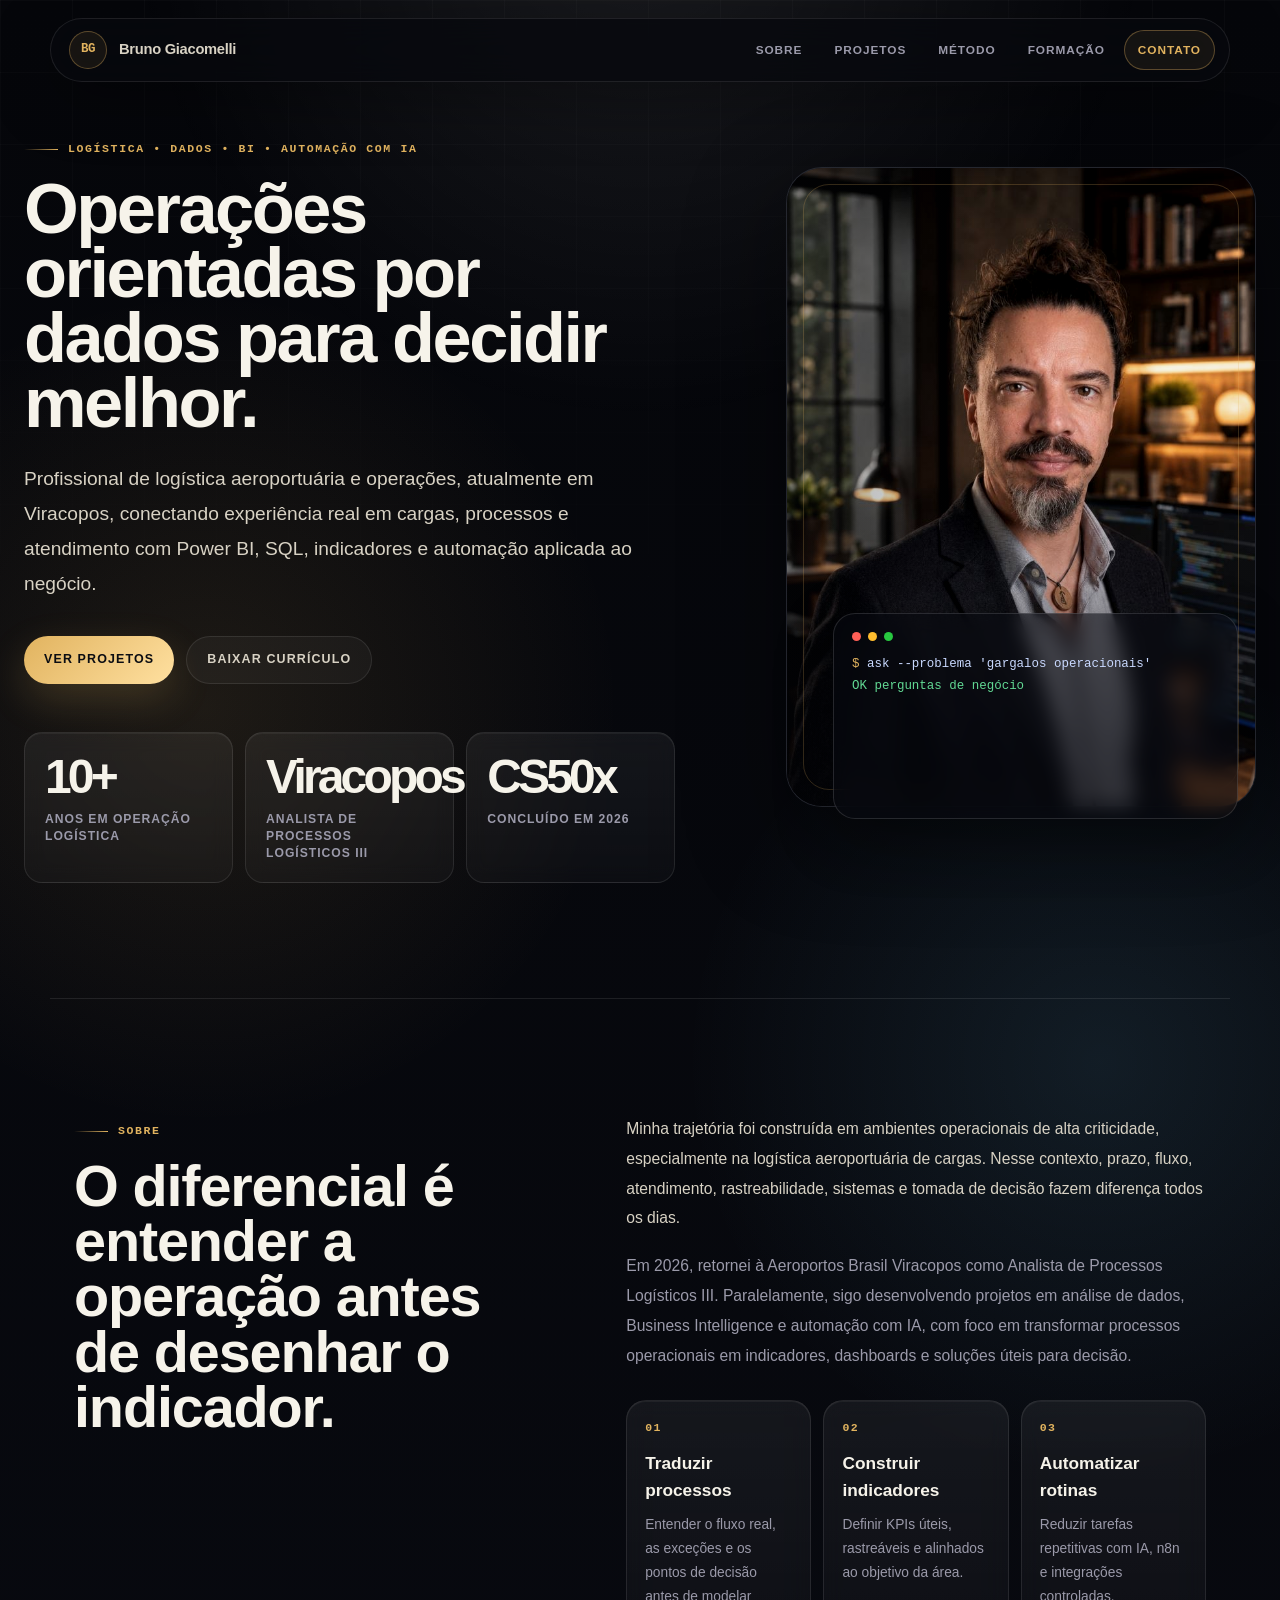
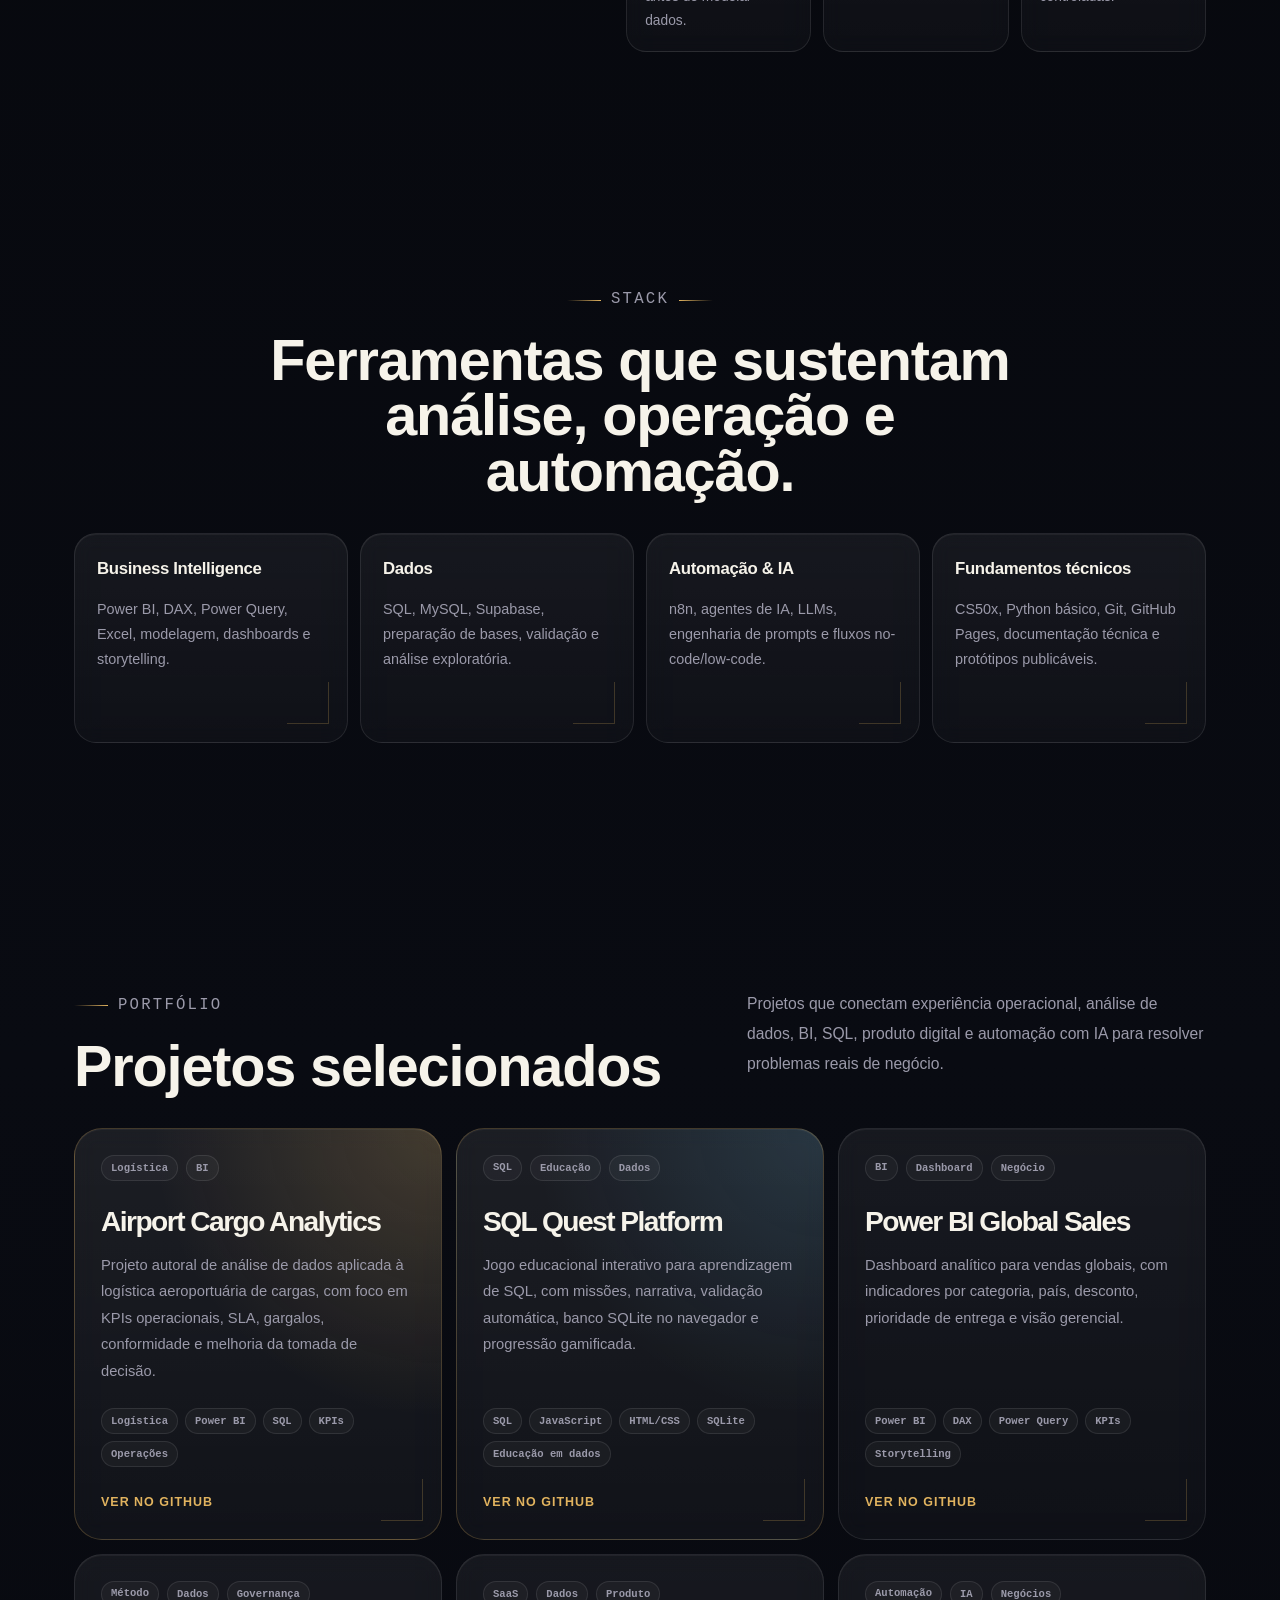
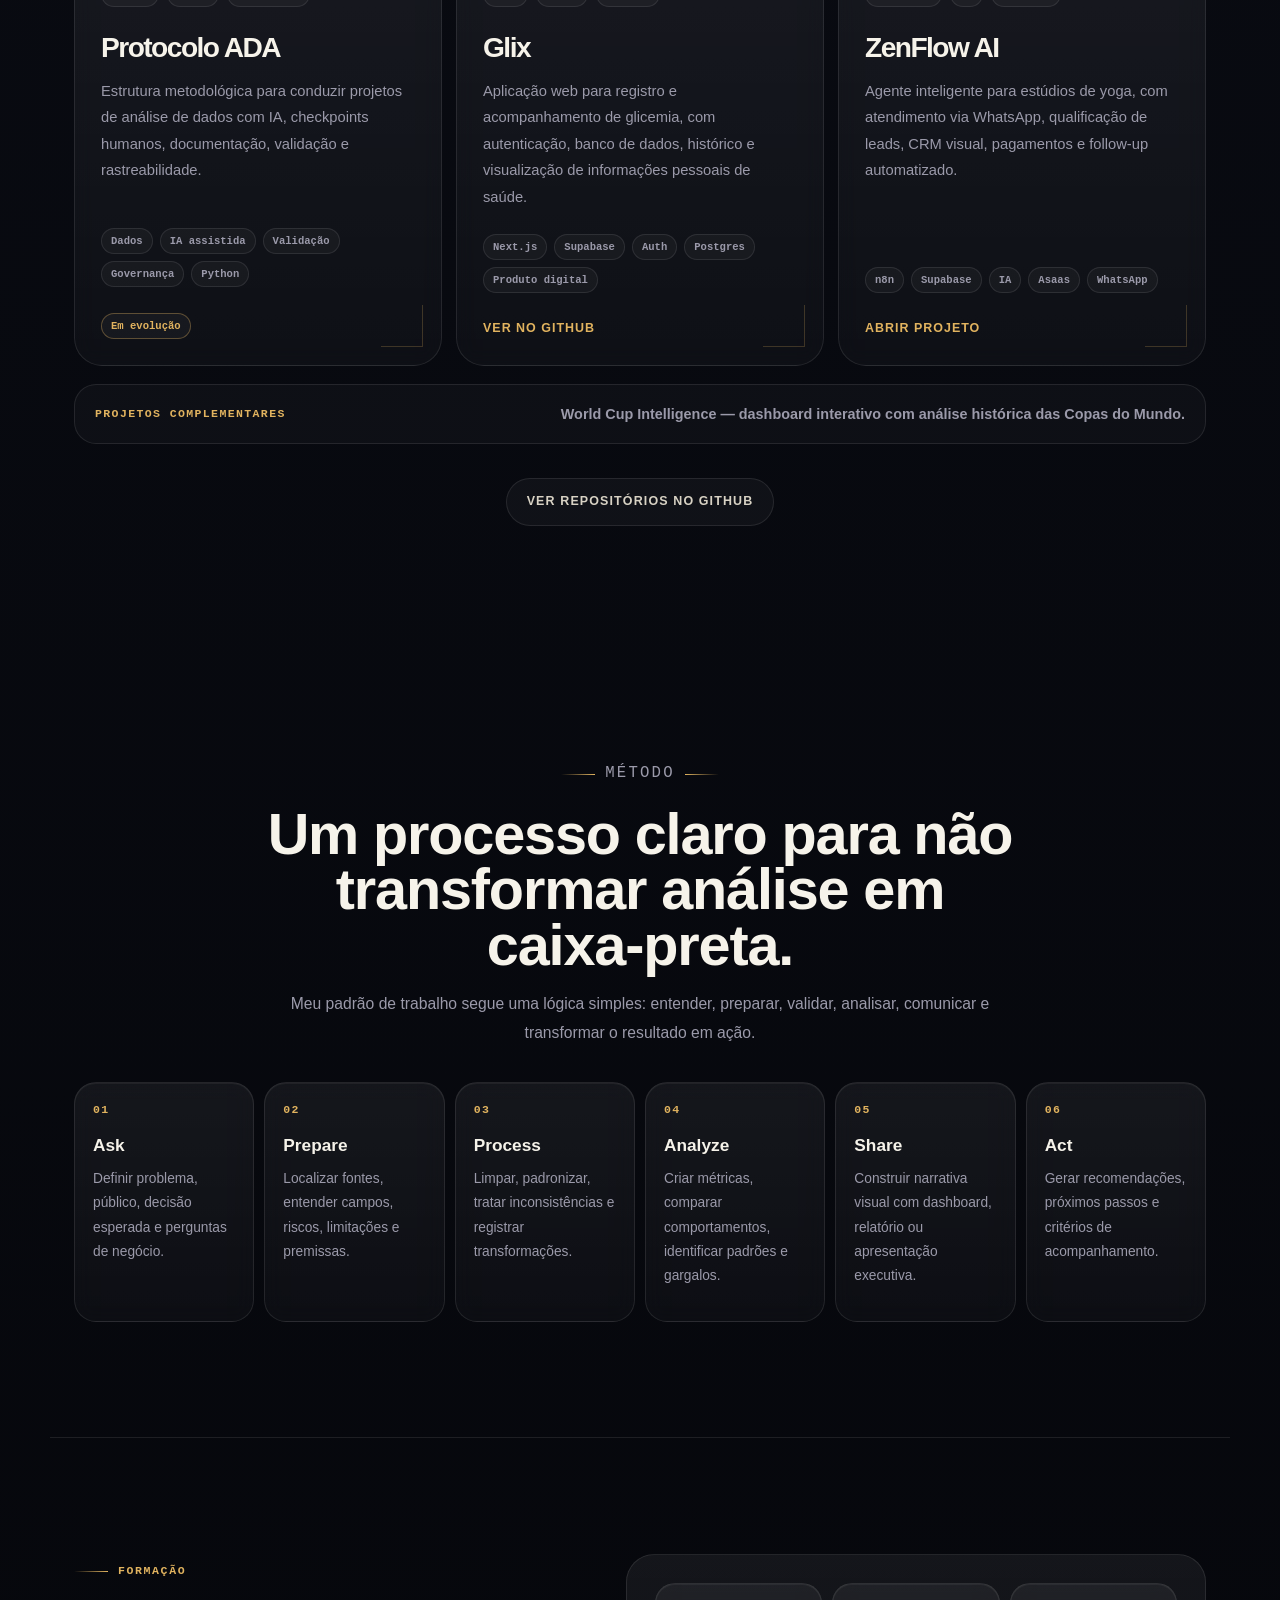
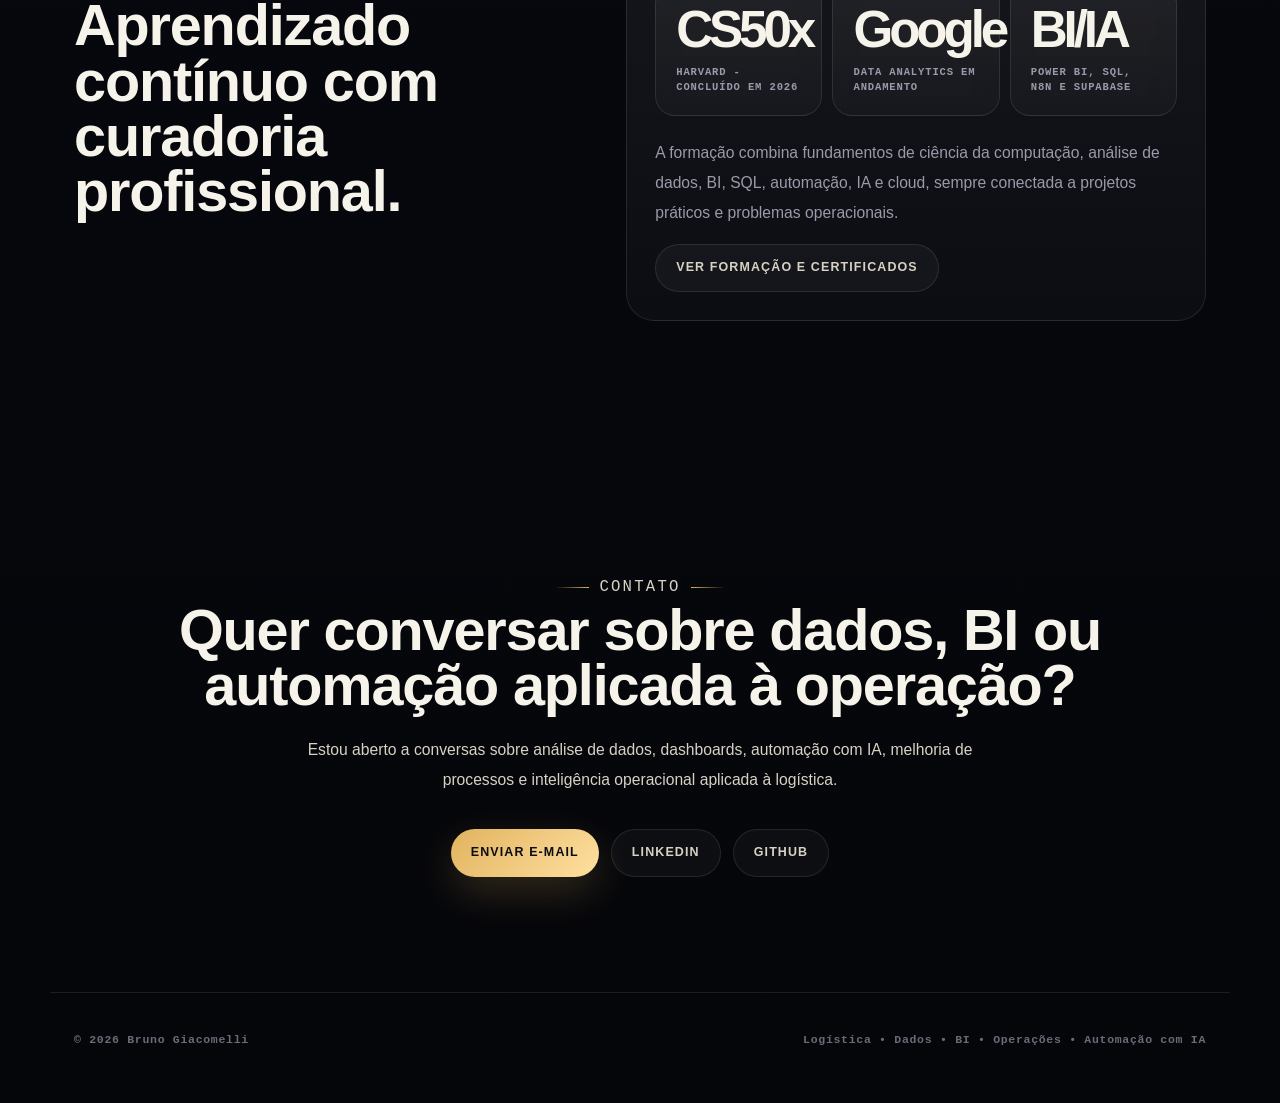
==== index.html @ 24a9bc37 "atualização" ====
<!DOCTYPE html>
<html lang="pt-BR">
<head>
  <meta charset="UTF-8" />
  <meta name="viewport" content="width=device-width, initial-scale=1.0" />
  <title>Bruno Giacomelli | Logística, Dados, BI & Automação com IA</title>
  <meta name="description" content="Portfólio profissional de Bruno Giacomelli: logística e operações orientadas por dados, BI, Power BI, SQL, indicadores e automação com IA." />
  <meta name="author" content="Bruno Giacomelli" />
  <meta property="og:title" content="Bruno Giacomelli | Logística, Dados, BI & Automação com IA" />
  <meta property="og:description" content="Projetos de dados, dashboards e automações aplicados à logística aeroportuária, operações e tomada de decisão." />
  <meta property="og:type" content="website" />
  <link rel="icon" href="data:image/svg+xml,%3Csvg xmlns='http://www.w3.org/2000/svg' viewBox='0 0 64 64'%3E%3Crect width='64' height='64' rx='16' fill='%2305060a'/%3E%3Ctext x='50%25' y='56%25' text-anchor='middle' font-family='Arial' font-size='24' font-weight='700' fill='%23e1b35f'%3EBG%3C/text%3E%3C/svg%3E" />
  <link rel="stylesheet" href="style.css" />
</head>
<body>
  <a class="skip-link" href="#conteudo">Ir para o conteúdo</a>

  <header class="site-header" aria-label="Cabeçalho principal">
    <a class="brand" href="#home" aria-label="Voltar ao início">
      <span class="brand-symbol">BG</span>
      <span class="brand-copy">Bruno Giacomelli</span>
    </a>
    <button class="menu-toggle" type="button" aria-label="Abrir menu" aria-expanded="false">Menu</button>
    <nav class="main-nav" aria-label="Navegação principal">
      <a href="#sobre">Sobre</a>
      <a href="#projetos">Projetos</a>
      <a href="#metodo">Método</a>
      <a href="#formacao">Formação</a>
      <a class="nav-pill" href="#contato">Contato</a>
    </nav>
  </header>

  <main id="conteudo">
    <section id="home" class="hero section-shell">
      <div class="hero-grid">
        <div class="hero-copy reveal">
          <p class="eyebrow">Logística • Dados • BI • Automação com IA</p>
          <h1>Operações orientadas por dados para decidir melhor.</h1>
          <p class="hero-subtitle">
            Profissional de logística aeroportuária e operações, atualmente em Viracopos, conectando experiência real em cargas, processos e atendimento com Power BI, SQL, indicadores e automação aplicada ao negócio.
          </p>
          <div class="hero-actions" aria-label="Ações principais">
            <a class="button button-primary" href="#projetos">Ver projetos</a>
            <a class="button button-secondary" href="assets/Bruno_Giacomelli_CV_Logistica_Operacoes_Dados_BI.pdf" download>Baixar currículo</a>
          </div>

          <div class="proof-strip" aria-label="Resumo de posicionamento profissional">
            <article>
              <strong>10+</strong>
              <span>anos em operação logística</span>
            </article>
            <article>
              <strong>Viracopos</strong>
              <span>Analista de Processos Logísticos III</span>
            </article>
            <article>
              <strong>CS50x</strong>
              <span>concluído em 2026</span>
            </article>
          </div>
        </div>

        <div class="hero-visual reveal" aria-label="Apresentação visual do portfólio">
          <div class="portrait-card">
            <img src="assets/bruno-profile-2026.jpg" alt="Bruno Giacomelli em retrato profissional" />
            <div class="portrait-shade"></div>
          </div>
          <aside class="terminal-card" aria-label="Resumo animado de competências">
            <div class="terminal-top" aria-hidden="true"><span></span><span></span><span></span></div>
            <div id="terminal-content" class="terminal-content"></div>
          </aside>
        </div>
      </div>
    </section>

    <section id="sobre" class="section-shell split-section reveal">
      <div class="section-kicker">
        <p class="eyebrow">Sobre</p>
        <h2>O diferencial é entender a operação antes de desenhar o indicador.</h2>
      </div>
      <div class="rich-copy">
        <p>
          Minha trajetória foi construída em ambientes operacionais de alta criticidade, especialmente na logística aeroportuária de cargas. Nesse contexto, prazo, fluxo, atendimento, rastreabilidade, sistemas e tomada de decisão fazem diferença todos os dias.
        </p>
        <p>
          Em 2026, retornei à Aeroportos Brasil Viracopos como Analista de Processos Logísticos III. Paralelamente, sigo desenvolvendo projetos em análise de dados, Business Intelligence e automação com IA, com foco em transformar processos operacionais em indicadores, dashboards e soluções úteis para decisão.
        </p>
        <div class="value-grid" aria-label="Proposta de valor">
          <article>
            <span>01</span>
            <strong>Traduzir processos</strong>
            <p>Entender o fluxo real, as exceções e os pontos de decisão antes de modelar dados.</p>
          </article>
          <article>
            <span>02</span>
            <strong>Construir indicadores</strong>
            <p>Definir KPIs úteis, rastreáveis e alinhados ao objetivo da área.</p>
          </article>
          <article>
            <span>03</span>
            <strong>Automatizar rotinas</strong>
            <p>Reduzir tarefas repetitivas com IA, n8n e integrações controladas.</p>
          </article>
        </div>
      </div>
    </section>

    <section class="section-shell reveal" aria-labelledby="stack-title">
      <div class="section-heading center-heading">
        <p class="eyebrow centered">Stack</p>
        <h2 id="stack-title">Ferramentas que sustentam análise, operação e automação.</h2>
      </div>
      <div class="stack-grid">
        <article>
          <span>Business Intelligence</span>
          <p>Power BI, DAX, Power Query, Excel, modelagem, dashboards e storytelling.</p>
        </article>
        <article>
          <span>Dados</span>
          <p>SQL, MySQL, Supabase, preparação de bases, validação e análise exploratória.</p>
        </article>
        <article>
          <span>Automação & IA</span>
          <p>n8n, agentes de IA, LLMs, engenharia de prompts e fluxos no-code/low-code.</p>
        </article>
        <article>
          <span>Fundamentos técnicos</span>
          <p>CS50x, Python básico, Git, GitHub Pages, documentação técnica e protótipos publicáveis.</p>
        </article>
      </div>
    </section>

    <section id="projetos" class="section-shell reveal">
      <div class="section-heading project-heading">
        <div>
          <p class="eyebrow">Portfólio</p>
          <h2>Projetos selecionados</h2>
        </div>
        <p>
          Projetos que conectam experiência operacional, análise de dados, BI, SQL, produto digital e automação com IA para resolver problemas reais de negócio.
        </p>
      </div>

      <div class="projects-grid">
        <article class="project-card featured">
          <div class="card-topline"><span>Logística</span><span>BI</span></div>
          <h3>Airport Cargo Analytics</h3>
          <p>Projeto autoral de análise de dados aplicada à logística aeroportuária de cargas, com foco em KPIs operacionais, SLA, gargalos, conformidade e melhoria da tomada de decisão.</p>
          <div class="project-meta">
            <span>Logística</span><span>Power BI</span><span>SQL</span><span>KPIs</span><span>Operações</span>
          </div>
          <a href="https://github.com/brunogiacomelli1979-cyber/airport-cargo-analytics" target="_blank" rel="noreferrer">Ver no GitHub</a>
        </article>

        <article class="project-card featured-alt">
          <div class="card-topline"><span>SQL</span><span>Educação</span><span>Dados</span></div>
          <h3>SQL Quest Platform</h3>
          <p>Jogo educacional interativo para aprendizagem de SQL, com missões, narrativa, validação automática, banco SQLite no navegador e progressão gamificada.</p>
          <div class="project-meta">
            <span>SQL</span><span>JavaScript</span><span>HTML/CSS</span><span>SQLite</span><span>Educação em dados</span>
          </div>
          <a href="https://github.com/brunogiacomelli1979-cyber/sql-quest-platform" target="_blank" rel="noreferrer">Ver no GitHub</a>
        </article>

        <article class="project-card">
          <div class="card-topline"><span>BI</span><span>Dashboard</span><span>Negócio</span></div>
          <h3>Power BI Global Sales</h3>
          <p>Dashboard analítico para vendas globais, com indicadores por categoria, país, desconto, prioridade de entrega e visão gerencial.</p>
          <div class="project-meta">
            <span>Power BI</span><span>DAX</span><span>Power Query</span><span>KPIs</span><span>Storytelling</span>
          </div>
          <a href="https://github.com/brunogiacomelli1979-cyber/powerbi-global-sales-dashboard" target="_blank" rel="noreferrer">Ver no GitHub</a>
        </article>

        <article class="project-card">
          <div class="card-topline"><span>Método</span><span>Dados</span><span>Governança</span></div>
          <h3>Protocolo ADA</h3>
          <p>Estrutura metodológica para conduzir projetos de análise de dados com IA, checkpoints humanos, documentação, validação e rastreabilidade.</p>
          <div class="project-meta">
            <span>Dados</span><span>IA assistida</span><span>Validação</span><span>Governança</span><span>Python</span>
          </div>
          <span class="project-note">Em evolução</span>
        </article>

        <article class="project-card">
          <div class="card-topline"><span>SaaS</span><span>Dados</span><span>Produto</span></div>
          <h3>Glix</h3>
          <p>Aplicação web para registro e acompanhamento de glicemia, com autenticação, banco de dados, histórico e visualização de informações pessoais de saúde.</p>
          <div class="project-meta">
            <span>Next.js</span><span>Supabase</span><span>Auth</span><span>Postgres</span><span>Produto digital</span>
          </div>
          <a href="https://github.com/brunogiacomelli1979-cyber/Glix" target="_blank" rel="noreferrer">Ver no GitHub</a>
        </article>

        <article class="project-card">
          <div class="card-topline"><span>Automação</span><span>IA</span><span>Negócios</span></div>
          <h3>ZenFlow AI</h3>
          <p>Agente inteligente para estúdios de yoga, com atendimento via WhatsApp, qualificação de leads, CRM visual, pagamentos e follow-up automatizado.</p>
          <div class="project-meta">
            <span>n8n</span><span>Supabase</span><span>IA</span><span>Asaas</span><span>WhatsApp</span>
          </div>
          <a href="https://brunogiacomelli1979-cyber.github.io/zenflow-ai-agente-yoga/" target="_blank" rel="noreferrer">Abrir projeto</a>
        </article>
      </div>

      <div class="complementary-projects" aria-label="Projetos complementares">
        <span>Projetos complementares</span>
        <a href="https://github.com/brunogiacomelli1979-cyber/world-cup-intelligence-dashboard" target="_blank" rel="noreferrer">World Cup Intelligence — dashboard interativo com análise histórica das Copas do Mundo.</a>
      </div>

      <div class="section-action">
        <a class="button button-secondary" href="https://github.com/brunogiacomelli1979-cyber?tab=repositories" target="_blank" rel="noreferrer">Ver repositórios no GitHub</a>
      </div>
    </section>

    <section id="metodo" class="section-shell reveal">
      <div class="section-heading center-heading">
        <p class="eyebrow centered">Método</p>
        <h2>Um processo claro para não transformar análise em caixa-preta.</h2>
        <p>Meu padrão de trabalho segue uma lógica simples: entender, preparar, validar, analisar, comunicar e transformar o resultado em ação.</p>
      </div>

      <div class="method-timeline" aria-label="Método de trabalho em dados">
        <article><span>01</span><strong>Ask</strong><p>Definir problema, público, decisão esperada e perguntas de negócio.</p></article>
        <article><span>02</span><strong>Prepare</strong><p>Localizar fontes, entender campos, riscos, limitações e premissas.</p></article>
        <article><span>03</span><strong>Process</strong><p>Limpar, padronizar, tratar inconsistências e registrar transformações.</p></article>
        <article><span>04</span><strong>Analyze</strong><p>Criar métricas, comparar comportamentos, identificar padrões e gargalos.</p></article>
        <article><span>05</span><strong>Share</strong><p>Construir narrativa visual com dashboard, relatório ou apresentação executiva.</p></article>
        <article><span>06</span><strong>Act</strong><p>Gerar recomendações, próximos passos e critérios de acompanhamento.</p></article>
      </div>
    </section>

    <section id="formacao" class="section-shell split-section reveal">
      <div class="section-kicker">
        <p class="eyebrow">Formação</p>
        <h2>Aprendizado contínuo com curadoria profissional.</h2>
      </div>
      <div class="credential-panel">
        <div class="credential-numbers" aria-label="Resumo de certificações">
          <article><strong>CS50x</strong><span>Harvard - concluído em 2026</span></article>
          <article><strong>Google</strong><span>Data Analytics em andamento</span></article>
          <article><strong>BI/IA</strong><span>Power BI, SQL, n8n e Supabase</span></article>
        </div>
        <p>
          A formação combina fundamentos de ciência da computação, análise de dados, BI, SQL, automação, IA e cloud, sempre conectada a projetos práticos e problemas operacionais.
        </p>
        <a class="button button-secondary" href="certificados.html">Ver formação e certificados</a>
      </div>
    </section>

    <section id="contato" class="section-shell contact-cta reveal">
      <p class="eyebrow centered">Contato</p>
      <h2>Quer conversar sobre dados, BI ou automação aplicada à operação?</h2>
      <p>
        Estou aberto a conversas sobre análise de dados, dashboards, automação com IA, melhoria de processos e inteligência operacional aplicada à logística.
      </p>
      <div class="contact-actions">
        <a class="button button-primary" href="mailto:bruno.giacomelli1979@gmail.com">Enviar e-mail</a>
        <a class="button button-secondary" href="https://www.linkedin.com/in/bruno-giacomelli-9b049934a/" target="_blank" rel="noreferrer">LinkedIn</a>
        <a class="button button-secondary" href="https://github.com/brunogiacomelli1979-cyber" target="_blank" rel="noreferrer">GitHub</a>
      </div>
    </section>
  </main>

  <footer class="site-footer">
    <p>© <span id="year">2026</span> Bruno Giacomelli</p>
    <p>Logística • Dados • BI • Operações • Automação com IA</p>
  </footer>

  <script src="script.js"></script>
</body>
</html>
---- style.css ----
*, *::before, *::after {
  box-sizing: border-box;
}

:root {
  --bg: #05060a;
  --bg-2: #090b12;
  --surface: rgba(17, 20, 31, 0.72);
  --surface-strong: rgba(25, 29, 43, 0.92);
  --surface-soft: rgba(255, 255, 255, 0.035);
  --border: rgba(255, 255, 255, 0.095);
  --border-strong: rgba(225, 179, 95, 0.35);
  --text: #f6f3ea;
  --text-soft: #d8d2c4;
  --muted: #9b9aaa;
  --quiet: #696b79;
  --gold: #e1b35f;
  --gold-2: #ad7f36;
  --cyan: #78d3ff;
  --green: #62d994;
  --shadow: 0 30px 100px rgba(0, 0, 0, 0.42);
  --radius: 28px;
  --radius-sm: 18px;
  --max: 1180px;
}

html {
  scroll-behavior: smooth;
}

body {
  min-height: 100vh;
  margin: 0;
  color: var(--text);
  background:
    radial-gradient(circle at 16% 12%, rgba(225, 179, 95, 0.11), transparent 26rem),
    radial-gradient(circle at 86% 18%, rgba(120, 211, 255, 0.10), transparent 26rem),
    linear-gradient(180deg, #05060a 0%, #090b12 45%, #05060a 100%);
  font-family: "Segoe UI", Inter, Arial, Helvetica, sans-serif;
  font-size: 16px;
  line-height: 1.6;
  -webkit-font-smoothing: antialiased;
  text-rendering: optimizeLegibility;
}

body::before {
  content: "";
  position: fixed;
  inset: 0;
  pointer-events: none;
  z-index: -2;
  background:
    linear-gradient(rgba(255,255,255,0.025) 1px, transparent 1px),
    linear-gradient(90deg, rgba(255,255,255,0.025) 1px, transparent 1px);
  background-size: 72px 72px;
  mask-image: linear-gradient(to bottom, black, transparent 82%);
}

body::after {
  content: "";
  position: fixed;
  inset: 0;
  pointer-events: none;
  z-index: -1;
  background: radial-gradient(circle at 50% -10%, rgba(255,255,255,0.09), transparent 32rem);
}

::selection {
  color: #0b0d12;
  background: var(--gold);
}

a {
  color: inherit;
}

.skip-link {
  position: absolute;
  left: 1rem;
  top: -4rem;
  z-index: 100;
  padding: 0.7rem 1rem;
  color: #0b0d12;
  background: var(--gold);
  border-radius: 999px;
  font-weight: 700;
  text-decoration: none;
}

.skip-link:focus {
  top: 1rem;
}

.site-header {
  position: fixed;
  top: 18px;
  left: 50%;
  z-index: 50;
  width: min(calc(100% - 32px), var(--max));
  height: 64px;
  display: flex;
  align-items: center;
  justify-content: space-between;
  gap: 24px;
  padding: 0 14px 0 18px;
  border: 1px solid var(--border);
  border-radius: 999px;
  background: rgba(7, 8, 13, 0.78);
  box-shadow: 0 18px 60px rgba(0,0,0,0.34);
  backdrop-filter: blur(20px);
  transform: translateX(-50%);
}

.brand {
  display: inline-flex;
  align-items: center;
  gap: 12px;
  min-width: 0;
  color: var(--text);
  text-decoration: none;
}

.brand-symbol {
  display: inline-grid;
  place-items: center;
  width: 38px;
  height: 38px;
  flex: 0 0 auto;
  border: 1px solid var(--border-strong);
  border-radius: 50%;
  color: var(--gold);
  background: rgba(225, 179, 95, 0.08);
  font-family: Consolas, "SFMono-Regular", "Liberation Mono", monospace;
  font-size: 0.78rem;
  font-weight: 700;
  letter-spacing: -0.04em;
}

.brand-copy {
  color: var(--text-soft);
  font-size: 0.92rem;
  font-weight: 700;
  letter-spacing: -0.02em;
  white-space: nowrap;
}

.main-nav {
  display: flex;
  align-items: center;
  gap: 6px;
}

.main-nav a,
.menu-toggle {
  display: inline-flex;
  align-items: center;
  justify-content: center;
  min-height: 40px;
  padding: 0 13px;
  border-radius: 999px;
  color: var(--muted);
  font-size: 0.74rem;
  font-weight: 800;
  letter-spacing: 0.08em;
  text-decoration: none;
  text-transform: uppercase;
  transition: color 0.2s ease, background 0.2s ease, border-color 0.2s ease;
}

.main-nav a:hover,
.main-nav a.active {
  color: var(--text);
  background: rgba(255, 255, 255, 0.055);
}

.main-nav .nav-pill {
  color: var(--gold);
  border: 1px solid var(--border-strong);
  background: rgba(225, 179, 95, 0.07);
}

.menu-toggle {
  display: none;
  border: 1px solid var(--border);
  background: transparent;
  cursor: pointer;
}

.section-shell {
  width: min(100%, var(--max));
  margin: 0 auto;
  padding: clamp(78px, 9vw, 122px) 24px;
}

.hero {
  width: min(100%, 1280px);
  min-height: 100vh;
  padding-top: 132px;
}

.hero-grid {
  display: grid;
  grid-template-columns: minmax(0, 1.05fr) minmax(320px, 0.82fr);
  align-items: center;
  gap: clamp(36px, 6vw, 72px);
}

.eyebrow {
  display: inline-flex;
  align-items: center;
  gap: 10px;
  margin: 0 0 18px;
  color: var(--gold);
  font-family: Consolas, "SFMono-Regular", "Liberation Mono", monospace;
  font-size: 0.72rem;
  font-weight: 700;
  letter-spacing: 0.14em;
  text-transform: uppercase;
}

.eyebrow::before {
  content: "";
  width: 34px;
  height: 1px;
  background: linear-gradient(90deg, transparent, var(--gold));
}

.eyebrow.centered::after {
  content: "";
  width: 34px;
  height: 1px;
  background: linear-gradient(90deg, var(--gold), transparent);
}

.hero h1,
.section-heading h2,
.section-kicker h2,
.contact-cta h2,
.cert-hero h1 {
  margin: 0;
  color: var(--text);
  font-size: clamp(3rem, 5.5vw, 5rem);
  font-weight: 800;
  letter-spacing: -0.035em;
  line-height: 0.92;
}

.hero h1 {
  max-width: 850px;
}

.hero-subtitle {
  max-width: 675px;
  margin: 26px 0 0;
  color: var(--text-soft);
  font-size: clamp(1rem, 1.55vw, 1.2rem);
  font-weight: 400;
  line-height: 1.82;
}

.hero-actions,
.contact-actions,
.section-action {
  display: flex;
  flex-wrap: wrap;
  gap: 12px;
  margin-top: 34px;
}

.button {
  position: relative;
  isolation: isolate;
  display: inline-flex;
  align-items: center;
  justify-content: center;
  min-height: 48px;
  padding: 0 20px;
  border-radius: 999px;
  font-size: 0.78rem;
  font-weight: 800;
  letter-spacing: 0.09em;
  text-decoration: none;
  text-transform: uppercase;
  transition: transform 0.2s ease, border-color 0.2s ease, background 0.2s ease, color 0.2s ease;
}

.button:hover {
  transform: translateY(-2px);
}

.button-primary {
  color: #0b0d12;
  background: linear-gradient(135deg, var(--gold), #ffe0a0);
  box-shadow: 0 15px 40px rgba(225, 179, 95, 0.20);
}

.button-secondary {
  color: var(--text-soft);
  border: 1px solid var(--border);
  background: rgba(255, 255, 255, 0.035);
}

.button-secondary:hover {
  border-color: var(--border-strong);
  background: rgba(225, 179, 95, 0.065);
}

.proof-strip {
  display: grid;
  grid-template-columns: repeat(3, minmax(0, 1fr));
  gap: 12px;
  max-width: 780px;
  margin-top: 48px;
}

.proof-strip article,
.credential-numbers article,
.stack-grid article,
.value-grid article,
.track-grid article,
.method-timeline article,
.project-card,
.certificate-group {
  position: relative;
  border: 1px solid var(--border);
  background: linear-gradient(180deg, rgba(255,255,255,0.058), rgba(255,255,255,0.026));
  box-shadow: inset 0 1px 0 rgba(255,255,255,0.05);
  backdrop-filter: blur(10px);
}

.proof-strip article {
  min-height: 132px;
  padding: 20px;
  border-radius: var(--radius-sm);
}

.proof-strip strong {
  display: block;
  color: var(--text);
  font-size: clamp(2rem, 4vw, 3rem);
  font-weight: 800;
  letter-spacing: -0.08em;
  line-height: 1;
}

.proof-strip span {
  display: block;
  margin-top: 10px;
  color: var(--muted);
  font-size: 0.76rem;
  font-weight: 800;
  letter-spacing: 0.08em;
  line-height: 1.4;
  text-transform: uppercase;
}

.hero-visual {
  position: relative;
  min-height: 680px;
}

.portrait-card {
  position: absolute;
  inset: 0 0 auto auto;
  width: min(100%, 470px);
  height: 640px;
  overflow: hidden;
  border: 1px solid var(--border);
  border-radius: 36px;
  background: var(--surface);
  box-shadow: var(--shadow);
}

.portrait-card::before {
  content: "";
  position: absolute;
  inset: 16px;
  z-index: 2;
  pointer-events: none;
  border: 1px solid rgba(225,179,95,0.22);
  border-radius: 26px;
}

.portrait-card img {
  width: 100%;
  height: 100%;
  display: block;
  object-fit: cover;
  object-position: 50% 12%;
  filter: saturate(0.92) contrast(1.04) brightness(0.96);
}

.portrait-shade {
  position: absolute;
  inset: 0;
  background:
    linear-gradient(180deg, transparent 52%, rgba(5,6,10,0.42) 100%),
    linear-gradient(90deg, rgba(5,6,10,0.34) 0%, transparent 48%);
}

.signal-card,
.terminal-card {
  position: absolute;
  z-index: 4;
  border: 1px solid var(--border);
  border-radius: 22px;
  background: rgba(8, 10, 16, 0.68);
  box-shadow: 0 18px 58px rgba(0,0,0,0.28);
  backdrop-filter: blur(14px);
}

.signal-card {
  left: 0;
  top: 52px;
  display: flex;
  gap: 12px;
  width: min(340px, 82%);
  padding: 18px;
}

.status-dot {
  width: 12px;
  height: 12px;
  margin-top: 6px;
  flex: 0 0 auto;
  border-radius: 50%;
  background: var(--green);
  box-shadow: 0 0 0 8px rgba(98, 217, 148, 0.11), 0 0 24px rgba(98, 217, 148, 0.35);
}

.signal-card strong {
  display: block;
  color: var(--text);
  font-size: 0.92rem;
}

.signal-card p {
  margin: 5px 0 0;
  color: var(--muted);
  font-size: 0.82rem;
}

.terminal-card {
  right: 18px;
  bottom: 28px;
  width: min(405px, calc(100% - 30px));
  min-height: 206px;
  padding: 18px;
  border-color: rgba(255, 255, 255, 0.13);
  background: rgba(8, 10, 16, 0.56);
  box-shadow: 0 18px 58px rgba(0,0,0,0.26);
  backdrop-filter: blur(10px);
  font-family: Consolas, "SFMono-Regular", "Liberation Mono", monospace;
  font-size: 0.78rem;
}

.terminal-top {
  display: flex;
  gap: 7px;
  margin-bottom: 14px;
}

.terminal-top span {
  width: 9px;
  height: 9px;
  border-radius: 50%;
}

.terminal-top span:nth-child(1) { background: #ff5f57; }
.terminal-top span:nth-child(2) { background: #febc2e; }
.terminal-top span:nth-child(3) { background: #28c840; }

.terminal-line {
  min-height: 22px;
  color: var(--quiet);
  line-height: 1.55;
}

.terminal-prompt { color: var(--gold); }
.terminal-command { color: #c9d9ff; }
.terminal-ok { color: var(--green); }

.split-section {
  display: grid;
  grid-template-columns: minmax(0, 0.82fr) minmax(0, 1fr);
  gap: clamp(34px, 6vw, 78px);
  border-top: 1px solid var(--border);
}

.section-heading {
  max-width: 760px;
  margin-bottom: 34px;
}

.center-heading {
  margin-inline: auto;
  text-align: center;
}

.center-heading .eyebrow,
.contact-cta .eyebrow {
  justify-content: center;
}

.section-heading h2,
.section-kicker h2,
.contact-cta h2,
.cert-hero h1 {
  font-size: clamp(2.6rem, 4.5vw, 4rem);
  letter-spacing: -0.02em;
  line-height: 0.96;
}

.section-heading p,
.rich-copy p,
.credential-panel p,
.contact-cta p,
.cert-hero p:not(.eyebrow) {
  color: var(--muted);
  font-size: 0.98rem;
  font-weight: 400;
  line-height: 1.9;
}

.rich-copy > p:first-child {
  color: var(--text-soft);
}

.rich-copy p {
  margin: 0;
}

.rich-copy p + p {
  margin-top: 18px;
}

.value-grid {
  display: grid;
  grid-template-columns: repeat(3, minmax(0, 1fr));
  gap: 12px;
  margin-top: 30px;
}

.value-grid article {
  min-height: 190px;
  padding: 18px;
  border-radius: 20px;
}

.value-grid span,
.method-timeline span,
.track-grid span {
  display: block;
  color: var(--gold);
  font-family: Consolas, "SFMono-Regular", "Liberation Mono", monospace;
  font-size: 0.72rem;
  font-weight: 800;
  letter-spacing: 0.12em;
}

.value-grid strong,
.track-grid strong,
.method-timeline strong {
  display: block;
  margin-top: 12px;
  color: var(--text);
  font-size: 1.08rem;
}

.value-grid p,
.track-grid p,
.method-timeline p {
  margin: 8px 0 0;
  color: var(--muted);
  font-size: 0.86rem;
  line-height: 1.75;
}

.stack-grid {
  display: grid;
  grid-template-columns: repeat(4, minmax(0, 1fr));
  gap: 12px;
}

.stack-grid article {
  min-height: 210px;
  padding: 22px;
  border-radius: 22px;
  overflow: hidden;
}

.stack-grid article::after,
.project-card::after {
  content: "";
  position: absolute;
  inset: auto 18px 18px auto;
  width: 42px;
  height: 42px;
  border-right: 1px solid rgba(225, 179, 95, 0.35);
  border-bottom: 1px solid rgba(225, 179, 95, 0.35);
  opacity: 0.65;
}

.stack-grid span {
  display: block;
  color: var(--text);
  font-size: 1.05rem;
  font-weight: 800;
  letter-spacing: -0.02em;
}

.stack-grid p {
  margin: 14px 0 0;
  color: var(--muted);
  font-size: 0.9rem;
  line-height: 1.75;
}

.project-heading {
  max-width: none;
  display: grid;
  grid-template-columns: minmax(0, 0.8fr) minmax(280px, 0.58fr);
  align-items: end;
  gap: 40px;
}

.projects-grid {
  display: grid;
  grid-template-columns: repeat(3, minmax(0, 1fr));
  gap: 14px;
}

.project-card {
  min-height: 370px;
  display: flex;
  flex-direction: column;
  padding: 26px;
  border-radius: var(--radius);
  overflow: hidden;
  transition: transform 0.22s ease, border-color 0.22s ease, background 0.22s ease;
}

.project-card:hover {
  transform: translateY(-4px);
  border-color: var(--border-strong);
  background: linear-gradient(180deg, rgba(255,255,255,0.078), rgba(255,255,255,0.035));
}

.project-card.featured,
.project-card.featured-alt {
  grid-column: span 1;
  border-color: rgba(225, 179, 95, 0.24);
}

.project-card.featured {
  background:
    radial-gradient(circle at 100% 0%, rgba(225, 179, 95, 0.20), transparent 18rem),
    linear-gradient(180deg, rgba(255,255,255,0.078), rgba(255,255,255,0.035));
}

.project-card.featured-alt {
  background:
    radial-gradient(circle at 100% 0%, rgba(120, 211, 255, 0.14), transparent 18rem),
    linear-gradient(180deg, rgba(255,255,255,0.078), rgba(255,255,255,0.035));
}

.card-topline {
  display: flex;
  gap: 8px;
  flex-wrap: wrap;
  margin-bottom: 26px;
}

.card-topline span,
.project-meta span,
.project-note {
  display: inline-flex;
  align-items: center;
  min-height: 26px;
  padding: 0 9px;
  border: 1px solid var(--border);
  border-radius: 999px;
  color: var(--muted);
  background: rgba(255, 255, 255, 0.035);
  font-family: Consolas, "SFMono-Regular", "Liberation Mono", monospace;
  font-size: 0.66rem;
  font-weight: 700;
}

.project-card h3,
.certificate-group h3 {
  margin: 0;
  color: var(--text);
  font-size: clamp(1.45rem, 2.2vw, 2rem);
  font-weight: 800;
  letter-spacing: -0.055em;
  line-height: 1.05;
}

.project-card p {
  margin: 15px 0 0;
  color: var(--muted);
  font-size: 0.92rem;
  line-height: 1.8;
}

.project-meta {
  display: flex;
  flex-wrap: wrap;
  gap: 7px;
  margin-top: auto;
  padding-top: 24px;
}

.project-card a,
.back-link {
  width: fit-content;
  margin-top: 26px;
  color: var(--gold);
  font-size: 0.78rem;
  font-weight: 900;
  letter-spacing: 0.08em;
  text-decoration: none;
  text-transform: uppercase;
}

.project-card a:hover,
.back-link:hover {
  color: #ffe0a0;
}

.project-note {
  width: fit-content;
  margin-top: 26px;
  color: var(--gold);
  border-color: var(--border-strong);
}

.section-action {
  justify-content: center;
}

.complementary-projects {
  display: flex;
  align-items: center;
  justify-content: space-between;
  gap: 18px;
  margin-top: 18px;
  padding: 18px 20px;
  border: 1px solid var(--border);
  border-radius: 22px;
  background: rgba(255, 255, 255, 0.028);
}

.complementary-projects span {
  flex: 0 0 auto;
  color: var(--gold);
  font-family: Consolas, "SFMono-Regular", "Liberation Mono", monospace;
  font-size: 0.72rem;
  font-weight: 800;
  letter-spacing: 0.12em;
  text-transform: uppercase;
}

.complementary-projects a {
  color: var(--muted);
  font-size: 0.9rem;
  font-weight: 600;
  line-height: 1.55;
  text-decoration: none;
}

.complementary-projects a:hover {
  color: var(--text);
}

.method-timeline {
  display: grid;
  grid-template-columns: repeat(6, minmax(0, 1fr));
  gap: 10px;
}

.method-timeline article {
  min-height: 240px;
  padding: 18px;
  border-radius: 22px;
}

.credential-panel {
  padding: 28px;
  border: 1px solid var(--border);
  border-radius: var(--radius);
  background: linear-gradient(180deg, rgba(255,255,255,0.058), rgba(255,255,255,0.026));
}

.credential-numbers {
  display: grid;
  grid-template-columns: repeat(3, minmax(0, 1fr));
  gap: 10px;
  margin-bottom: 22px;
}

.credential-numbers.wide {
  max-width: 880px;
  margin-top: 38px;
  margin-bottom: 0;
}

.credential-numbers article {
  min-height: 130px;
  padding: 20px;
  border-radius: 20px;
}

.credential-numbers strong {
  display: block;
  color: var(--text);
  font-size: clamp(2.1rem, 4vw, 3.4rem);
  font-weight: 800;
  letter-spacing: -0.08em;
  line-height: 1;
}

.credential-numbers span {
  display: block;
  margin-top: 10px;
  color: var(--muted);
  font-family: Consolas, "SFMono-Regular", "Liberation Mono", monospace;
  font-size: 0.66rem;
  font-weight: 700;
  letter-spacing: 0.08em;
  line-height: 1.45;
  text-transform: uppercase;
}

.contact-cta {
  max-width: 980px;
  text-align: center;
}

.contact-cta p {
  max-width: 710px;
  margin: 22px auto 0;
  color: var(--text-soft);
}

.contact-actions {
  justify-content: center;
}

.site-footer {
  width: min(100%, var(--max));
  display: flex;
  justify-content: space-between;
  gap: 20px;
  margin: 0 auto;
  padding: 26px 24px 42px;
  border-top: 1px solid var(--border);
  color: var(--quiet);
  font-family: Consolas, "SFMono-Regular", "Liberation Mono", monospace;
  font-size: 0.72rem;
  font-weight: 600;
  letter-spacing: 0.06em;
}

/* Página de certificados */
.cert-hero {
  min-height: 82vh;
  padding-top: 146px;
}

.cert-hero h1 {
  max-width: 1010px;
}

.cert-hero p:not(.eyebrow) {
  max-width: 760px;
  margin: 24px 0 0;
  color: var(--text-soft);
}

.track-grid {
  display: grid;
  grid-template-columns: repeat(3, minmax(0, 1fr));
  gap: 12px;
}

.track-grid article {
  min-height: 242px;
  padding: 24px;
  border-radius: 24px;
}

.certificate-groups,
.reference-grid {
  display: grid;
  grid-template-columns: repeat(2, minmax(0, 1fr));
  gap: 14px;
}

.certificate-group,
.reference-grid article {
  padding: 26px;
  border-radius: 24px;
}

.reference-grid article {
  min-height: 230px;
}

.reference-grid span {
  display: block;
  margin-bottom: 14px;
  color: var(--gold);
  font-family: Consolas, "SFMono-Regular", "Liberation Mono", monospace;
  font-size: 0.72rem;
  font-weight: 800;
  letter-spacing: 0.12em;
  text-transform: uppercase;
}

.reference-grid h3 {
  margin: 0;
  color: var(--text);
  font-size: clamp(1.45rem, 2.2vw, 2rem);
  font-weight: 800;
  letter-spacing: -0.055em;
  line-height: 1.05;
}

.reference-grid p {
  margin: 14px 0 0;
  color: var(--muted);
  font-size: 0.92rem;
  line-height: 1.8;
}

.certificate-links {
  display: grid;
  gap: 9px;
  margin-top: 18px;
}

.certificate-links a {
  display: flex;
  align-items: center;
  min-height: 48px;
  padding: 11px 13px;
  border: 1px solid var(--border);
  border-radius: 14px;
  color: var(--muted);
  background: rgba(255, 255, 255, 0.028);
  font-size: 0.86rem;
  font-weight: 600;
  text-decoration: none;
  transition: color 0.2s ease, border-color 0.2s ease, background 0.2s ease;
}

.certificate-links a:hover {
  color: var(--text);
  border-color: var(--border-strong);
  background: rgba(225, 179, 95, 0.065);
}

.reveal {
  opacity: 0;
  transform: translateY(22px);
  transition: opacity 0.7s ease, transform 0.7s ease;
}

.reveal.visible {
  opacity: 1;
  transform: none;
}

@media (prefers-reduced-motion: reduce) {
  *, *::before, *::after {
    scroll-behavior: auto !important;
    animation: none !important;
    transition: none !important;
  }
  .reveal { opacity: 1; transform: none; }
}

@media (max-width: 1080px) {
  .hero-grid,
  .split-section,
  .project-heading {
    grid-template-columns: 1fr;
  }

  .hero-visual {
    min-height: 620px;
  }

  .portrait-card {
    left: 50%;
    right: auto;
    transform: translateX(-50%);
  }

  .signal-card {
    left: 24px;
  }

  .stack-grid,
  .projects-grid {
    grid-template-columns: repeat(2, minmax(0, 1fr));
  }

  .method-timeline {
    grid-template-columns: repeat(3, minmax(0, 1fr));
  }
}

@media (max-width: 820px) {
  .site-header {
    top: 12px;
    height: auto;
    min-height: 62px;
    align-items: flex-start;
    padding: 11px 12px;
    border-radius: 26px;
  }

  .menu-toggle {
    display: inline-flex;
    color: var(--text-soft);
  }

  .main-nav {
    position: absolute;
    top: calc(100% + 8px);
    left: 0;
    right: 0;
    display: none;
    flex-direction: column;
    align-items: stretch;
    padding: 10px;
    border: 1px solid var(--border);
    border-radius: 24px;
    background: rgba(7, 8, 13, 0.95);
    box-shadow: 0 18px 60px rgba(0,0,0,0.34);
    backdrop-filter: blur(20px);
  }

  .site-header.menu-open .main-nav {
    display: flex;
  }

  .main-nav a {
    justify-content: flex-start;
    min-height: 44px;
  }

  .hero,
  .cert-hero {
    padding-top: 126px;
  }

  .proof-strip,
  .value-grid,
  .stack-grid,
  .projects-grid,
  .method-timeline,
  .credential-numbers,
  .track-grid,
  .certificate-groups,
  .reference-grid {
    grid-template-columns: 1fr;
  }

  .portrait-card {
    width: min(100%, 420px);
    height: 590px;
  }

  .terminal-card {
    left: 14px;
    right: 14px;
    width: auto;
  }

  .site-footer {
    flex-direction: column;
  }

  .complementary-projects {
    align-items: flex-start;
    flex-direction: column;
  }
}

@media (max-width: 560px) {
  .section-shell {
    padding-left: 18px;
    padding-right: 18px;
  }

  .brand-copy {
    max-width: 155px;
    overflow: hidden;
    text-overflow: ellipsis;
  }

  .hero h1 {
    font-size: clamp(2.65rem, 14vw, 3.8rem);
  }

  .hero-visual {
    min-height: 560px;
  }

  .portrait-card {
    height: 520px;
    border-radius: 28px;
  }

  .signal-card {
    left: 0;
    width: min(330px, 94%);
  }

  .terminal-card {
    bottom: 0;
    font-size: 0.7rem;
  }

  .button {
    width: 100%;
  }
}
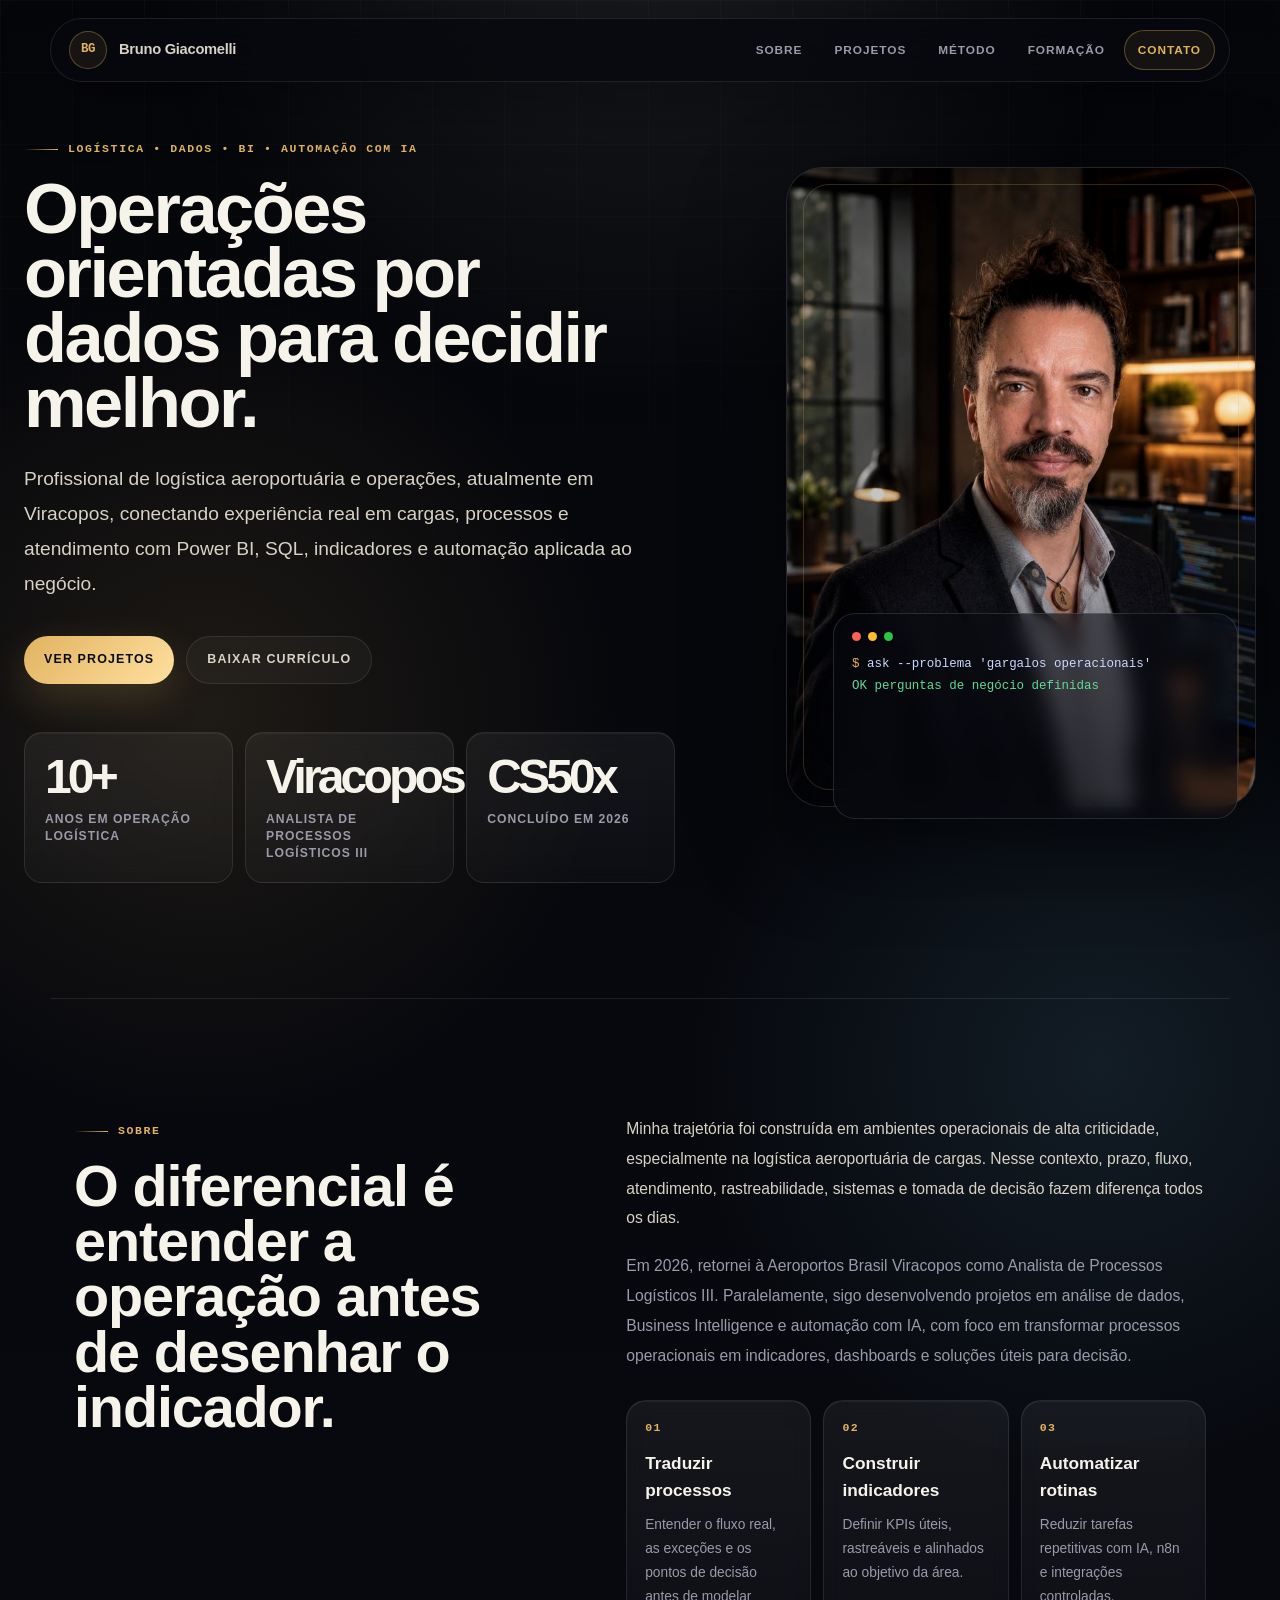
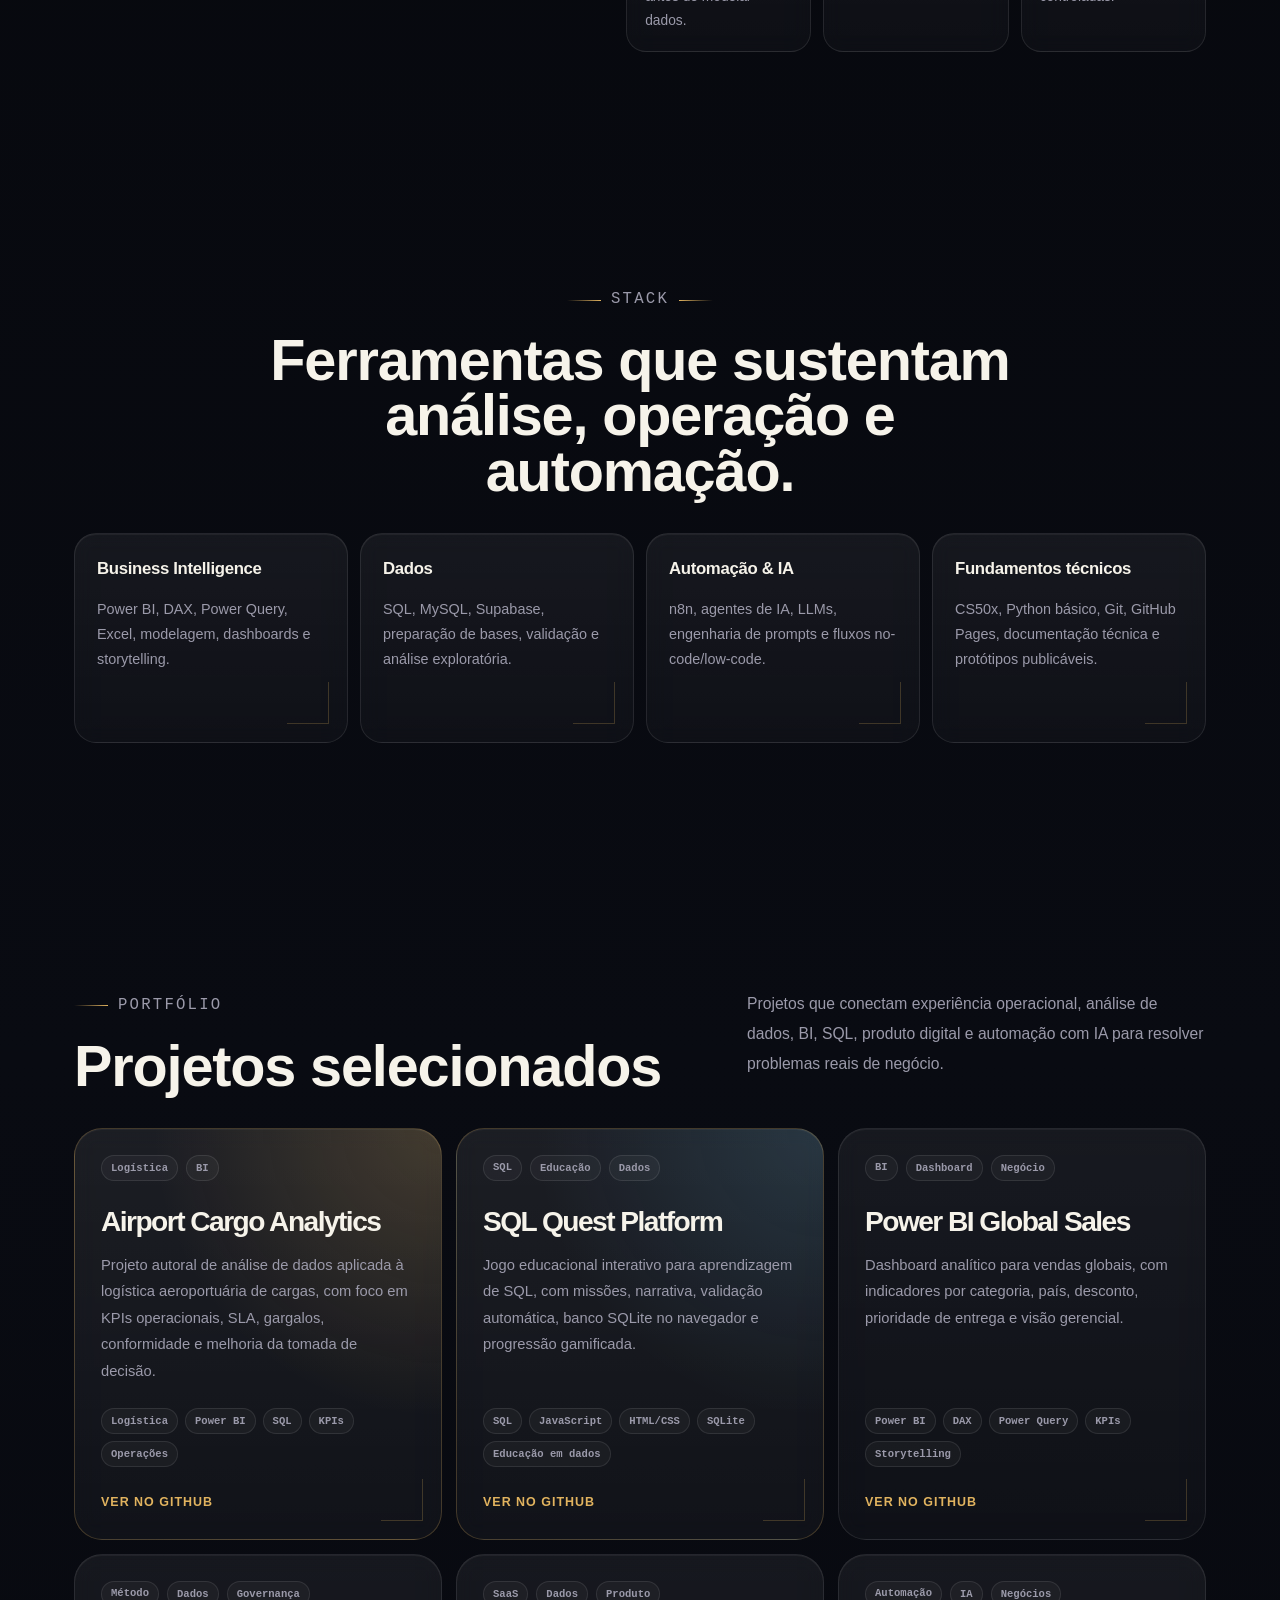
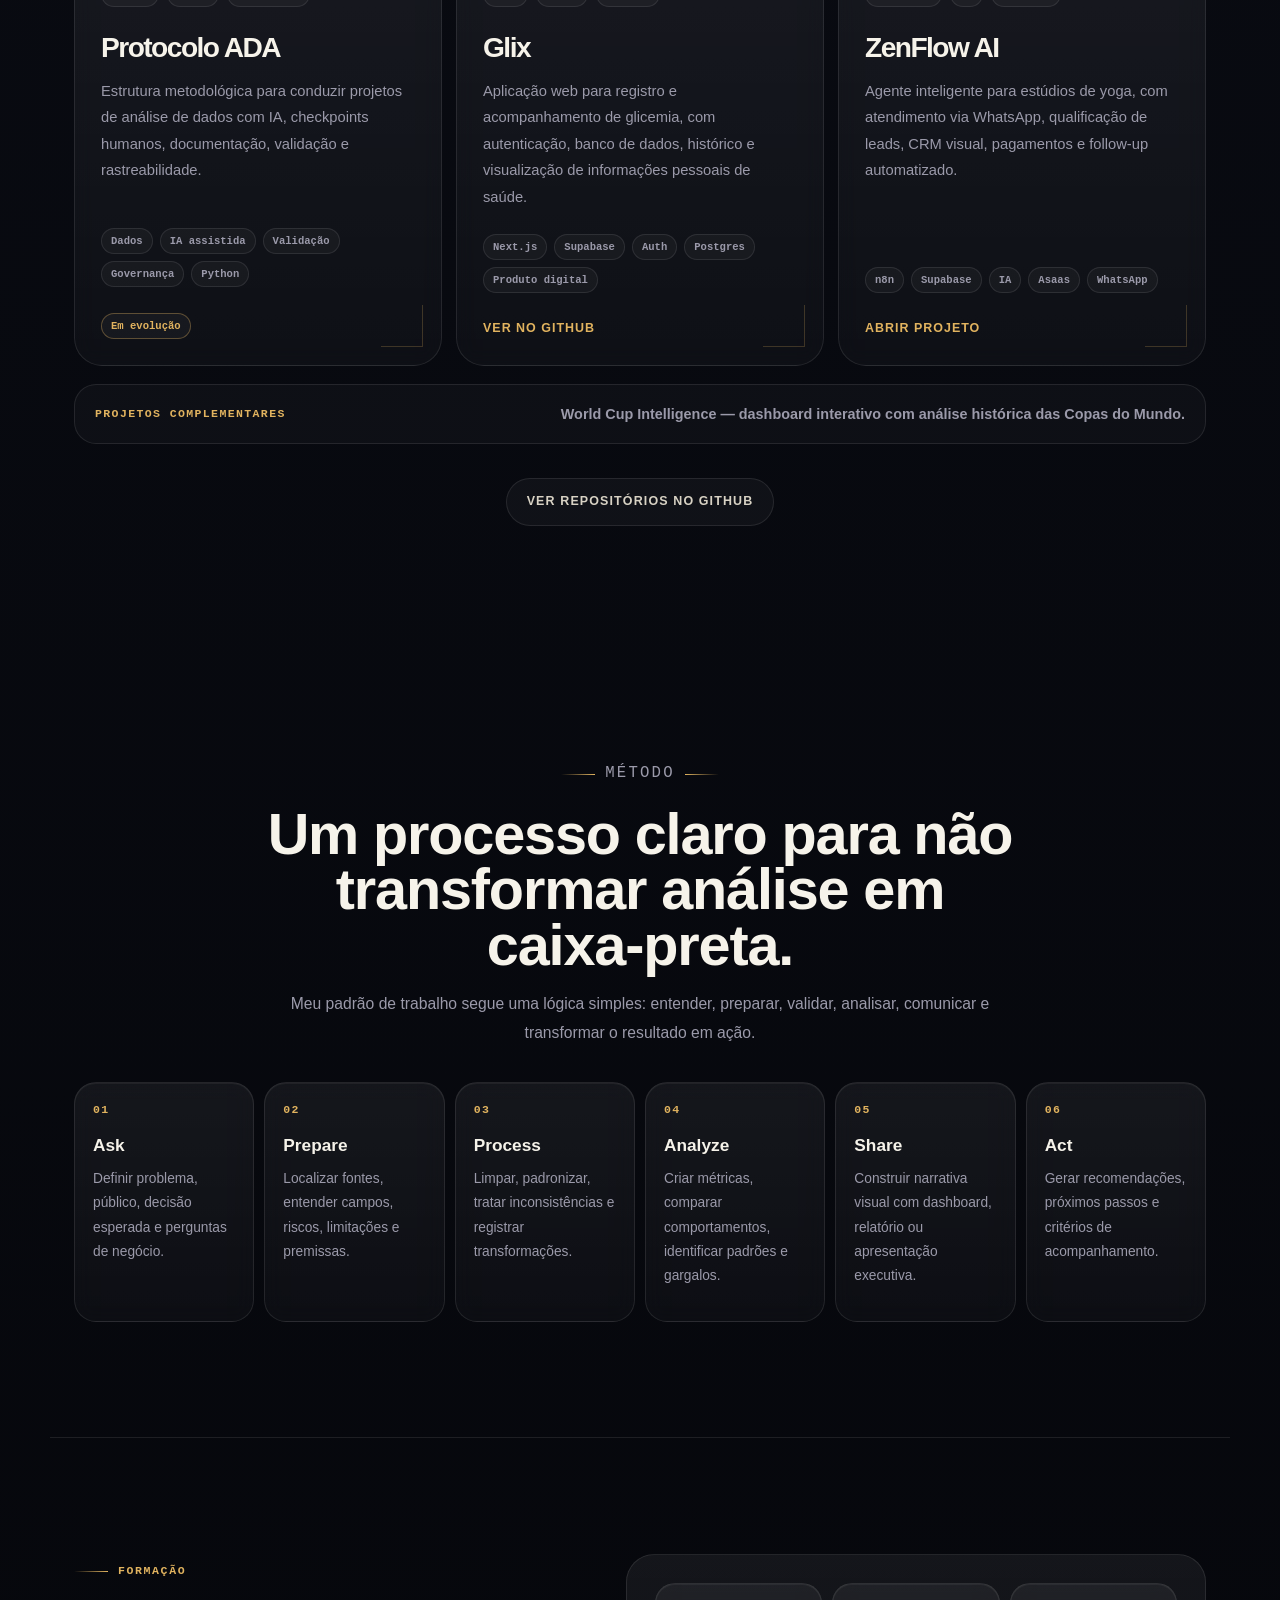
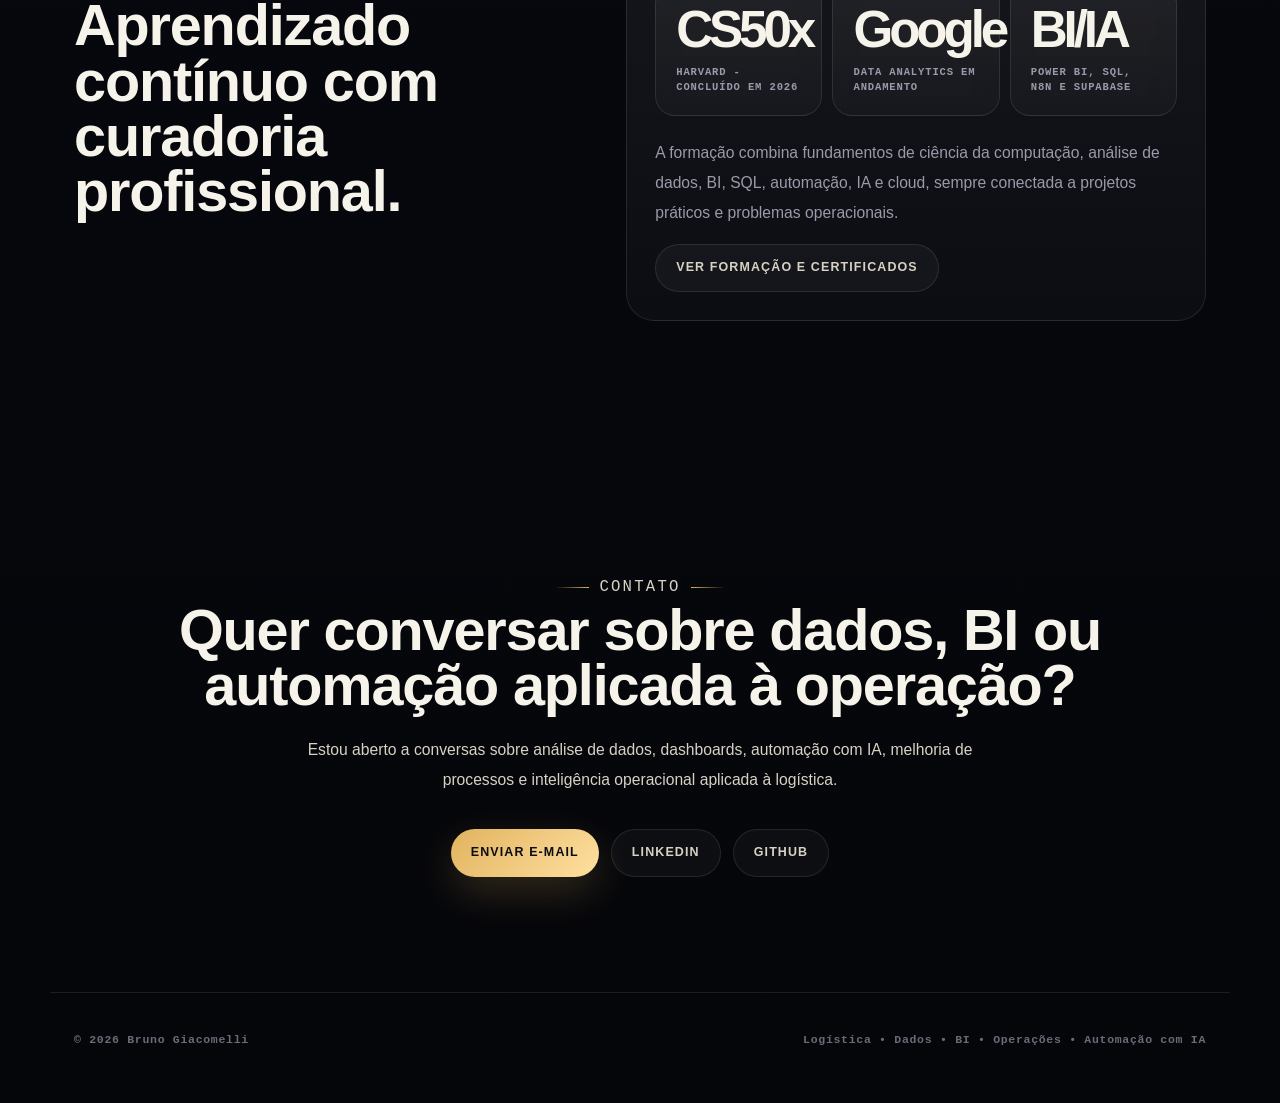
==== commit b49efad3: "atualização arquivo de download do curriculo" ====
--- a/index.html
+++ b/index.html
@@ -41,7 +41,7 @@
           </p>
           <div class="hero-actions" aria-label="Ações principais">
             <a class="button button-primary" href="#projetos">Ver projetos</a>
-            <a class="button button-secondary" href="assets/Bruno_Giacomelli_CV_Logistica_Operacoes_Dados_BI.pdf" download>Baixar currículo</a>
+            <a class="button button-secondary" href="https://brunogiacomelli1979-cyber.github.io/assets/Bruno_Giacomelli_CV_Dados_BI_Automacao_IA.pdf" target="_blank" rel="noreferrer">Baixar currículo</a>
           </div>
 
           <div class="proof-strip" aria-label="Resumo de posicionamento profissional">
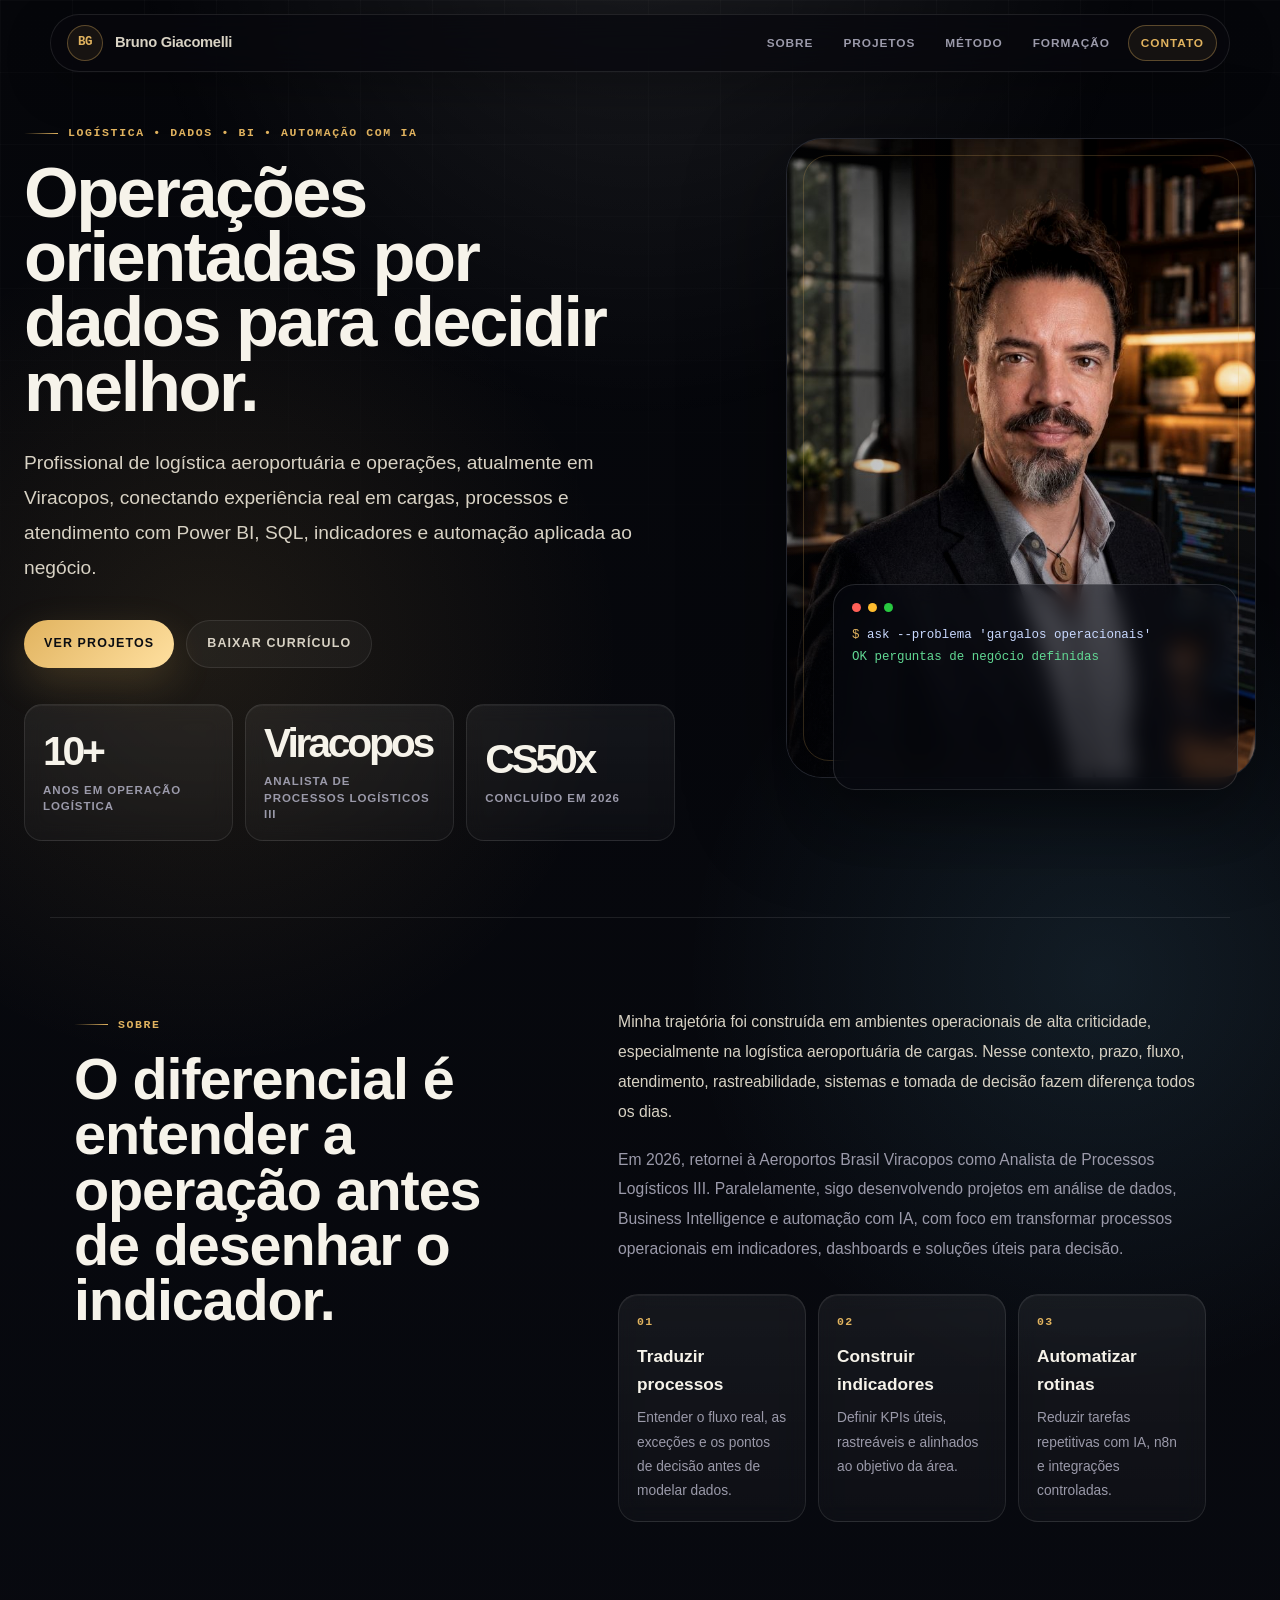
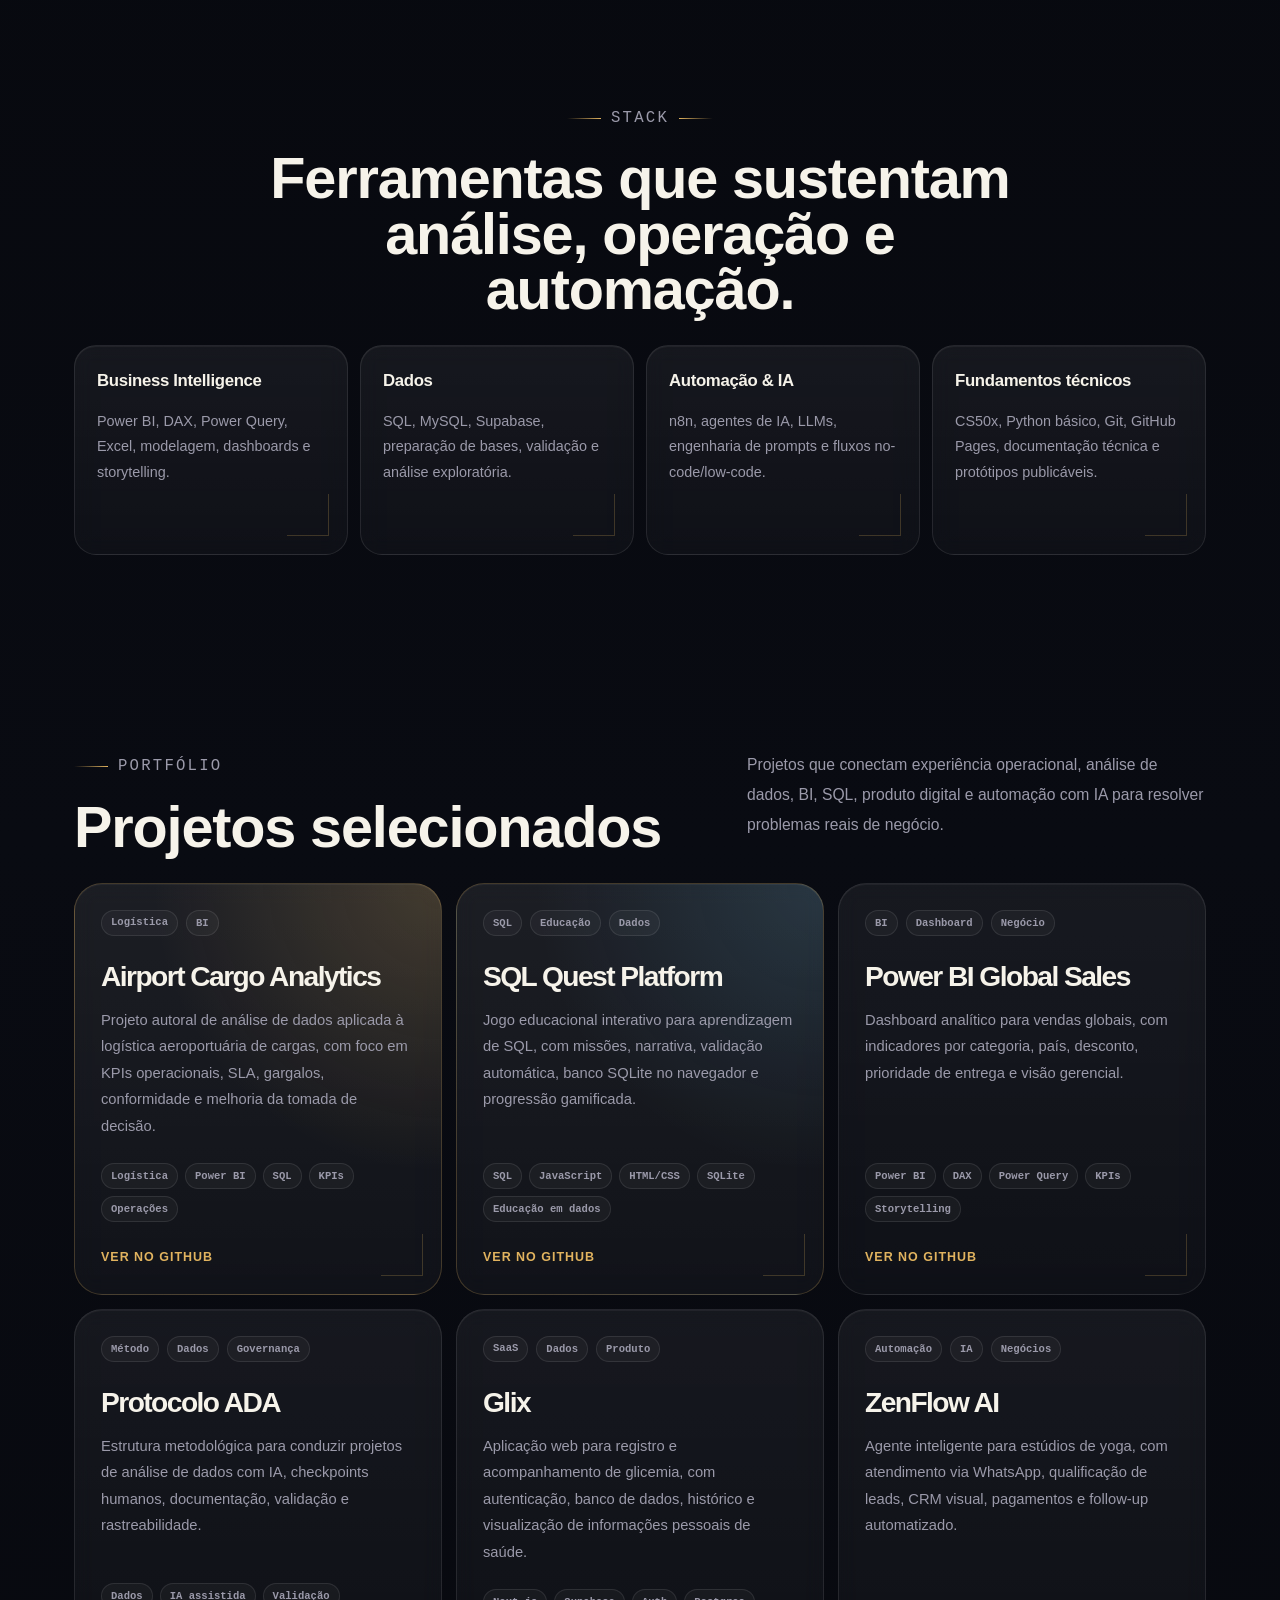
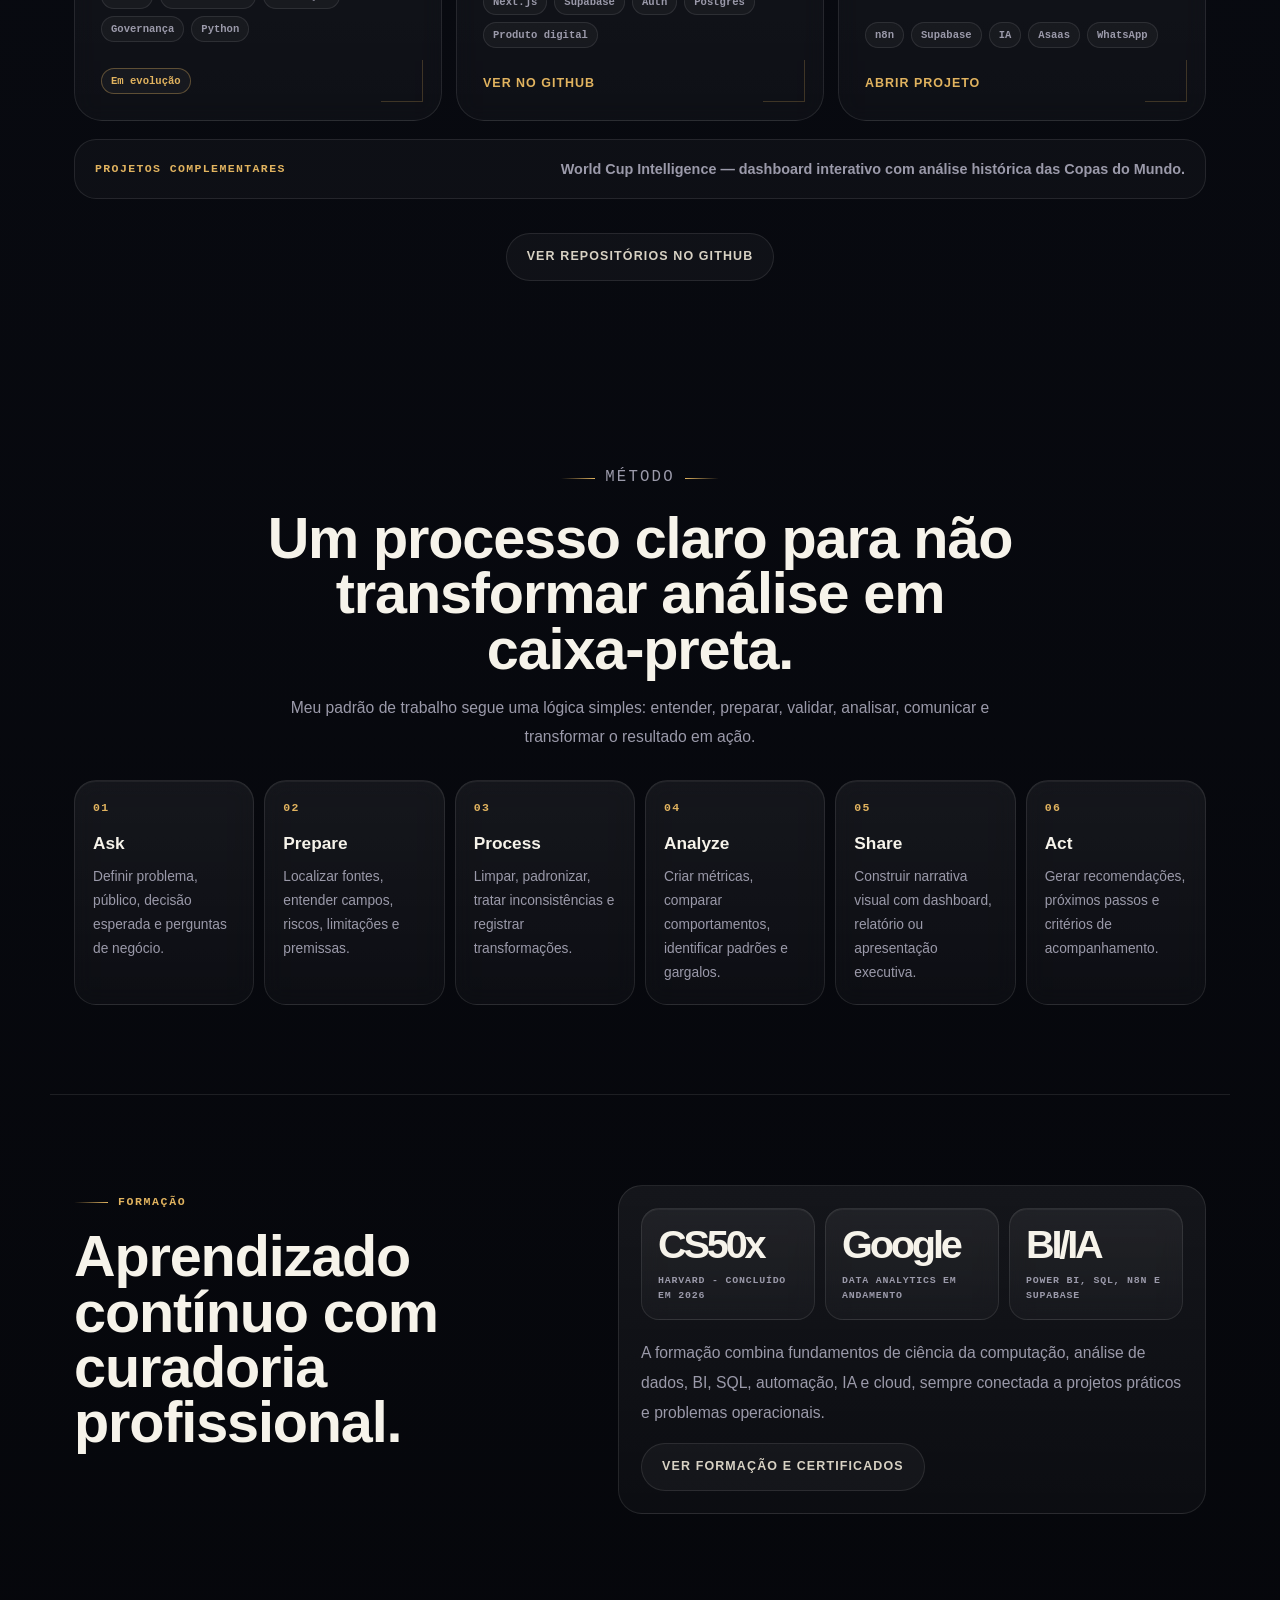
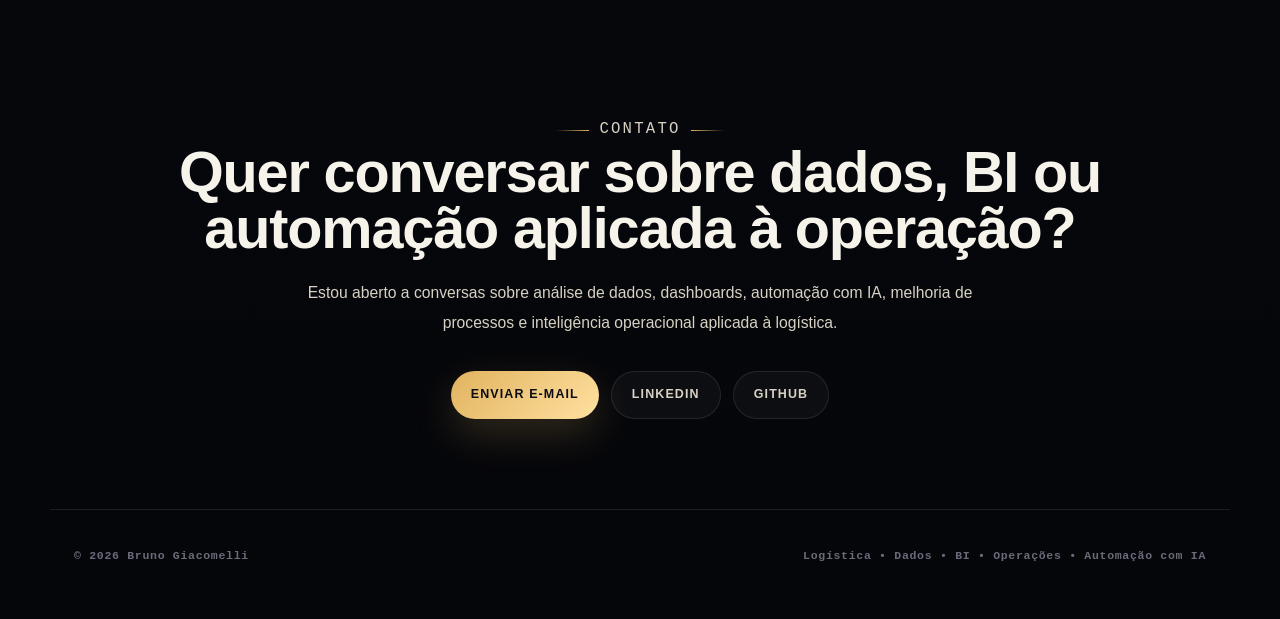
==== commit 54275ef9: "Força atualização do CSS publicado" ====
--- a/index.html
+++ b/index.html
@@ -10,7 +10,7 @@
   <meta property="og:description" content="Projetos de dados, dashboards e automações aplicados à logística aeroportuária, operações e tomada de decisão." />
   <meta property="og:type" content="website" />
   <link rel="icon" href="data:image/svg+xml,%3Csvg xmlns='http://www.w3.org/2000/svg' viewBox='0 0 64 64'%3E%3Crect width='64' height='64' rx='16' fill='%2305060a'/%3E%3Ctext x='50%25' y='56%25' text-anchor='middle' font-family='Arial' font-size='24' font-weight='700' fill='%23e1b35f'%3EBG%3C/text%3E%3C/svg%3E" />
-  <link rel="stylesheet" href="style.css" />
+  <link rel="stylesheet" href="style.css?v=20260827" />
 </head>
 <body>
   <a class="skip-link" href="#conteudo">Ir para o conteúdo</a>
--- a/style.css
+++ b/style.css
@@ -26,6 +26,7 @@
 
 html {
   scroll-behavior: smooth;
+  scroll-padding-top: 104px;
 }
 
 body {
@@ -93,21 +94,21 @@
 
 .site-header {
   position: fixed;
-  top: 18px;
+  top: 14px;
   left: 50%;
   z-index: 50;
   width: min(calc(100% - 32px), var(--max));
-  height: 64px;
+  height: 58px;
   display: flex;
   align-items: center;
   justify-content: space-between;
   gap: 24px;
-  padding: 0 14px 0 18px;
+  padding: 0 12px 0 16px;
   border: 1px solid var(--border);
   border-radius: 999px;
-  background: rgba(7, 8, 13, 0.78);
-  box-shadow: 0 18px 60px rgba(0,0,0,0.34);
-  backdrop-filter: blur(20px);
+  background: rgba(7, 8, 13, 0.72);
+  box-shadow: 0 14px 46px rgba(0,0,0,0.30);
+  backdrop-filter: blur(18px);
   transform: translateX(-50%);
 }
 
@@ -123,8 +124,8 @@
 .brand-symbol {
   display: inline-grid;
   place-items: center;
-  width: 38px;
-  height: 38px;
+  width: 36px;
+  height: 36px;
   flex: 0 0 auto;
   border: 1px solid var(--border-strong);
   border-radius: 50%;
@@ -155,8 +156,8 @@
   display: inline-flex;
   align-items: center;
   justify-content: center;
-  min-height: 40px;
-  padding: 0 13px;
+  min-height: 36px;
+  padding: 0 12px;
   border-radius: 999px;
   color: var(--muted);
   font-size: 0.74rem;
@@ -189,13 +190,14 @@
 .section-shell {
   width: min(100%, var(--max));
   margin: 0 auto;
-  padding: clamp(78px, 9vw, 122px) 24px;
+  padding: clamp(60px, 7vw, 92px) 24px;
 }
 
 .hero {
   width: min(100%, 1280px);
-  min-height: 100vh;
-  padding-top: 132px;
+  min-height: min(920px, 100svh);
+  padding-top: 116px;
+  padding-bottom: clamp(54px, 6vw, 76px);
 }
 
 .hero-grid {
@@ -310,7 +312,7 @@
   grid-template-columns: repeat(3, minmax(0, 1fr));
   gap: 12px;
   max-width: 780px;
-  margin-top: 48px;
+  margin-top: 36px;
 }
 
 .proof-strip article,
@@ -329,25 +331,29 @@
 }
 
 .proof-strip article {
-  min-height: 132px;
-  padding: 20px;
+  min-height: 118px;
+  display: flex;
+  flex-direction: column;
+  justify-content: center;
+  padding: 18px;
   border-radius: var(--radius-sm);
 }
 
 .proof-strip strong {
   display: block;
   color: var(--text);
-  font-size: clamp(2rem, 4vw, 3rem);
+  font-size: clamp(1.55rem, 3.2vw, 2.65rem);
   font-weight: 800;
   letter-spacing: -0.08em;
   line-height: 1;
+  overflow-wrap: anywhere;
 }
 
 .proof-strip span {
   display: block;
   margin-top: 10px;
   color: var(--muted);
-  font-size: 0.76rem;
+  font-size: 0.72rem;
   font-weight: 800;
   letter-spacing: 0.08em;
   line-height: 1.4;
@@ -483,13 +489,13 @@
 .split-section {
   display: grid;
   grid-template-columns: minmax(0, 0.82fr) minmax(0, 1fr);
-  gap: clamp(34px, 6vw, 78px);
+  gap: clamp(30px, 5vw, 62px);
   border-top: 1px solid var(--border);
 }
 
 .section-heading {
   max-width: 760px;
-  margin-bottom: 34px;
+  margin-bottom: 28px;
 }
 
 .center-heading {
@@ -781,15 +787,15 @@
 }
 
 .method-timeline article {
-  min-height: 240px;
+  min-height: 218px;
   padding: 18px;
   border-radius: 22px;
 }
 
 .credential-panel {
-  padding: 28px;
+  padding: 22px;
   border: 1px solid var(--border);
-  border-radius: var(--radius);
+  border-radius: 24px;
   background: linear-gradient(180deg, rgba(255,255,255,0.058), rgba(255,255,255,0.026));
 }
 
@@ -797,7 +803,7 @@
   display: grid;
   grid-template-columns: repeat(3, minmax(0, 1fr));
   gap: 10px;
-  margin-bottom: 22px;
+  margin-bottom: 18px;
 }
 
 .credential-numbers.wide {
@@ -807,18 +813,19 @@
 }
 
 .credential-numbers article {
-  min-height: 130px;
-  padding: 20px;
-  border-radius: 20px;
+  min-height: 108px;
+  padding: 16px;
+  border-radius: 18px;
 }
 
 .credential-numbers strong {
   display: block;
   color: var(--text);
-  font-size: clamp(2.1rem, 4vw, 3.4rem);
+  font-size: clamp(1.65rem, 3.1vw, 2.65rem);
   font-weight: 800;
   letter-spacing: -0.08em;
   line-height: 1;
+  overflow-wrap: anywhere;
 }
 
 .credential-numbers span {
@@ -826,7 +833,7 @@
   margin-top: 10px;
   color: var(--muted);
   font-family: Consolas, "SFMono-Regular", "Liberation Mono", monospace;
-  font-size: 0.66rem;
+  font-size: 0.62rem;
   font-weight: 700;
   letter-spacing: 0.08em;
   line-height: 1.45;
@@ -866,7 +873,7 @@
 /* Página de certificados */
 .cert-hero {
   min-height: 82vh;
-  padding-top: 146px;
+  padding-top: 122px;
 }
 
 .cert-hero h1 {
@@ -990,7 +997,7 @@
   }
 
   .hero-visual {
-    min-height: 620px;
+    min-height: 590px;
   }
 
   .portrait-card {
@@ -1014,10 +1021,14 @@
 }
 
 @media (max-width: 820px) {
+  html {
+    scroll-padding-top: 92px;
+  }
+
   .site-header {
-    top: 12px;
+    top: 10px;
     height: auto;
-    min-height: 62px;
+    min-height: 58px;
     align-items: flex-start;
     padding: 11px 12px;
     border-radius: 26px;
@@ -1055,7 +1066,7 @@
 
   .hero,
   .cert-hero {
-    padding-top: 126px;
+    padding-top: 108px;
   }
 
   .proof-strip,
@@ -1070,9 +1081,19 @@
     grid-template-columns: 1fr;
   }
 
+  .proof-strip,
+  .credential-numbers {
+    gap: 10px;
+  }
+
+  .proof-strip article,
+  .credential-numbers article {
+    min-height: 96px;
+  }
+
   .portrait-card {
     width: min(100%, 420px);
-    height: 590px;
+    height: 560px;
   }
 
   .terminal-card {
@@ -1093,8 +1114,15 @@
 
 @media (max-width: 560px) {
   .section-shell {
+    padding-top: 54px;
+    padding-bottom: 54px;
     padding-left: 18px;
     padding-right: 18px;
+  }
+
+  .hero,
+  .cert-hero {
+    padding-top: 100px;
   }
 
   .brand-copy {
@@ -1104,15 +1132,24 @@
   }
 
   .hero h1 {
-    font-size: clamp(2.65rem, 14vw, 3.8rem);
+    font-size: clamp(2.35rem, 12vw, 3.25rem);
+    line-height: 0.98;
+  }
+
+  .section-heading h2,
+  .section-kicker h2,
+  .contact-cta h2,
+  .cert-hero h1 {
+    font-size: clamp(2.1rem, 10vw, 2.85rem);
+    line-height: 1;
   }
 
   .hero-visual {
-    min-height: 560px;
+    min-height: 520px;
   }
 
   .portrait-card {
-    height: 520px;
+    height: 480px;
     border-radius: 28px;
   }
 
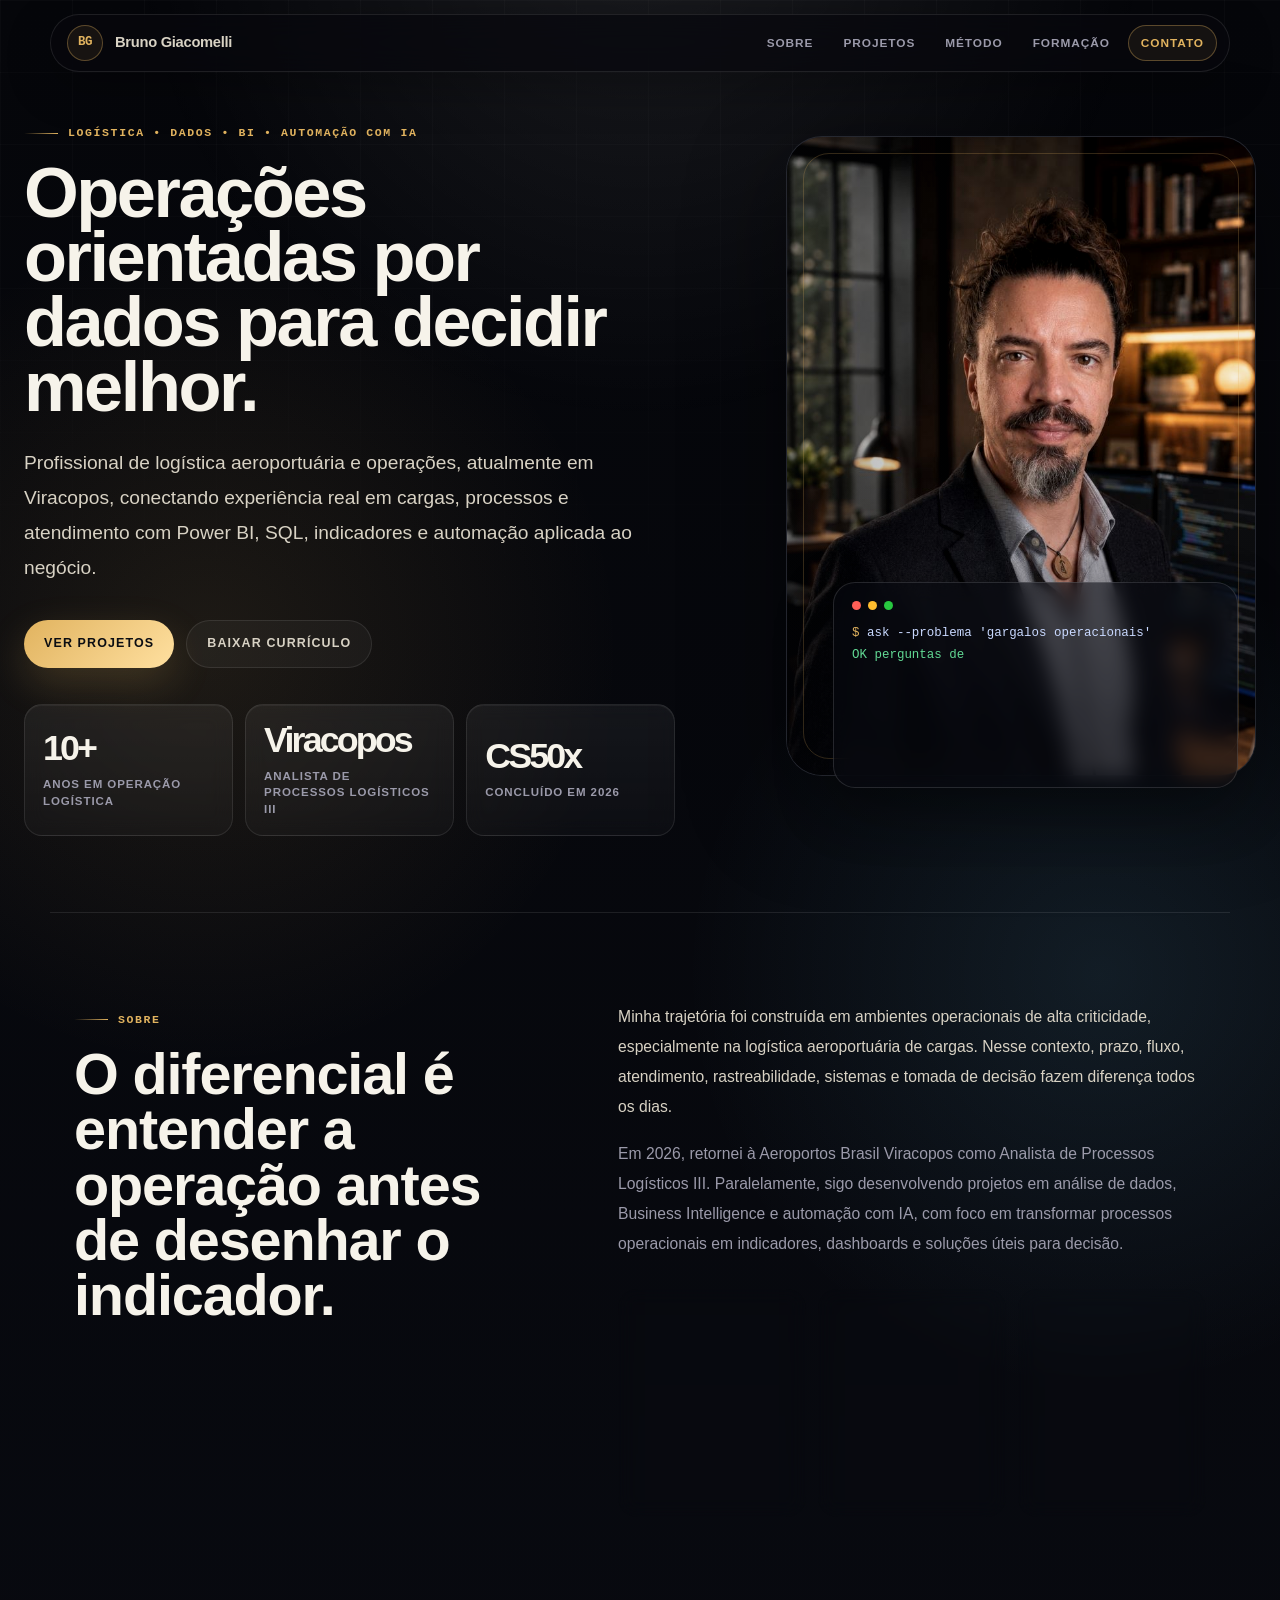
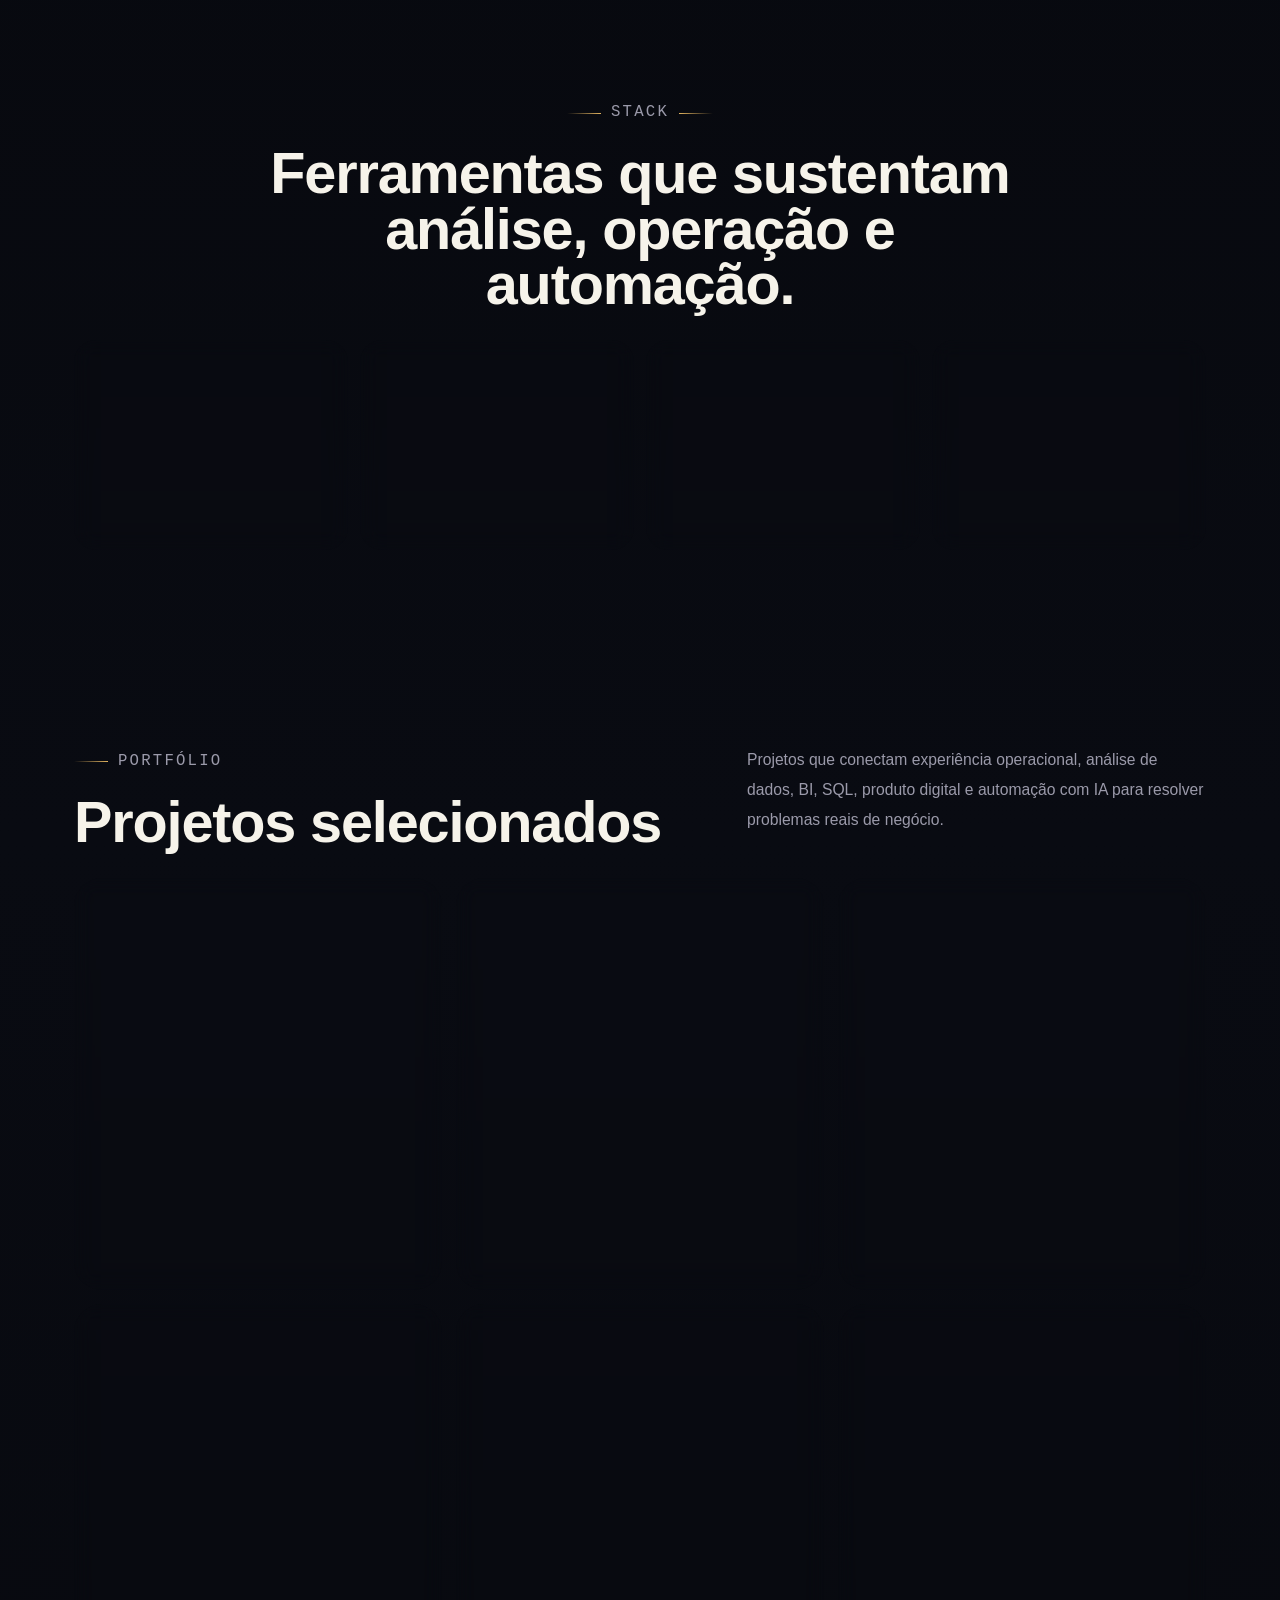
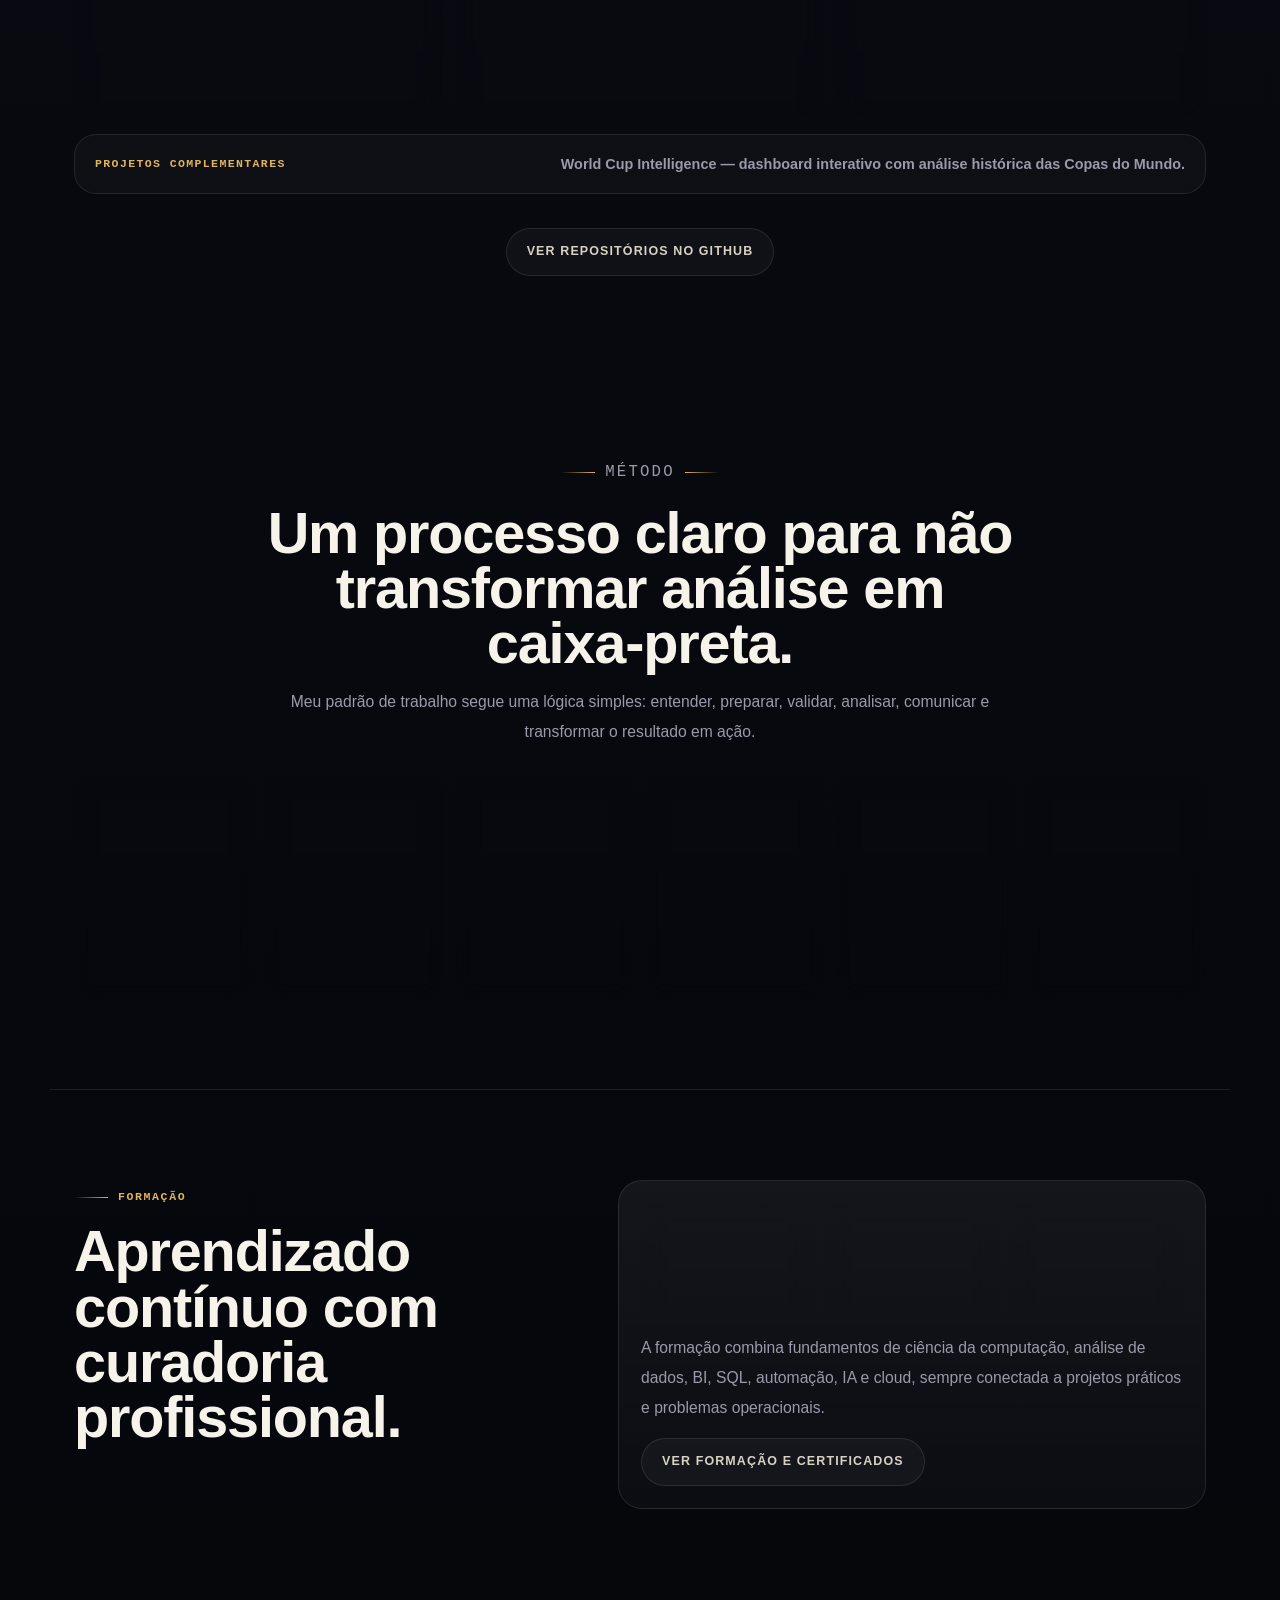
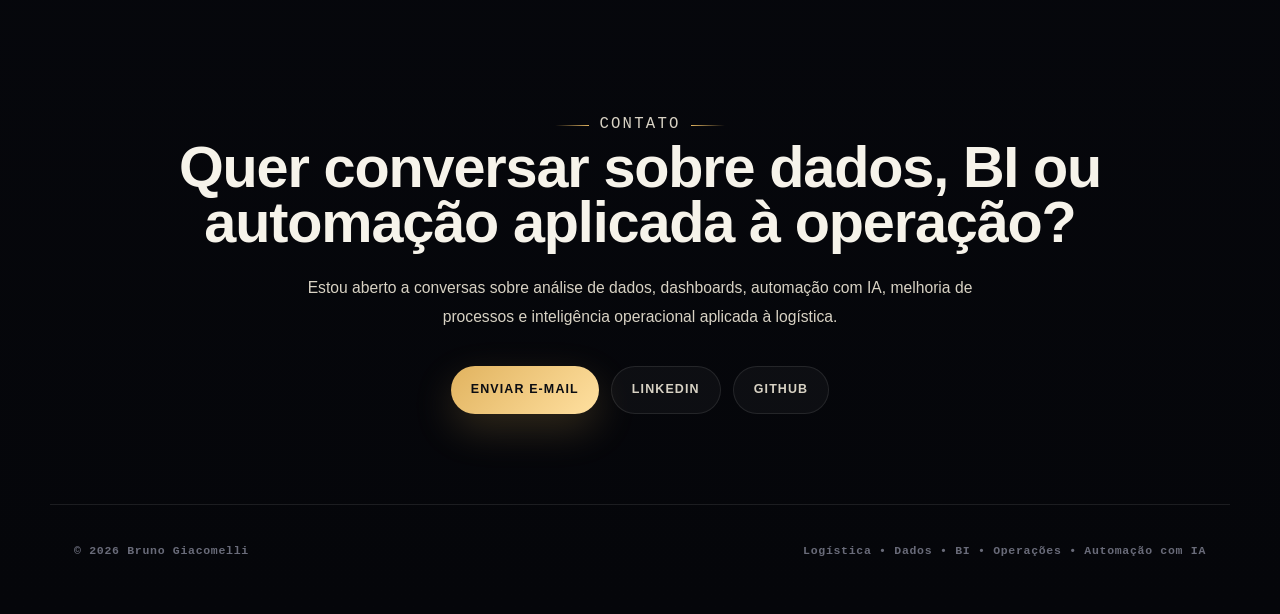
==== commit 8ced7c12: "Corrige quebra no card Viracopos" ====
--- a/index.html
+++ b/index.html
@@ -10,7 +10,7 @@
   <meta property="og:description" content="Projetos de dados, dashboards e automações aplicados à logística aeroportuária, operações e tomada de decisão." />
   <meta property="og:type" content="website" />
   <link rel="icon" href="data:image/svg+xml,%3Csvg xmlns='http://www.w3.org/2000/svg' viewBox='0 0 64 64'%3E%3Crect width='64' height='64' rx='16' fill='%2305060a'/%3E%3Ctext x='50%25' y='56%25' text-anchor='middle' font-family='Arial' font-size='24' font-weight='700' fill='%23e1b35f'%3EBG%3C/text%3E%3C/svg%3E" />
-  <link rel="stylesheet" href="style.css?v=20260827" />
+  <link rel="stylesheet" href="style.css?v=20260827b" />
 </head>
 <body>
   <a class="skip-link" href="#conteudo">Ir para o conteúdo</a>
--- a/style.css
+++ b/style.css
@@ -342,11 +342,11 @@
 .proof-strip strong {
   display: block;
   color: var(--text);
-  font-size: clamp(1.55rem, 3.2vw, 2.65rem);
+  font-size: clamp(1.45rem, 2.8vw, 2.45rem);
   font-weight: 800;
   letter-spacing: -0.08em;
   line-height: 1;
-  overflow-wrap: anywhere;
+  white-space: nowrap;
 }
 
 .proof-strip span {
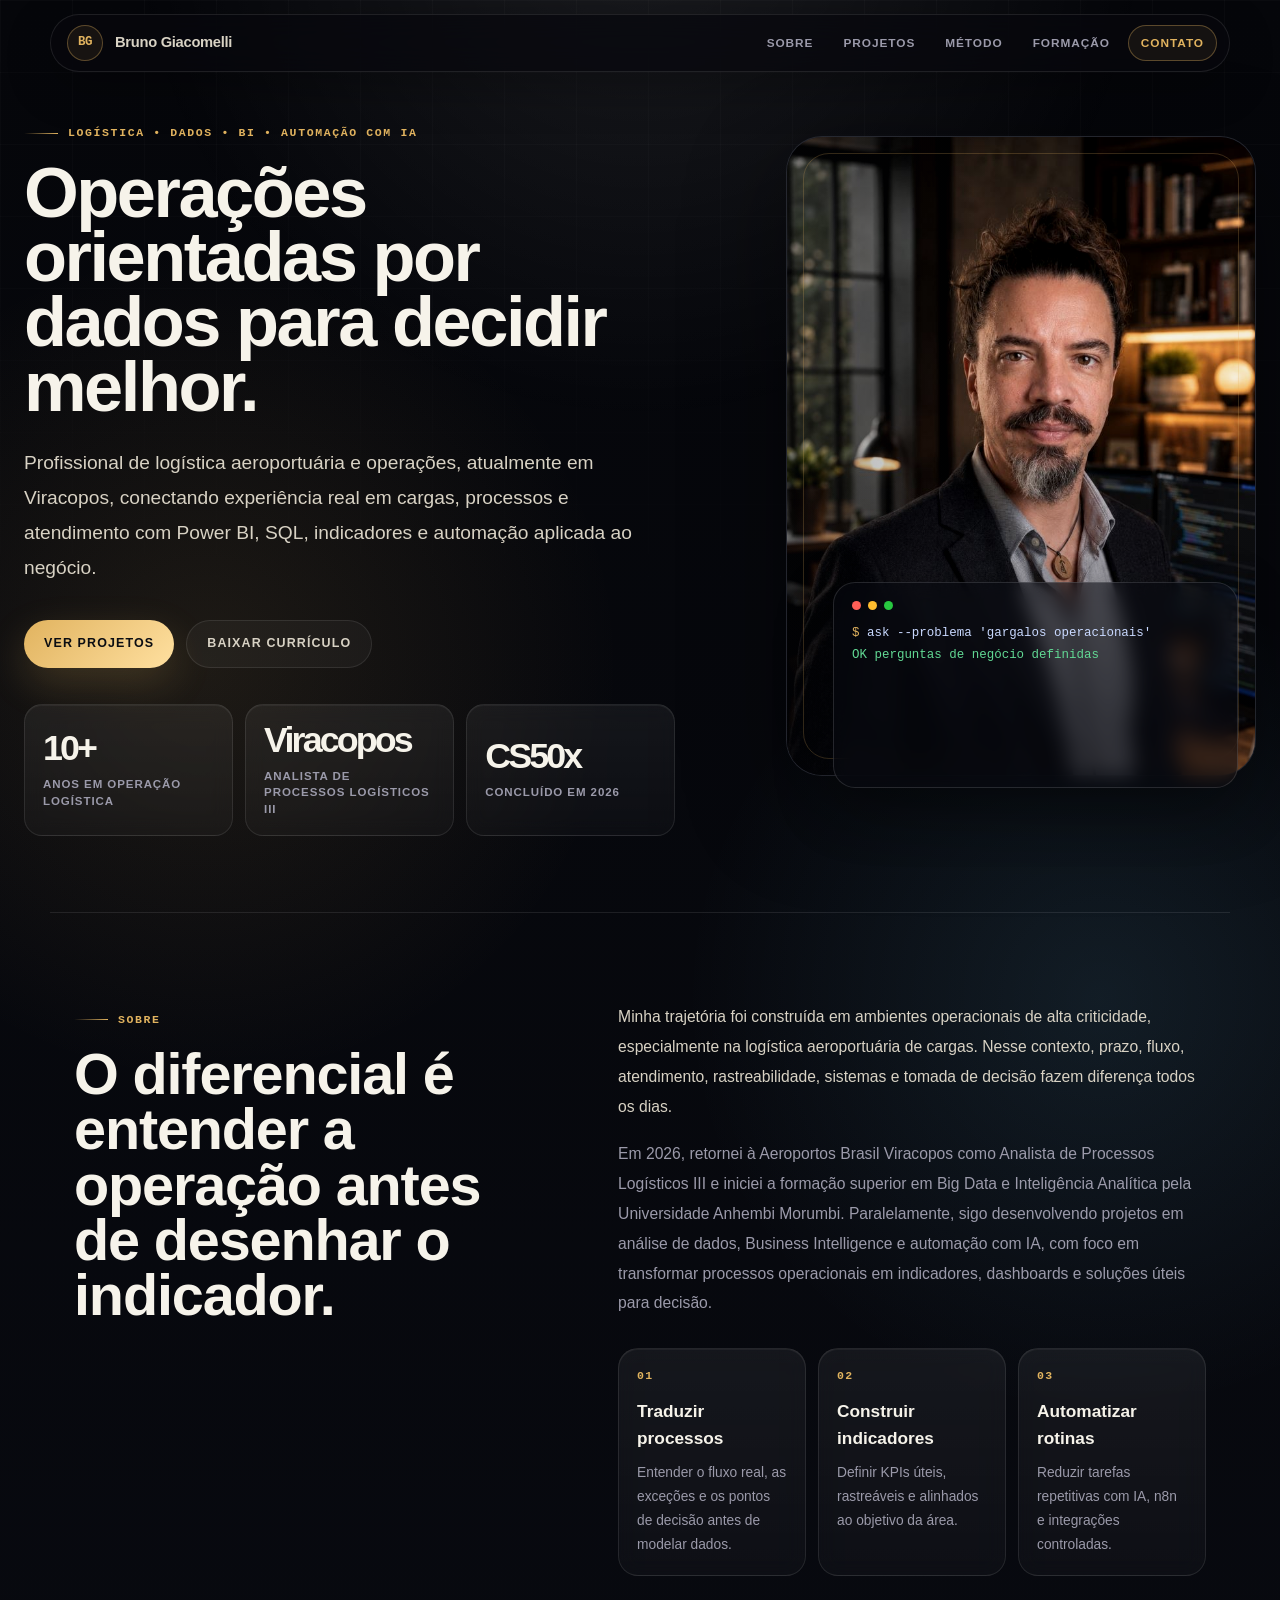
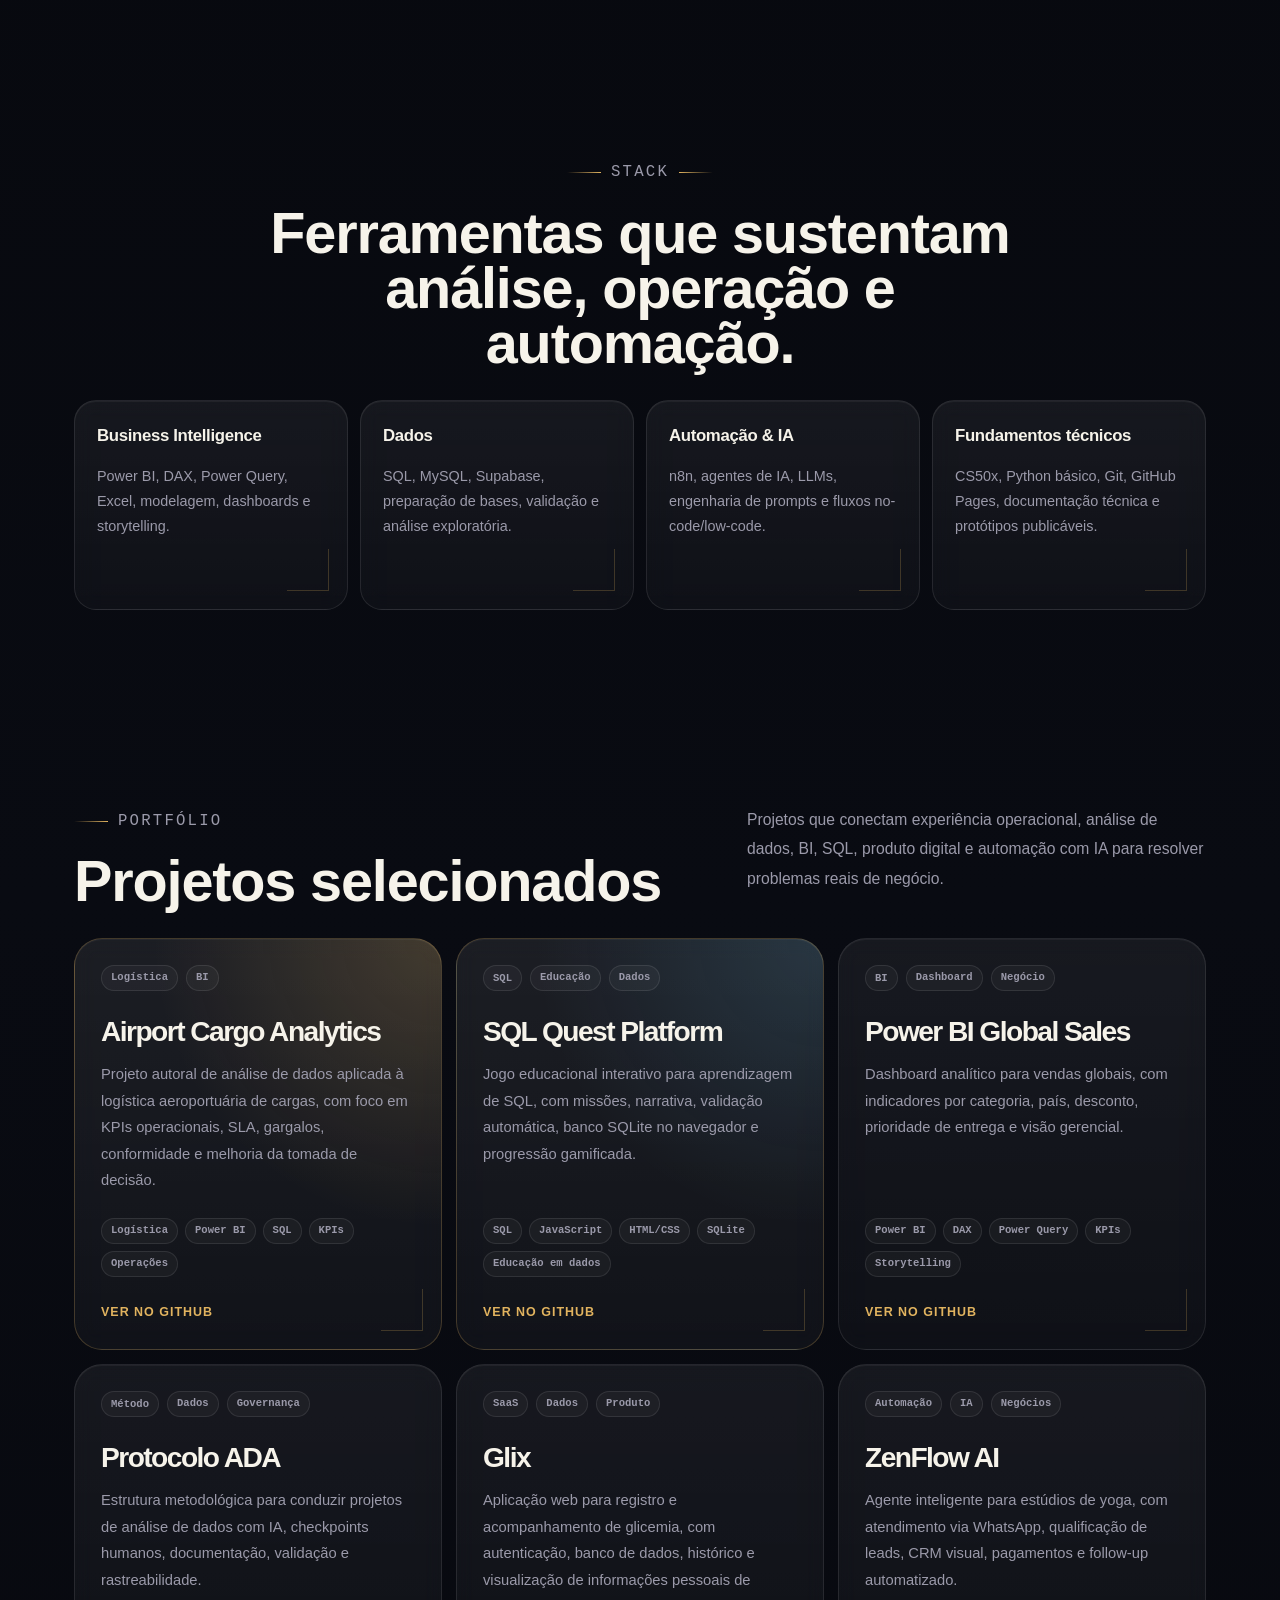
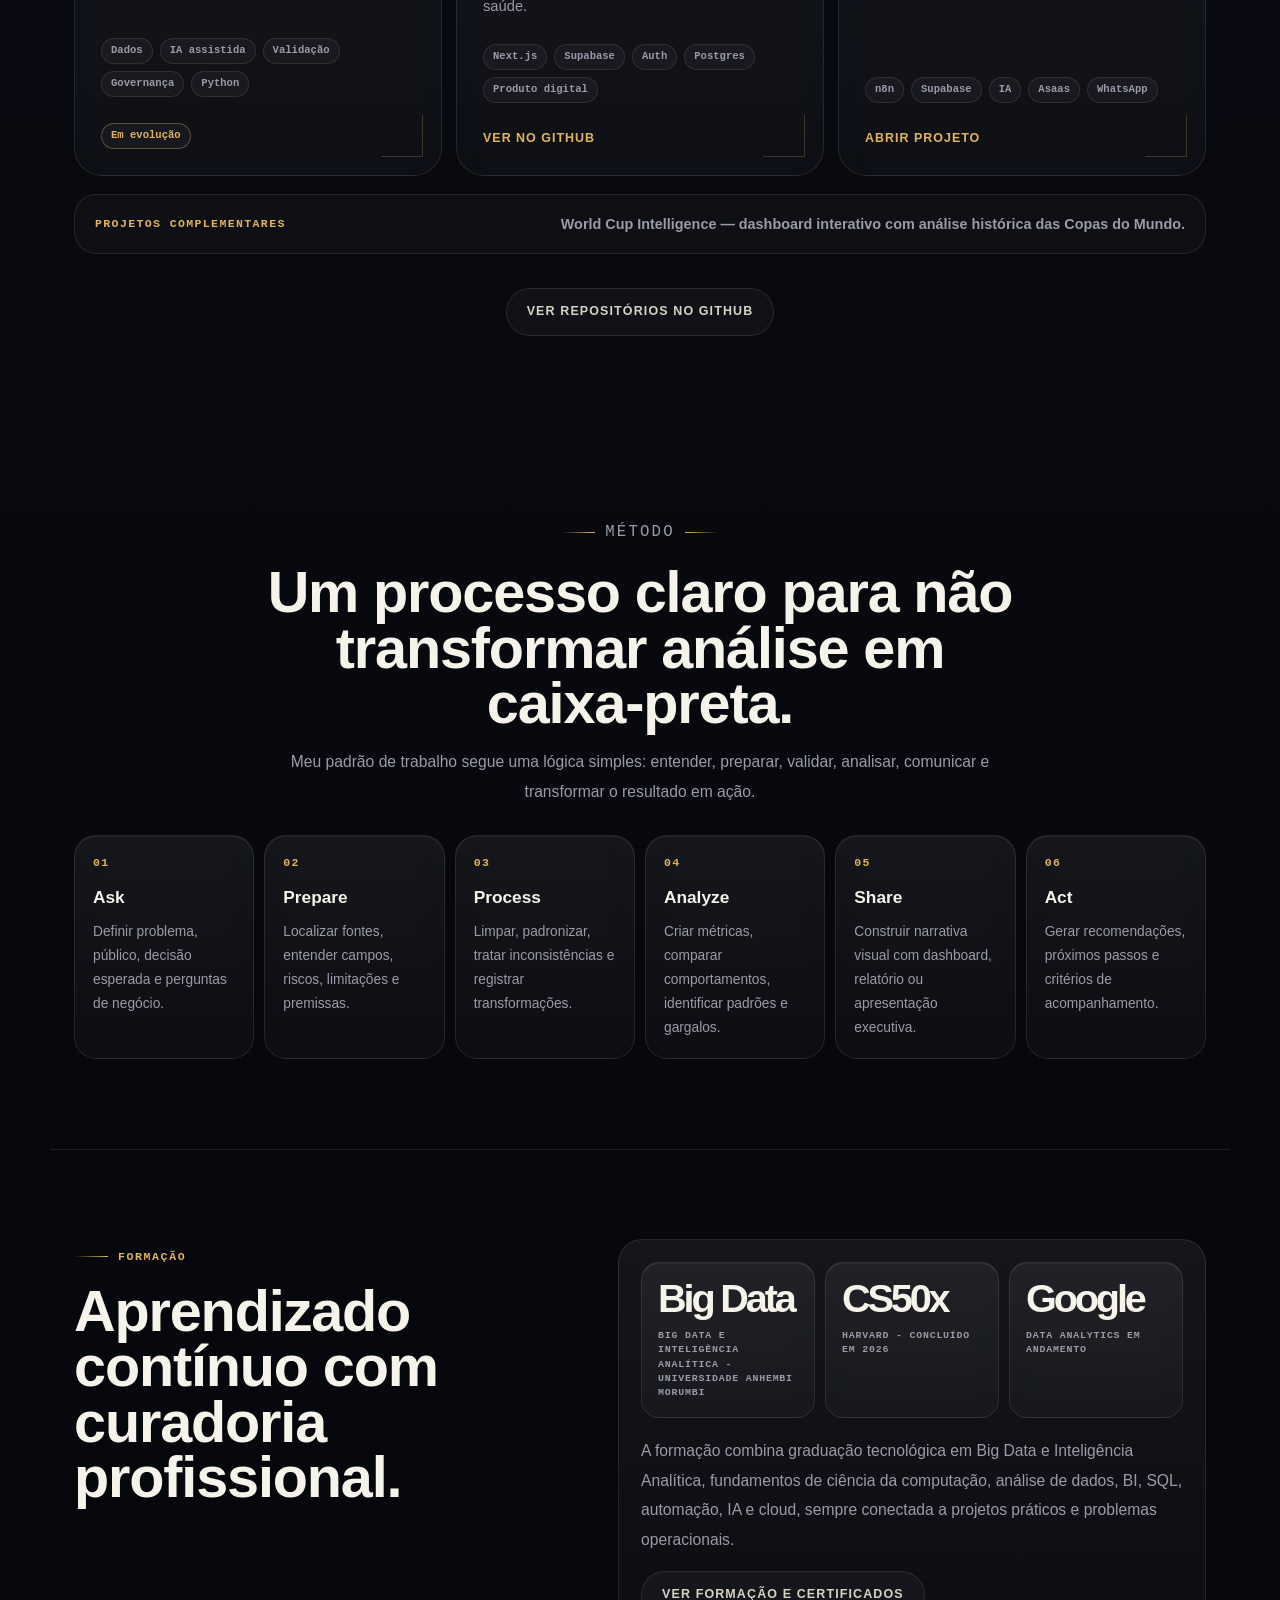
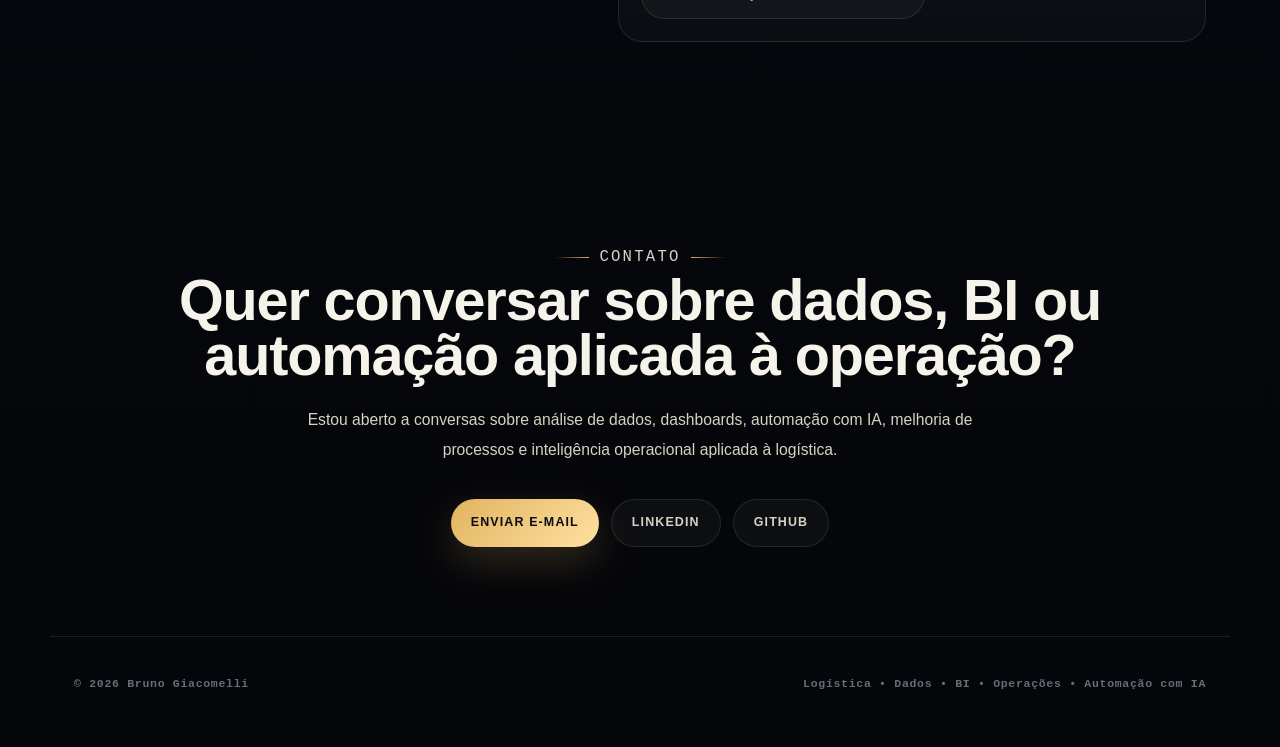
==== commit c401ae93: "Atualiza portfolio com formacao em Big Data" ====
--- a/index.html
+++ b/index.html
@@ -83,7 +83,7 @@
           Minha trajetória foi construída em ambientes operacionais de alta criticidade, especialmente na logística aeroportuária de cargas. Nesse contexto, prazo, fluxo, atendimento, rastreabilidade, sistemas e tomada de decisão fazem diferença todos os dias.
         </p>
         <p>
-          Em 2026, retornei à Aeroportos Brasil Viracopos como Analista de Processos Logísticos III. Paralelamente, sigo desenvolvendo projetos em análise de dados, Business Intelligence e automação com IA, com foco em transformar processos operacionais em indicadores, dashboards e soluções úteis para decisão.
+          Em 2026, retornei à Aeroportos Brasil Viracopos como Analista de Processos Logísticos III e iniciei a formação superior em Big Data e Inteligência Analítica pela Universidade Anhembi Morumbi. Paralelamente, sigo desenvolvendo projetos em análise de dados, Business Intelligence e automação com IA, com foco em transformar processos operacionais em indicadores, dashboards e soluções úteis para decisão.
         </p>
         <div class="value-grid" aria-label="Proposta de valor">
           <article>
@@ -237,12 +237,12 @@
       </div>
       <div class="credential-panel">
         <div class="credential-numbers" aria-label="Resumo de certificações">
+          <article><strong>Big Data</strong><span>Big Data e Inteligência Analítica - Universidade Anhembi Morumbi</span></article>
           <article><strong>CS50x</strong><span>Harvard - concluído em 2026</span></article>
           <article><strong>Google</strong><span>Data Analytics em andamento</span></article>
-          <article><strong>BI/IA</strong><span>Power BI, SQL, n8n e Supabase</span></article>
-        </div>
-        <p>
-          A formação combina fundamentos de ciência da computação, análise de dados, BI, SQL, automação, IA e cloud, sempre conectada a projetos práticos e problemas operacionais.
+        </div>
+        <p>
+          A formação combina graduação tecnológica em Big Data e Inteligência Analítica, fundamentos de ciência da computação, análise de dados, BI, SQL, automação, IA e cloud, sempre conectada a projetos práticos e problemas operacionais.
         </p>
         <a class="button button-secondary" href="certificados.html">Ver formação e certificados</a>
       </div>
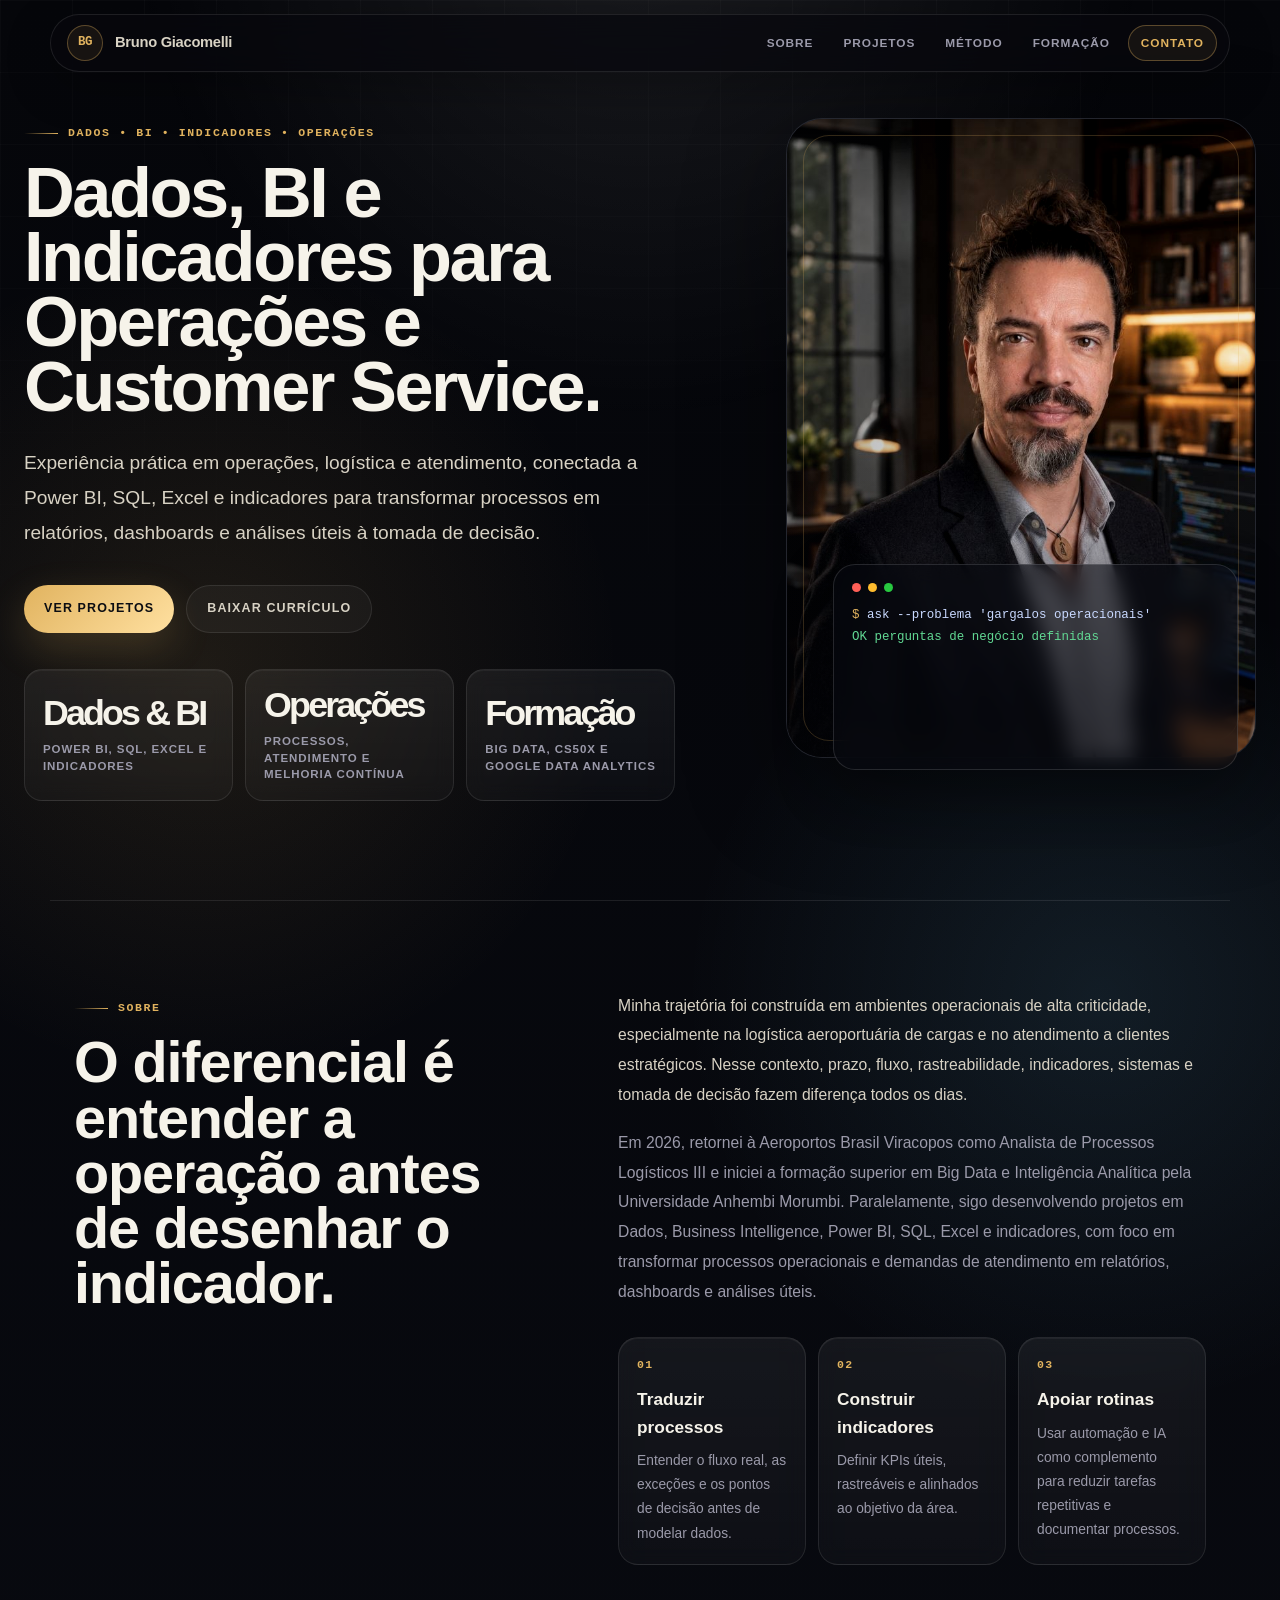
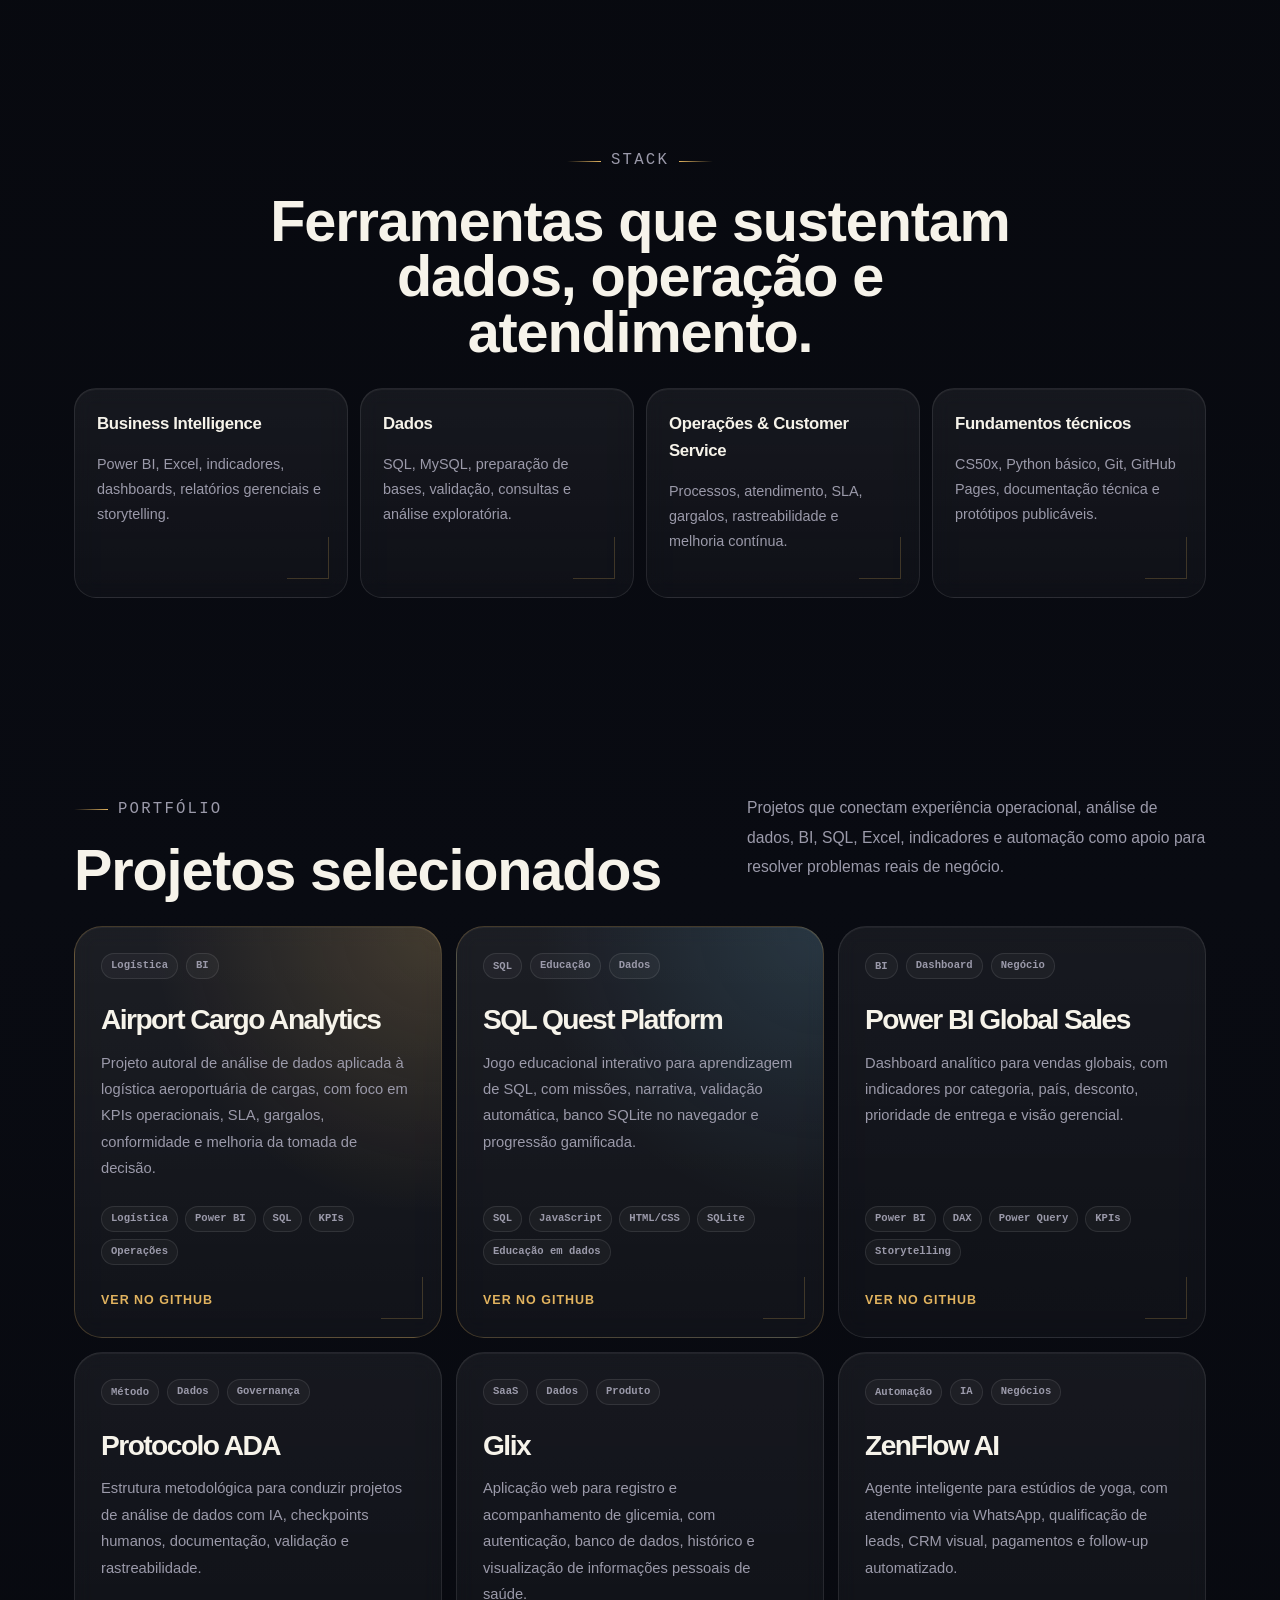
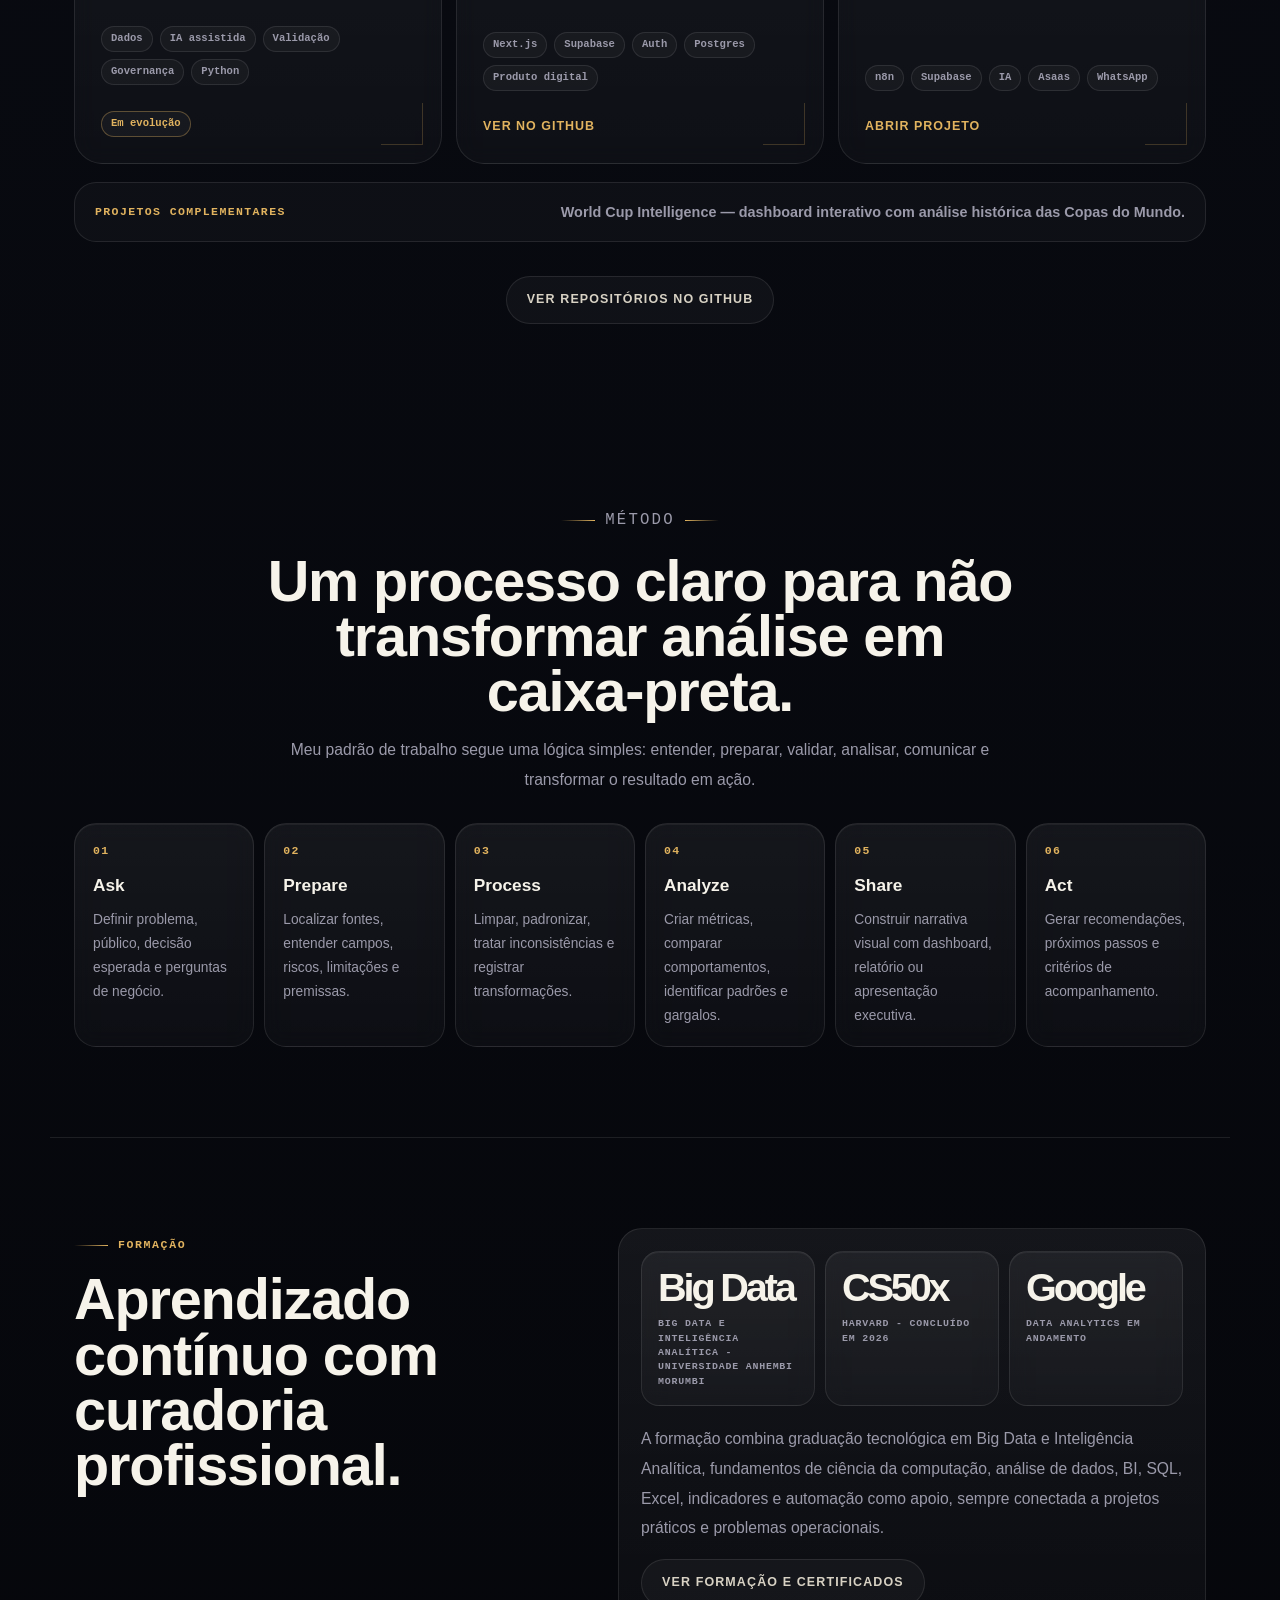
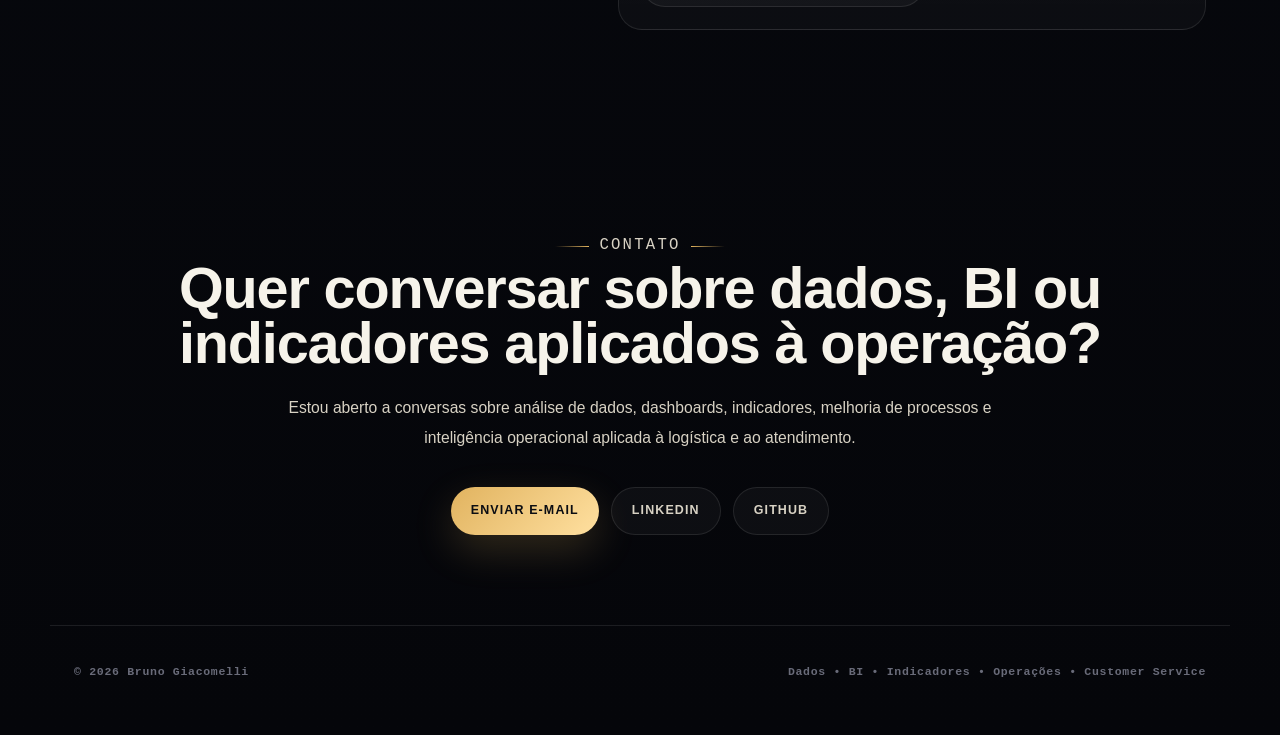
==== commit f55330e0: "Atualiza portfolio e curriculo com posicionamento equilibrado" ====
--- a/index.html
+++ b/index.html
@@ -3,11 +3,11 @@
 <head>
   <meta charset="UTF-8" />
   <meta name="viewport" content="width=device-width, initial-scale=1.0" />
-  <title>Bruno Giacomelli | Logística, Dados, BI & Automação com IA</title>
-  <meta name="description" content="Portfólio profissional de Bruno Giacomelli: logística e operações orientadas por dados, BI, Power BI, SQL, indicadores e automação com IA." />
+  <title>Bruno Giacomelli | Dados, BI, Indicadores & Operações</title>
+  <meta name="description" content="Portfólio profissional de Bruno Giacomelli: dados, BI e indicadores para operações e Customer Service, com Power BI, SQL, Excel e experiência prática em logística aeroportuária." />
   <meta name="author" content="Bruno Giacomelli" />
-  <meta property="og:title" content="Bruno Giacomelli | Logística, Dados, BI & Automação com IA" />
-  <meta property="og:description" content="Projetos de dados, dashboards e automações aplicados à logística aeroportuária, operações e tomada de decisão." />
+  <meta property="og:title" content="Bruno Giacomelli | Dados, BI, Indicadores & Operações" />
+  <meta property="og:description" content="Projetos de dados, dashboards e indicadores aplicados a operações, logística, atendimento e tomada de decisão." />
   <meta property="og:type" content="website" />
   <link rel="icon" href="data:image/svg+xml,%3Csvg xmlns='http://www.w3.org/2000/svg' viewBox='0 0 64 64'%3E%3Crect width='64' height='64' rx='16' fill='%2305060a'/%3E%3Ctext x='50%25' y='56%25' text-anchor='middle' font-family='Arial' font-size='24' font-weight='700' fill='%23e1b35f'%3EBG%3C/text%3E%3C/svg%3E" />
   <link rel="stylesheet" href="style.css?v=20260827b" />
@@ -34,10 +34,10 @@
     <section id="home" class="hero section-shell">
       <div class="hero-grid">
         <div class="hero-copy reveal">
-          <p class="eyebrow">Logística • Dados • BI • Automação com IA</p>
-          <h1>Operações orientadas por dados para decidir melhor.</h1>
+          <p class="eyebrow">Dados • BI • Indicadores • Operações</p>
+          <h1>Dados, BI e Indicadores para Operações e Customer Service.</h1>
           <p class="hero-subtitle">
-            Profissional de logística aeroportuária e operações, atualmente em Viracopos, conectando experiência real em cargas, processos e atendimento com Power BI, SQL, indicadores e automação aplicada ao negócio.
+            Experiência prática em operações, logística e atendimento, conectada a Power BI, SQL, Excel e indicadores para transformar processos em relatórios, dashboards e análises úteis à tomada de decisão.
           </p>
           <div class="hero-actions" aria-label="Ações principais">
             <a class="button button-primary" href="#projetos">Ver projetos</a>
@@ -46,16 +46,16 @@
 
           <div class="proof-strip" aria-label="Resumo de posicionamento profissional">
             <article>
-              <strong>10+</strong>
-              <span>anos em operação logística</span>
+              <strong>Dados & BI</strong>
+              <span>Power BI, SQL, Excel e indicadores</span>
             </article>
             <article>
-              <strong>Viracopos</strong>
-              <span>Analista de Processos Logísticos III</span>
+              <strong>Operações</strong>
+              <span>Processos, atendimento e melhoria contínua</span>
             </article>
             <article>
-              <strong>CS50x</strong>
-              <span>concluído em 2026</span>
+              <strong>Formação</strong>
+              <span>Big Data, CS50x e Google Data Analytics</span>
             </article>
           </div>
         </div>
@@ -80,10 +80,10 @@
       </div>
       <div class="rich-copy">
         <p>
-          Minha trajetória foi construída em ambientes operacionais de alta criticidade, especialmente na logística aeroportuária de cargas. Nesse contexto, prazo, fluxo, atendimento, rastreabilidade, sistemas e tomada de decisão fazem diferença todos os dias.
-        </p>
-        <p>
-          Em 2026, retornei à Aeroportos Brasil Viracopos como Analista de Processos Logísticos III e iniciei a formação superior em Big Data e Inteligência Analítica pela Universidade Anhembi Morumbi. Paralelamente, sigo desenvolvendo projetos em análise de dados, Business Intelligence e automação com IA, com foco em transformar processos operacionais em indicadores, dashboards e soluções úteis para decisão.
+          Minha trajetória foi construída em ambientes operacionais de alta criticidade, especialmente na logística aeroportuária de cargas e no atendimento a clientes estratégicos. Nesse contexto, prazo, fluxo, rastreabilidade, indicadores, sistemas e tomada de decisão fazem diferença todos os dias.
+        </p>
+        <p>
+          Em 2026, retornei à Aeroportos Brasil Viracopos como Analista de Processos Logísticos III e iniciei a formação superior em Big Data e Inteligência Analítica pela Universidade Anhembi Morumbi. Paralelamente, sigo desenvolvendo projetos em Dados, Business Intelligence, Power BI, SQL, Excel e indicadores, com foco em transformar processos operacionais e demandas de atendimento em relatórios, dashboards e análises úteis.
         </p>
         <div class="value-grid" aria-label="Proposta de valor">
           <article>
@@ -98,8 +98,8 @@
           </article>
           <article>
             <span>03</span>
-            <strong>Automatizar rotinas</strong>
-            <p>Reduzir tarefas repetitivas com IA, n8n e integrações controladas.</p>
+            <strong>Apoiar rotinas</strong>
+            <p>Usar automação e IA como complemento para reduzir tarefas repetitivas e documentar processos.</p>
           </article>
         </div>
       </div>
@@ -108,20 +108,20 @@
     <section class="section-shell reveal" aria-labelledby="stack-title">
       <div class="section-heading center-heading">
         <p class="eyebrow centered">Stack</p>
-        <h2 id="stack-title">Ferramentas que sustentam análise, operação e automação.</h2>
+        <h2 id="stack-title">Ferramentas que sustentam dados, operação e atendimento.</h2>
       </div>
       <div class="stack-grid">
         <article>
           <span>Business Intelligence</span>
-          <p>Power BI, DAX, Power Query, Excel, modelagem, dashboards e storytelling.</p>
+          <p>Power BI, Excel, indicadores, dashboards, relatórios gerenciais e storytelling.</p>
         </article>
         <article>
           <span>Dados</span>
-          <p>SQL, MySQL, Supabase, preparação de bases, validação e análise exploratória.</p>
-        </article>
-        <article>
-          <span>Automação & IA</span>
-          <p>n8n, agentes de IA, LLMs, engenharia de prompts e fluxos no-code/low-code.</p>
+          <p>SQL, MySQL, preparação de bases, validação, consultas e análise exploratória.</p>
+        </article>
+        <article>
+          <span>Operações & Customer Service</span>
+          <p>Processos, atendimento, SLA, gargalos, rastreabilidade e melhoria contínua.</p>
         </article>
         <article>
           <span>Fundamentos técnicos</span>
@@ -137,7 +137,7 @@
           <h2>Projetos selecionados</h2>
         </div>
         <p>
-          Projetos que conectam experiência operacional, análise de dados, BI, SQL, produto digital e automação com IA para resolver problemas reais de negócio.
+          Projetos que conectam experiência operacional, análise de dados, BI, SQL, Excel, indicadores e automação como apoio para resolver problemas reais de negócio.
         </p>
       </div>
 
@@ -242,7 +242,7 @@
           <article><strong>Google</strong><span>Data Analytics em andamento</span></article>
         </div>
         <p>
-          A formação combina graduação tecnológica em Big Data e Inteligência Analítica, fundamentos de ciência da computação, análise de dados, BI, SQL, automação, IA e cloud, sempre conectada a projetos práticos e problemas operacionais.
+          A formação combina graduação tecnológica em Big Data e Inteligência Analítica, fundamentos de ciência da computação, análise de dados, BI, SQL, Excel, indicadores e automação como apoio, sempre conectada a projetos práticos e problemas operacionais.
         </p>
         <a class="button button-secondary" href="certificados.html">Ver formação e certificados</a>
       </div>
@@ -250,9 +250,9 @@
 
     <section id="contato" class="section-shell contact-cta reveal">
       <p class="eyebrow centered">Contato</p>
-      <h2>Quer conversar sobre dados, BI ou automação aplicada à operação?</h2>
+      <h2>Quer conversar sobre dados, BI ou indicadores aplicados à operação?</h2>
       <p>
-        Estou aberto a conversas sobre análise de dados, dashboards, automação com IA, melhoria de processos e inteligência operacional aplicada à logística.
+        Estou aberto a conversas sobre análise de dados, dashboards, indicadores, melhoria de processos e inteligência operacional aplicada à logística e ao atendimento.
       </p>
       <div class="contact-actions">
         <a class="button button-primary" href="mailto:bruno.giacomelli1979@gmail.com">Enviar e-mail</a>
@@ -264,7 +264,7 @@
 
   <footer class="site-footer">
     <p>© <span id="year">2026</span> Bruno Giacomelli</p>
-    <p>Logística • Dados • BI • Operações • Automação com IA</p>
+    <p>Dados • BI • Indicadores • Operações • Customer Service</p>
   </footer>
 
   <script src="script.js"></script>
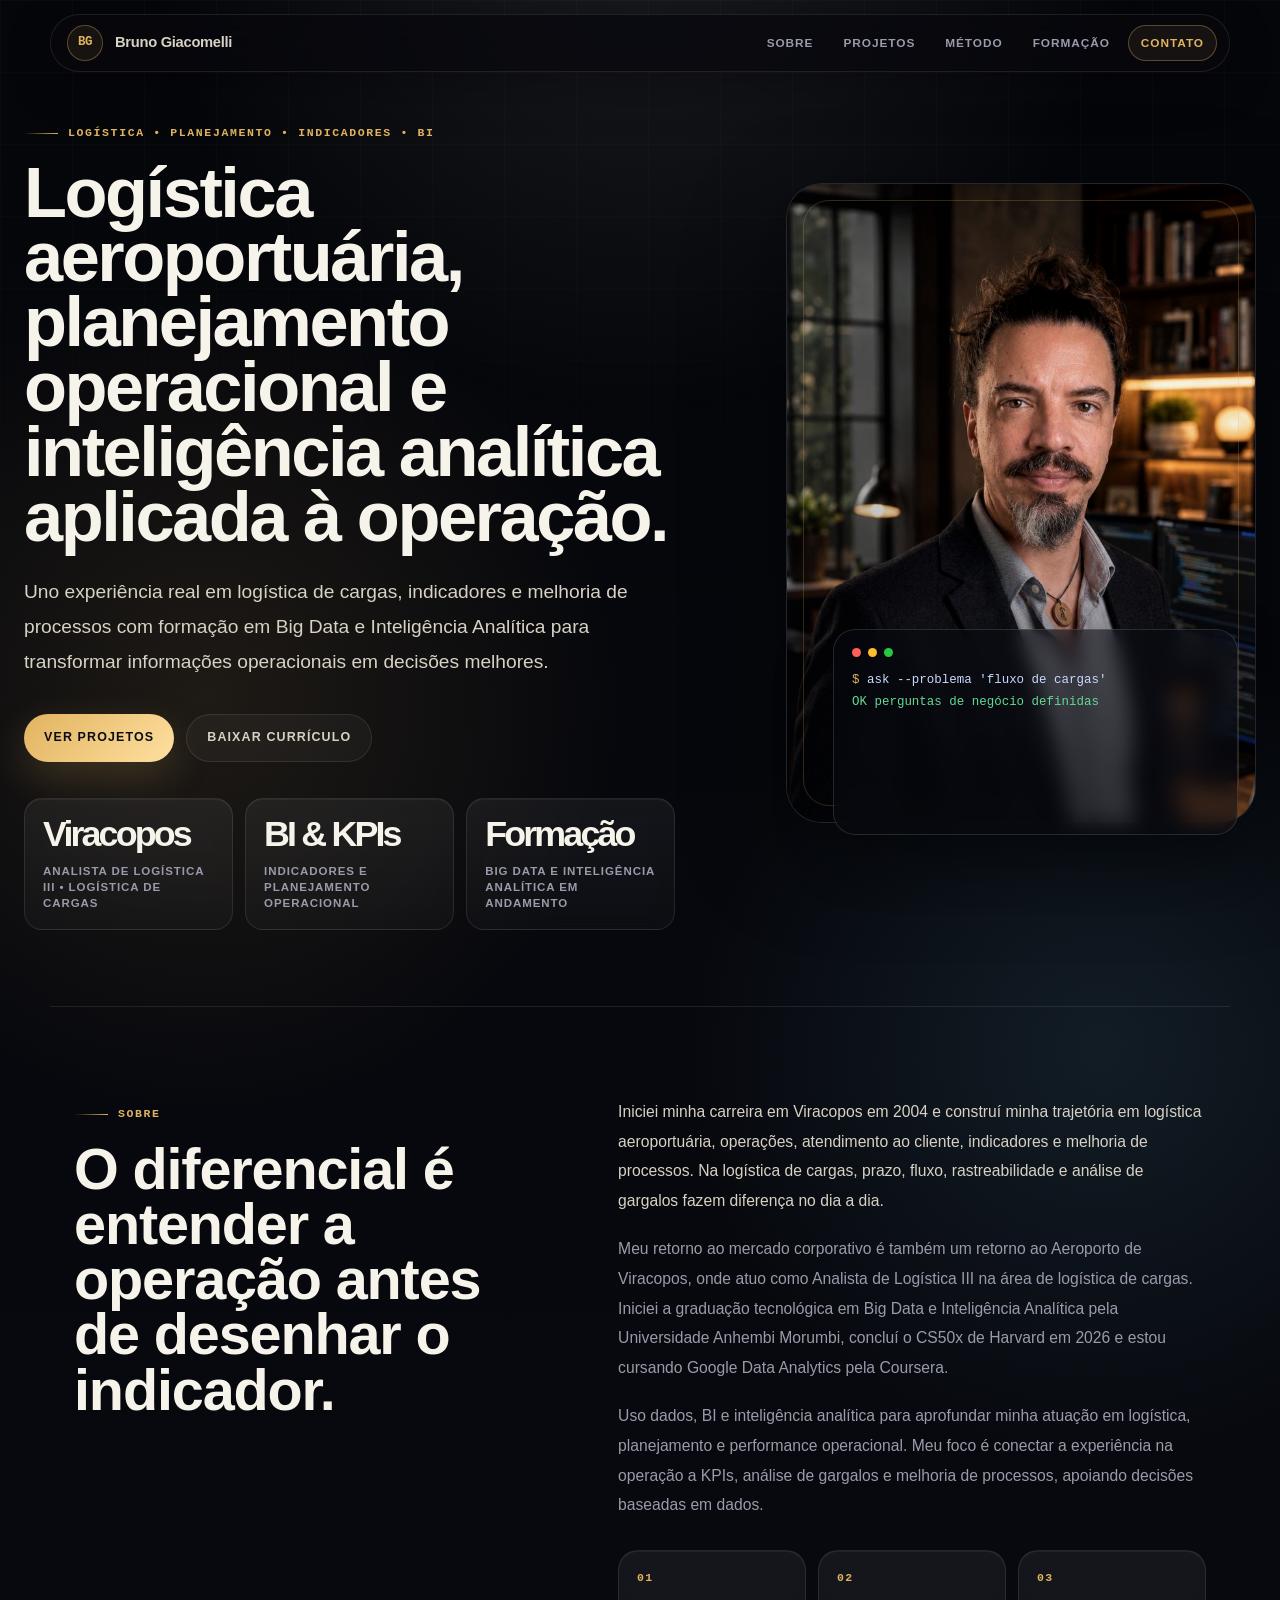
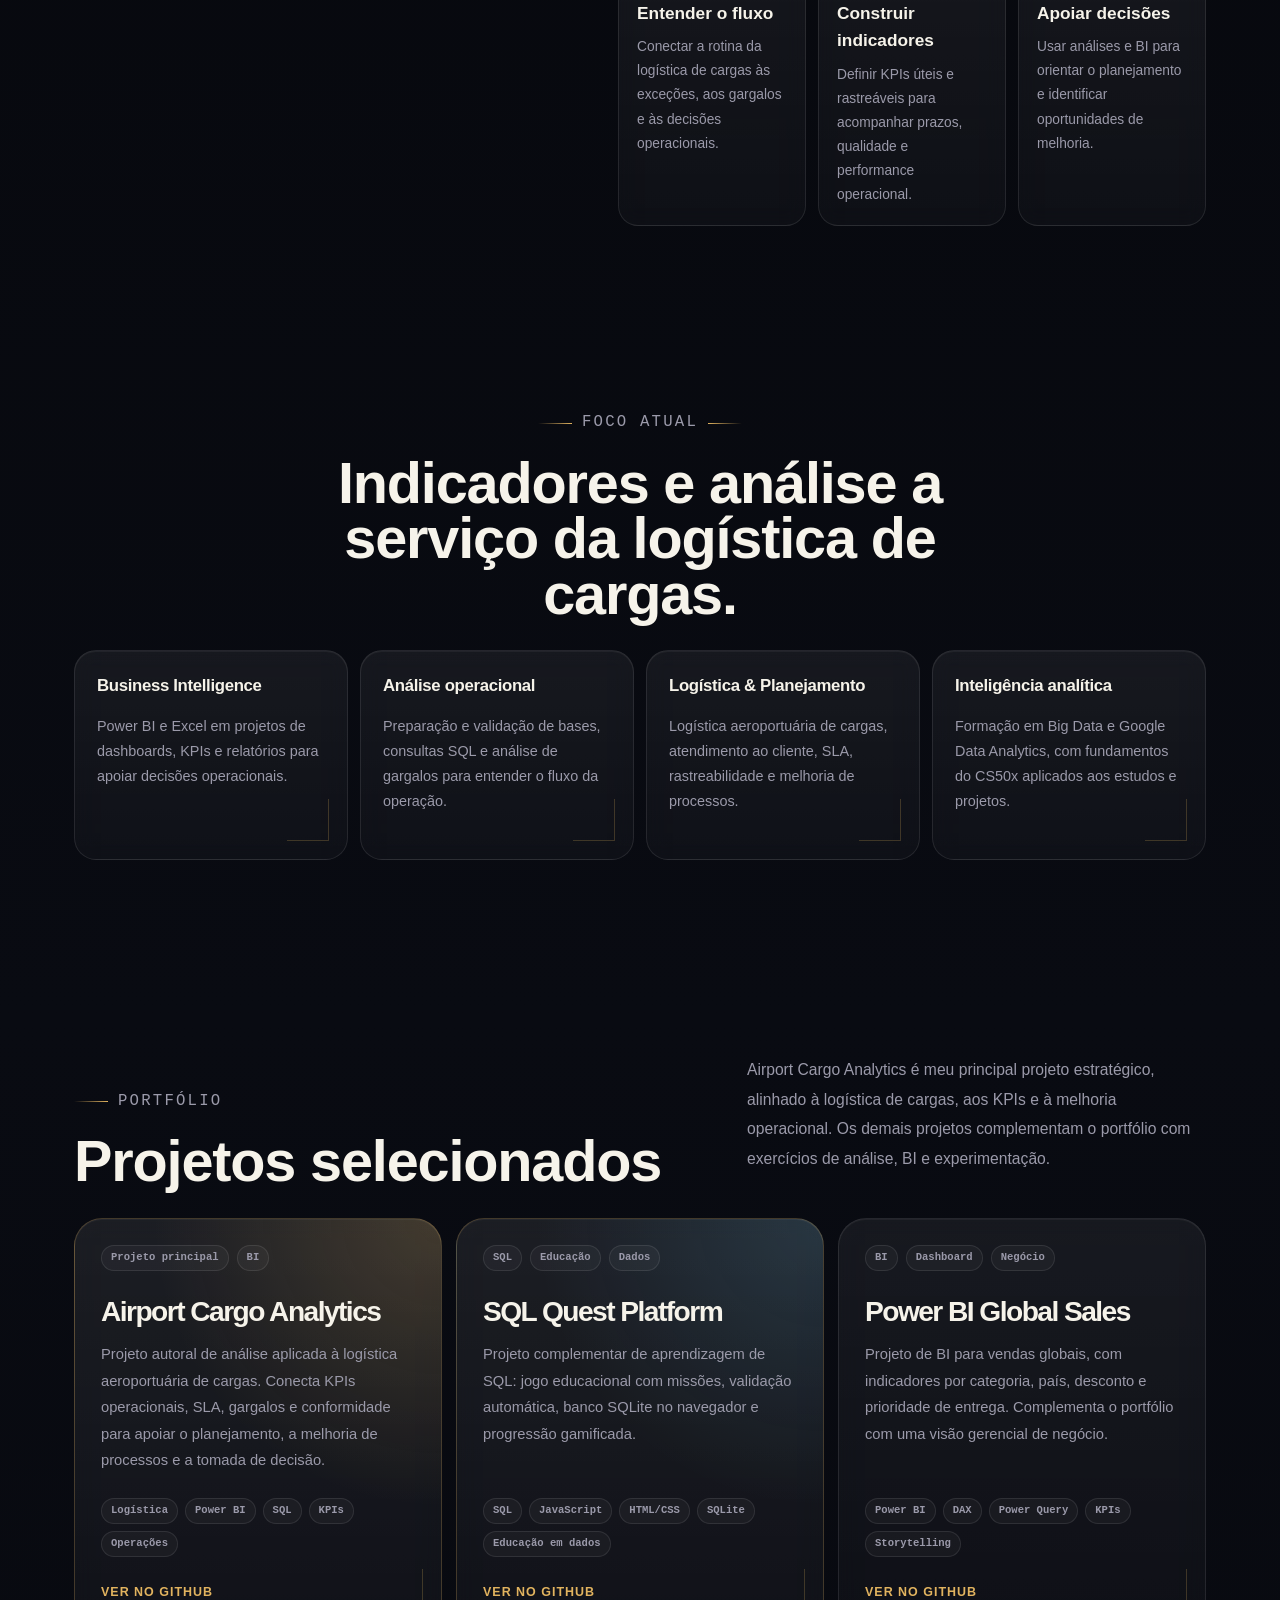
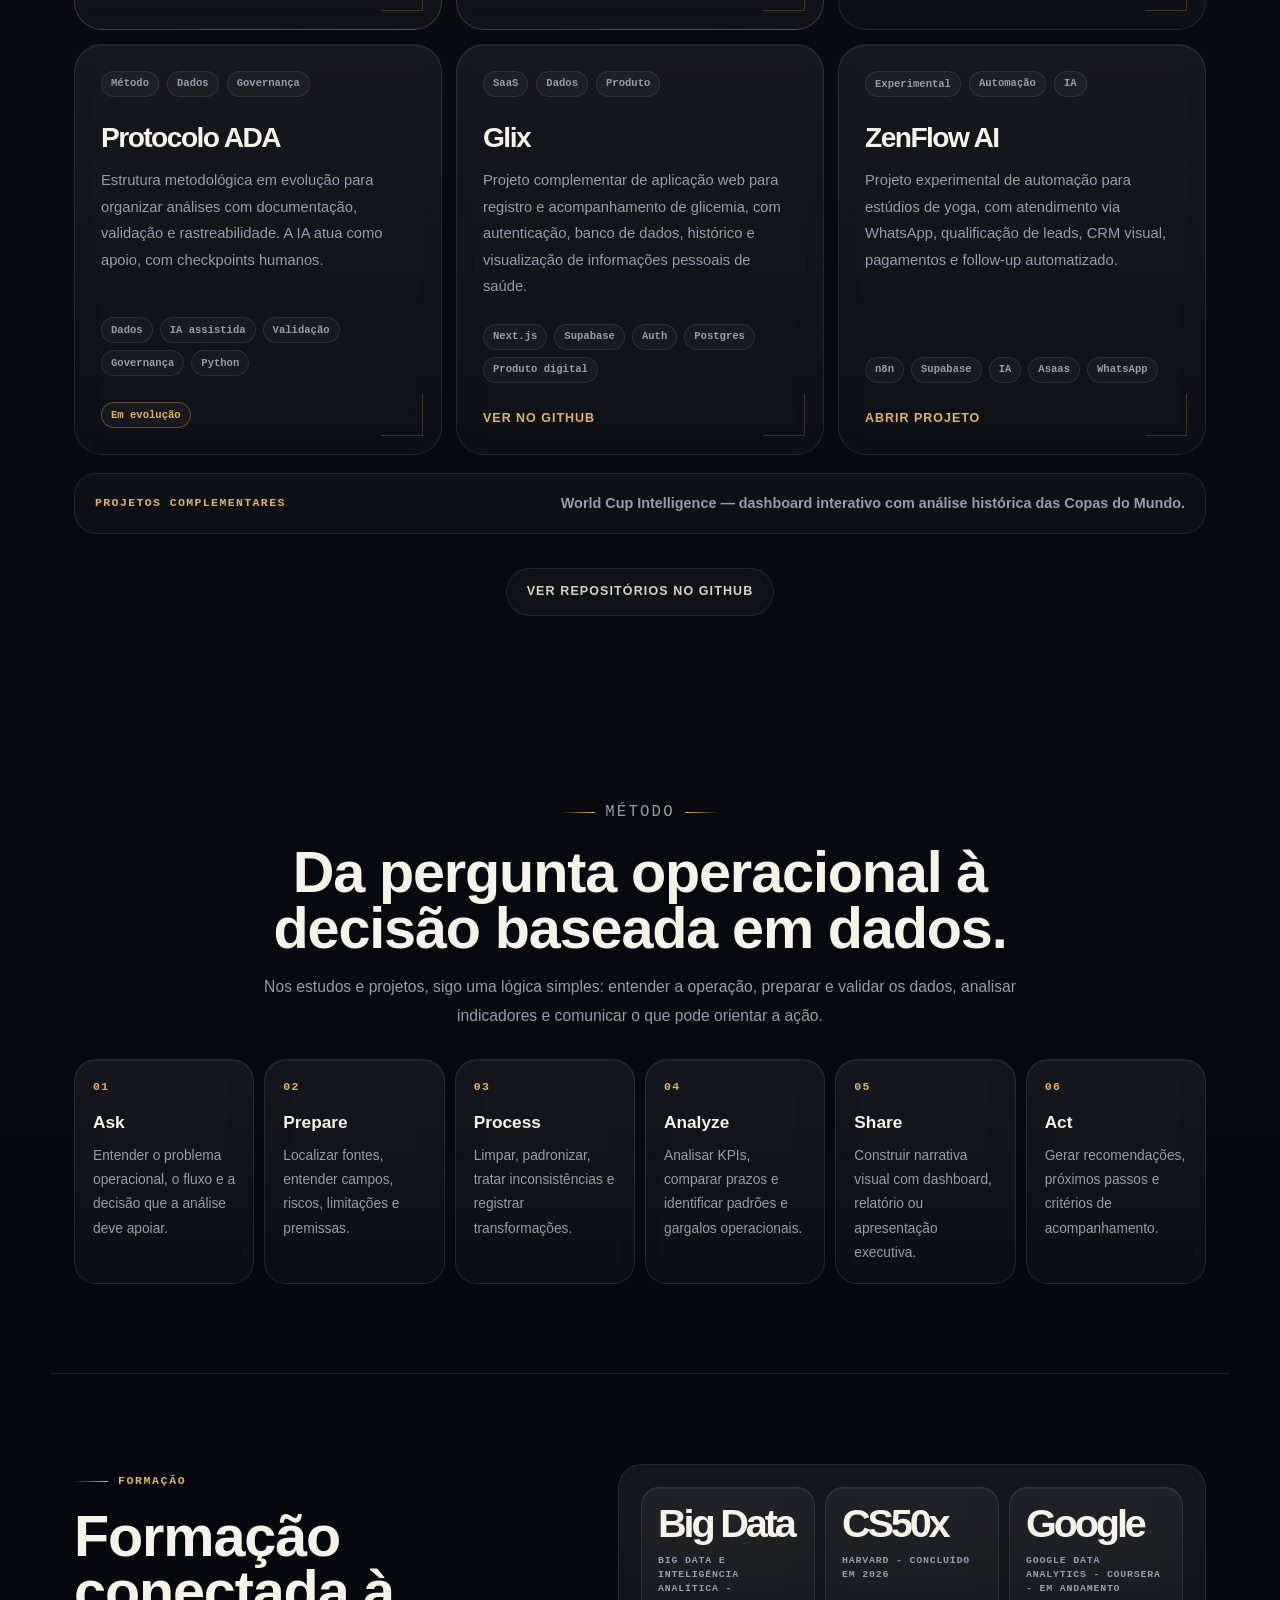
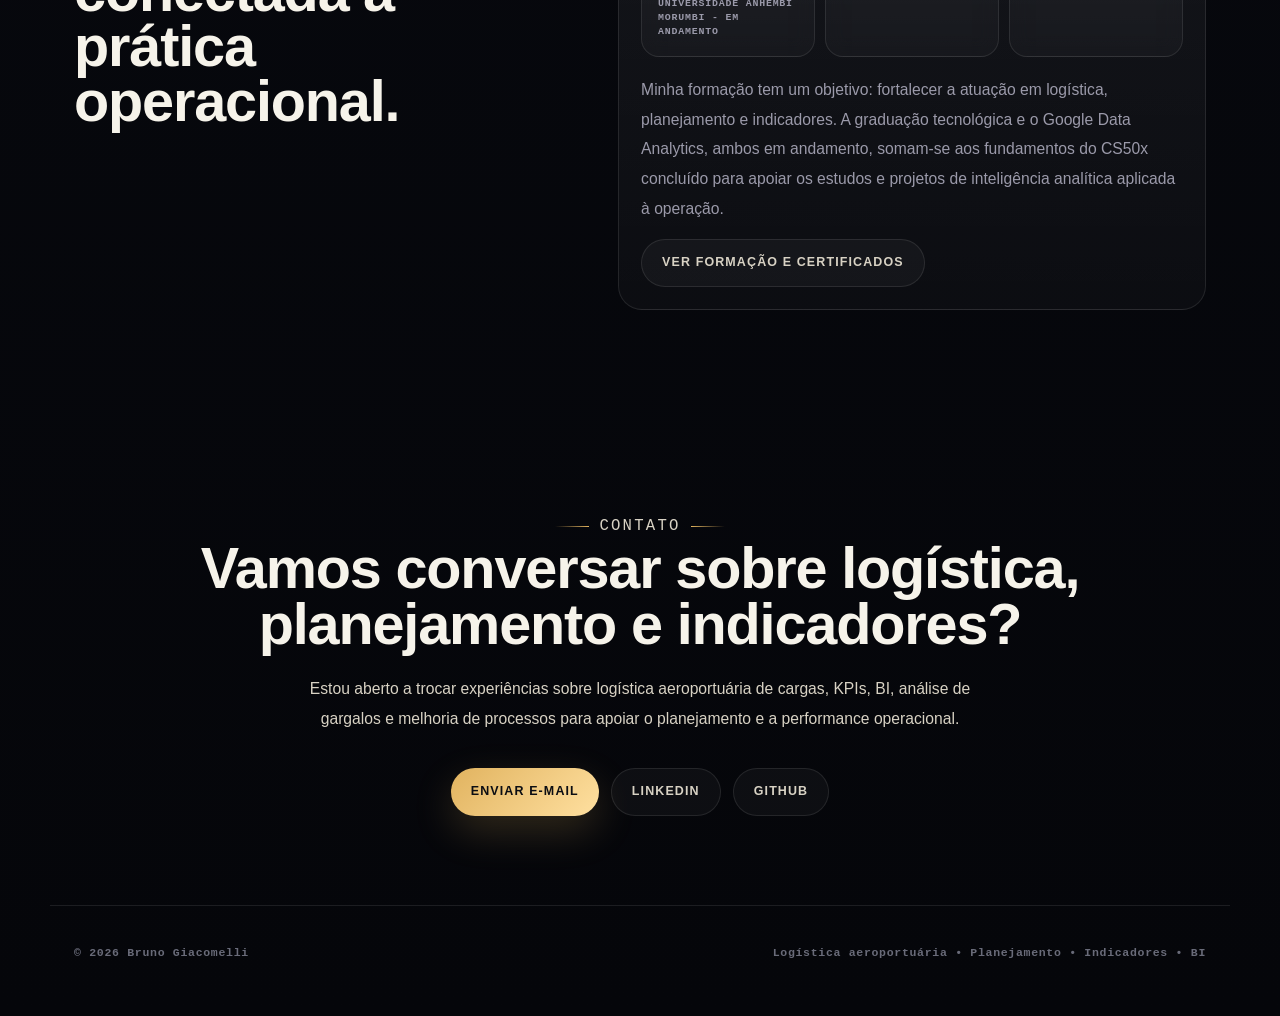
==== commit be22be9f: "Atualiza posicionamento profissional para logística e inteligência operacional" ====
--- a/index.html
+++ b/index.html
@@ -3,11 +3,11 @@
 <head>
   <meta charset="UTF-8" />
   <meta name="viewport" content="width=device-width, initial-scale=1.0" />
-  <title>Bruno Giacomelli | Dados, BI, Indicadores & Operações</title>
-  <meta name="description" content="Portfólio profissional de Bruno Giacomelli: dados, BI e indicadores para operações e Customer Service, com Power BI, SQL, Excel e experiência prática em logística aeroportuária." />
+  <title>Bruno Giacomelli | Logística Aeroportuária & Inteligência Analítica</title>
+  <meta name="description" content="Bruno Giacomelli: logística aeroportuária de cargas em Viracopos, planejamento operacional, indicadores e BI, com formação em Big Data e Inteligência Analítica." />
   <meta name="author" content="Bruno Giacomelli" />
-  <meta property="og:title" content="Bruno Giacomelli | Dados, BI, Indicadores & Operações" />
-  <meta property="og:description" content="Projetos de dados, dashboards e indicadores aplicados a operações, logística, atendimento e tomada de decisão." />
+  <meta property="og:title" content="Bruno Giacomelli | Logística Aeroportuária & Inteligência Analítica" />
+  <meta property="og:description" content="Experiência em logística de cargas, indicadores e melhoria de processos conectada à inteligência analítica aplicada à operação." />
   <meta property="og:type" content="website" />
   <link rel="icon" href="data:image/svg+xml,%3Csvg xmlns='http://www.w3.org/2000/svg' viewBox='0 0 64 64'%3E%3Crect width='64' height='64' rx='16' fill='%2305060a'/%3E%3Ctext x='50%25' y='56%25' text-anchor='middle' font-family='Arial' font-size='24' font-weight='700' fill='%23e1b35f'%3EBG%3C/text%3E%3C/svg%3E" />
   <link rel="stylesheet" href="style.css?v=20260827b" />
@@ -34,10 +34,10 @@
     <section id="home" class="hero section-shell">
       <div class="hero-grid">
         <div class="hero-copy reveal">
-          <p class="eyebrow">Dados • BI • Indicadores • Operações</p>
-          <h1>Dados, BI e Indicadores para Operações e Customer Service.</h1>
+          <p class="eyebrow">Logística • Planejamento • Indicadores • BI</p>
+          <h1>Logística aeroportuária, planejamento operacional e inteligência analítica aplicada à operação.</h1>
           <p class="hero-subtitle">
-            Experiência prática em operações, logística e atendimento, conectada a Power BI, SQL, Excel e indicadores para transformar processos em relatórios, dashboards e análises úteis à tomada de decisão.
+            Uno experiência real em logística de cargas, indicadores e melhoria de processos com formação em Big Data e Inteligência Analítica para transformar informações operacionais em decisões melhores.
           </p>
           <div class="hero-actions" aria-label="Ações principais">
             <a class="button button-primary" href="#projetos">Ver projetos</a>
@@ -46,16 +46,16 @@
 
           <div class="proof-strip" aria-label="Resumo de posicionamento profissional">
             <article>
-              <strong>Dados & BI</strong>
-              <span>Power BI, SQL, Excel e indicadores</span>
+              <strong>Viracopos</strong>
+              <span>Analista de Logística III • Logística de cargas</span>
             </article>
             <article>
-              <strong>Operações</strong>
-              <span>Processos, atendimento e melhoria contínua</span>
+              <strong>BI & KPIs</strong>
+              <span>Indicadores e planejamento operacional</span>
             </article>
             <article>
               <strong>Formação</strong>
-              <span>Big Data, CS50x e Google Data Analytics</span>
+              <span>Big Data e Inteligência Analítica em andamento</span>
             </article>
           </div>
         </div>
@@ -80,26 +80,29 @@
       </div>
       <div class="rich-copy">
         <p>
-          Minha trajetória foi construída em ambientes operacionais de alta criticidade, especialmente na logística aeroportuária de cargas e no atendimento a clientes estratégicos. Nesse contexto, prazo, fluxo, rastreabilidade, indicadores, sistemas e tomada de decisão fazem diferença todos os dias.
-        </p>
-        <p>
-          Em 2026, retornei à Aeroportos Brasil Viracopos como Analista de Processos Logísticos III e iniciei a formação superior em Big Data e Inteligência Analítica pela Universidade Anhembi Morumbi. Paralelamente, sigo desenvolvendo projetos em Dados, Business Intelligence, Power BI, SQL, Excel e indicadores, com foco em transformar processos operacionais e demandas de atendimento em relatórios, dashboards e análises úteis.
+          Iniciei minha carreira em Viracopos em 2004 e construí minha trajetória em logística aeroportuária, operações, atendimento ao cliente, indicadores e melhoria de processos. Na logística de cargas, prazo, fluxo, rastreabilidade e análise de gargalos fazem diferença no dia a dia.
+        </p>
+        <p>
+          Meu retorno ao mercado corporativo é também um retorno ao Aeroporto de Viracopos, onde atuo como Analista de Logística III na área de logística de cargas. Iniciei a graduação tecnológica em Big Data e Inteligência Analítica pela Universidade Anhembi Morumbi, concluí o CS50x de Harvard em 2026 e estou cursando Google Data Analytics pela Coursera.
+        </p>
+        <p>
+          Uso dados, BI e inteligência analítica para aprofundar minha atuação em logística, planejamento e performance operacional. Meu foco é conectar a experiência na operação a KPIs, análise de gargalos e melhoria de processos, apoiando decisões baseadas em dados.
         </p>
         <div class="value-grid" aria-label="Proposta de valor">
           <article>
             <span>01</span>
-            <strong>Traduzir processos</strong>
-            <p>Entender o fluxo real, as exceções e os pontos de decisão antes de modelar dados.</p>
+            <strong>Entender o fluxo</strong>
+            <p>Conectar a rotina da logística de cargas às exceções, aos gargalos e às decisões operacionais.</p>
           </article>
           <article>
             <span>02</span>
             <strong>Construir indicadores</strong>
-            <p>Definir KPIs úteis, rastreáveis e alinhados ao objetivo da área.</p>
+            <p>Definir KPIs úteis e rastreáveis para acompanhar prazos, qualidade e performance operacional.</p>
           </article>
           <article>
             <span>03</span>
-            <strong>Apoiar rotinas</strong>
-            <p>Usar automação e IA como complemento para reduzir tarefas repetitivas e documentar processos.</p>
+            <strong>Apoiar decisões</strong>
+            <p>Usar análises e BI para orientar o planejamento e identificar oportunidades de melhoria.</p>
           </article>
         </div>
       </div>
@@ -107,25 +110,25 @@
 
     <section class="section-shell reveal" aria-labelledby="stack-title">
       <div class="section-heading center-heading">
-        <p class="eyebrow centered">Stack</p>
-        <h2 id="stack-title">Ferramentas que sustentam dados, operação e atendimento.</h2>
+        <p class="eyebrow centered">Foco atual</p>
+        <h2 id="stack-title">Indicadores e análise a serviço da logística de cargas.</h2>
       </div>
       <div class="stack-grid">
         <article>
           <span>Business Intelligence</span>
-          <p>Power BI, Excel, indicadores, dashboards, relatórios gerenciais e storytelling.</p>
-        </article>
-        <article>
-          <span>Dados</span>
-          <p>SQL, MySQL, preparação de bases, validação, consultas e análise exploratória.</p>
-        </article>
-        <article>
-          <span>Operações & Customer Service</span>
-          <p>Processos, atendimento, SLA, gargalos, rastreabilidade e melhoria contínua.</p>
-        </article>
-        <article>
-          <span>Fundamentos técnicos</span>
-          <p>CS50x, Python básico, Git, GitHub Pages, documentação técnica e protótipos publicáveis.</p>
+          <p>Power BI e Excel em projetos de dashboards, KPIs e relatórios para apoiar decisões operacionais.</p>
+        </article>
+        <article>
+          <span>Análise operacional</span>
+          <p>Preparação e validação de bases, consultas SQL e análise de gargalos para entender o fluxo da operação.</p>
+        </article>
+        <article>
+          <span>Logística & Planejamento</span>
+          <p>Logística aeroportuária de cargas, atendimento ao cliente, SLA, rastreabilidade e melhoria de processos.</p>
+        </article>
+        <article>
+          <span>Inteligência analítica</span>
+          <p>Formação em Big Data e Google Data Analytics, com fundamentos do CS50x aplicados aos estudos e projetos.</p>
         </article>
       </div>
     </section>
@@ -137,15 +140,15 @@
           <h2>Projetos selecionados</h2>
         </div>
         <p>
-          Projetos que conectam experiência operacional, análise de dados, BI, SQL, Excel, indicadores e automação como apoio para resolver problemas reais de negócio.
+          Airport Cargo Analytics é meu principal projeto estratégico, alinhado à logística de cargas, aos KPIs e à melhoria operacional. Os demais projetos complementam o portfólio com exercícios de análise, BI e experimentação.
         </p>
       </div>
 
       <div class="projects-grid">
         <article class="project-card featured">
-          <div class="card-topline"><span>Logística</span><span>BI</span></div>
+          <div class="card-topline"><span>Projeto principal</span><span>BI</span></div>
           <h3>Airport Cargo Analytics</h3>
-          <p>Projeto autoral de análise de dados aplicada à logística aeroportuária de cargas, com foco em KPIs operacionais, SLA, gargalos, conformidade e melhoria da tomada de decisão.</p>
+          <p>Projeto autoral de análise aplicada à logística aeroportuária de cargas. Conecta KPIs operacionais, SLA, gargalos e conformidade para apoiar o planejamento, a melhoria de processos e a tomada de decisão.</p>
           <div class="project-meta">
             <span>Logística</span><span>Power BI</span><span>SQL</span><span>KPIs</span><span>Operações</span>
           </div>
@@ -155,7 +158,7 @@
         <article class="project-card featured-alt">
           <div class="card-topline"><span>SQL</span><span>Educação</span><span>Dados</span></div>
           <h3>SQL Quest Platform</h3>
-          <p>Jogo educacional interativo para aprendizagem de SQL, com missões, narrativa, validação automática, banco SQLite no navegador e progressão gamificada.</p>
+          <p>Projeto complementar de aprendizagem de SQL: jogo educacional com missões, validação automática, banco SQLite no navegador e progressão gamificada.</p>
           <div class="project-meta">
             <span>SQL</span><span>JavaScript</span><span>HTML/CSS</span><span>SQLite</span><span>Educação em dados</span>
           </div>
@@ -165,7 +168,7 @@
         <article class="project-card">
           <div class="card-topline"><span>BI</span><span>Dashboard</span><span>Negócio</span></div>
           <h3>Power BI Global Sales</h3>
-          <p>Dashboard analítico para vendas globais, com indicadores por categoria, país, desconto, prioridade de entrega e visão gerencial.</p>
+          <p>Projeto de BI para vendas globais, com indicadores por categoria, país, desconto e prioridade de entrega. Complementa o portfólio com uma visão gerencial de negócio.</p>
           <div class="project-meta">
             <span>Power BI</span><span>DAX</span><span>Power Query</span><span>KPIs</span><span>Storytelling</span>
           </div>
@@ -175,7 +178,7 @@
         <article class="project-card">
           <div class="card-topline"><span>Método</span><span>Dados</span><span>Governança</span></div>
           <h3>Protocolo ADA</h3>
-          <p>Estrutura metodológica para conduzir projetos de análise de dados com IA, checkpoints humanos, documentação, validação e rastreabilidade.</p>
+          <p>Estrutura metodológica em evolução para organizar análises com documentação, validação e rastreabilidade. A IA atua como apoio, com checkpoints humanos.</p>
           <div class="project-meta">
             <span>Dados</span><span>IA assistida</span><span>Validação</span><span>Governança</span><span>Python</span>
           </div>
@@ -185,7 +188,7 @@
         <article class="project-card">
           <div class="card-topline"><span>SaaS</span><span>Dados</span><span>Produto</span></div>
           <h3>Glix</h3>
-          <p>Aplicação web para registro e acompanhamento de glicemia, com autenticação, banco de dados, histórico e visualização de informações pessoais de saúde.</p>
+          <p>Projeto complementar de aplicação web para registro e acompanhamento de glicemia, com autenticação, banco de dados, histórico e visualização de informações pessoais de saúde.</p>
           <div class="project-meta">
             <span>Next.js</span><span>Supabase</span><span>Auth</span><span>Postgres</span><span>Produto digital</span>
           </div>
@@ -193,9 +196,9 @@
         </article>
 
         <article class="project-card">
-          <div class="card-topline"><span>Automação</span><span>IA</span><span>Negócios</span></div>
+          <div class="card-topline"><span>Experimental</span><span>Automação</span><span>IA</span></div>
           <h3>ZenFlow AI</h3>
-          <p>Agente inteligente para estúdios de yoga, com atendimento via WhatsApp, qualificação de leads, CRM visual, pagamentos e follow-up automatizado.</p>
+          <p>Projeto experimental de automação para estúdios de yoga, com atendimento via WhatsApp, qualificação de leads, CRM visual, pagamentos e follow-up automatizado.</p>
           <div class="project-meta">
             <span>n8n</span><span>Supabase</span><span>IA</span><span>Asaas</span><span>WhatsApp</span>
           </div>
@@ -216,15 +219,15 @@
     <section id="metodo" class="section-shell reveal">
       <div class="section-heading center-heading">
         <p class="eyebrow centered">Método</p>
-        <h2>Um processo claro para não transformar análise em caixa-preta.</h2>
-        <p>Meu padrão de trabalho segue uma lógica simples: entender, preparar, validar, analisar, comunicar e transformar o resultado em ação.</p>
-      </div>
-
-      <div class="method-timeline" aria-label="Método de trabalho em dados">
-        <article><span>01</span><strong>Ask</strong><p>Definir problema, público, decisão esperada e perguntas de negócio.</p></article>
+        <h2>Da pergunta operacional à decisão baseada em dados.</h2>
+        <p>Nos estudos e projetos, sigo uma lógica simples: entender a operação, preparar e validar os dados, analisar indicadores e comunicar o que pode orientar a ação.</p>
+      </div>
+
+      <div class="method-timeline" aria-label="Método de análise aplicada à operação">
+        <article><span>01</span><strong>Ask</strong><p>Entender o problema operacional, o fluxo e a decisão que a análise deve apoiar.</p></article>
         <article><span>02</span><strong>Prepare</strong><p>Localizar fontes, entender campos, riscos, limitações e premissas.</p></article>
         <article><span>03</span><strong>Process</strong><p>Limpar, padronizar, tratar inconsistências e registrar transformações.</p></article>
-        <article><span>04</span><strong>Analyze</strong><p>Criar métricas, comparar comportamentos, identificar padrões e gargalos.</p></article>
+        <article><span>04</span><strong>Analyze</strong><p>Analisar KPIs, comparar prazos e identificar padrões e gargalos operacionais.</p></article>
         <article><span>05</span><strong>Share</strong><p>Construir narrativa visual com dashboard, relatório ou apresentação executiva.</p></article>
         <article><span>06</span><strong>Act</strong><p>Gerar recomendações, próximos passos e critérios de acompanhamento.</p></article>
       </div>
@@ -233,16 +236,16 @@
     <section id="formacao" class="section-shell split-section reveal">
       <div class="section-kicker">
         <p class="eyebrow">Formação</p>
-        <h2>Aprendizado contínuo com curadoria profissional.</h2>
+        <h2>Formação conectada à prática operacional.</h2>
       </div>
       <div class="credential-panel">
-        <div class="credential-numbers" aria-label="Resumo de certificações">
-          <article><strong>Big Data</strong><span>Big Data e Inteligência Analítica - Universidade Anhembi Morumbi</span></article>
+        <div class="credential-numbers" aria-label="Resumo da formação">
+          <article><strong>Big Data</strong><span>Big Data e Inteligência Analítica - Universidade Anhembi Morumbi - em andamento</span></article>
           <article><strong>CS50x</strong><span>Harvard - concluído em 2026</span></article>
-          <article><strong>Google</strong><span>Data Analytics em andamento</span></article>
-        </div>
-        <p>
-          A formação combina graduação tecnológica em Big Data e Inteligência Analítica, fundamentos de ciência da computação, análise de dados, BI, SQL, Excel, indicadores e automação como apoio, sempre conectada a projetos práticos e problemas operacionais.
+          <article><strong>Google</strong><span>Google Data Analytics - Coursera - em andamento</span></article>
+        </div>
+        <p>
+          Minha formação tem um objetivo: fortalecer a atuação em logística, planejamento e indicadores. A graduação tecnológica e o Google Data Analytics, ambos em andamento, somam-se aos fundamentos do CS50x concluído para apoiar os estudos e projetos de inteligência analítica aplicada à operação.
         </p>
         <a class="button button-secondary" href="certificados.html">Ver formação e certificados</a>
       </div>
@@ -250,9 +253,9 @@
 
     <section id="contato" class="section-shell contact-cta reveal">
       <p class="eyebrow centered">Contato</p>
-      <h2>Quer conversar sobre dados, BI ou indicadores aplicados à operação?</h2>
+      <h2>Vamos conversar sobre logística, planejamento e indicadores?</h2>
       <p>
-        Estou aberto a conversas sobre análise de dados, dashboards, indicadores, melhoria de processos e inteligência operacional aplicada à logística e ao atendimento.
+        Estou aberto a trocar experiências sobre logística aeroportuária de cargas, KPIs, BI, análise de gargalos e melhoria de processos para apoiar o planejamento e a performance operacional.
       </p>
       <div class="contact-actions">
         <a class="button button-primary" href="mailto:bruno.giacomelli1979@gmail.com">Enviar e-mail</a>
@@ -264,7 +267,7 @@
 
   <footer class="site-footer">
     <p>© <span id="year">2026</span> Bruno Giacomelli</p>
-    <p>Dados • BI • Indicadores • Operações • Customer Service</p>
+    <p>Logística aeroportuária • Planejamento • Indicadores • BI</p>
   </footer>
 
   <script src="script.js"></script>
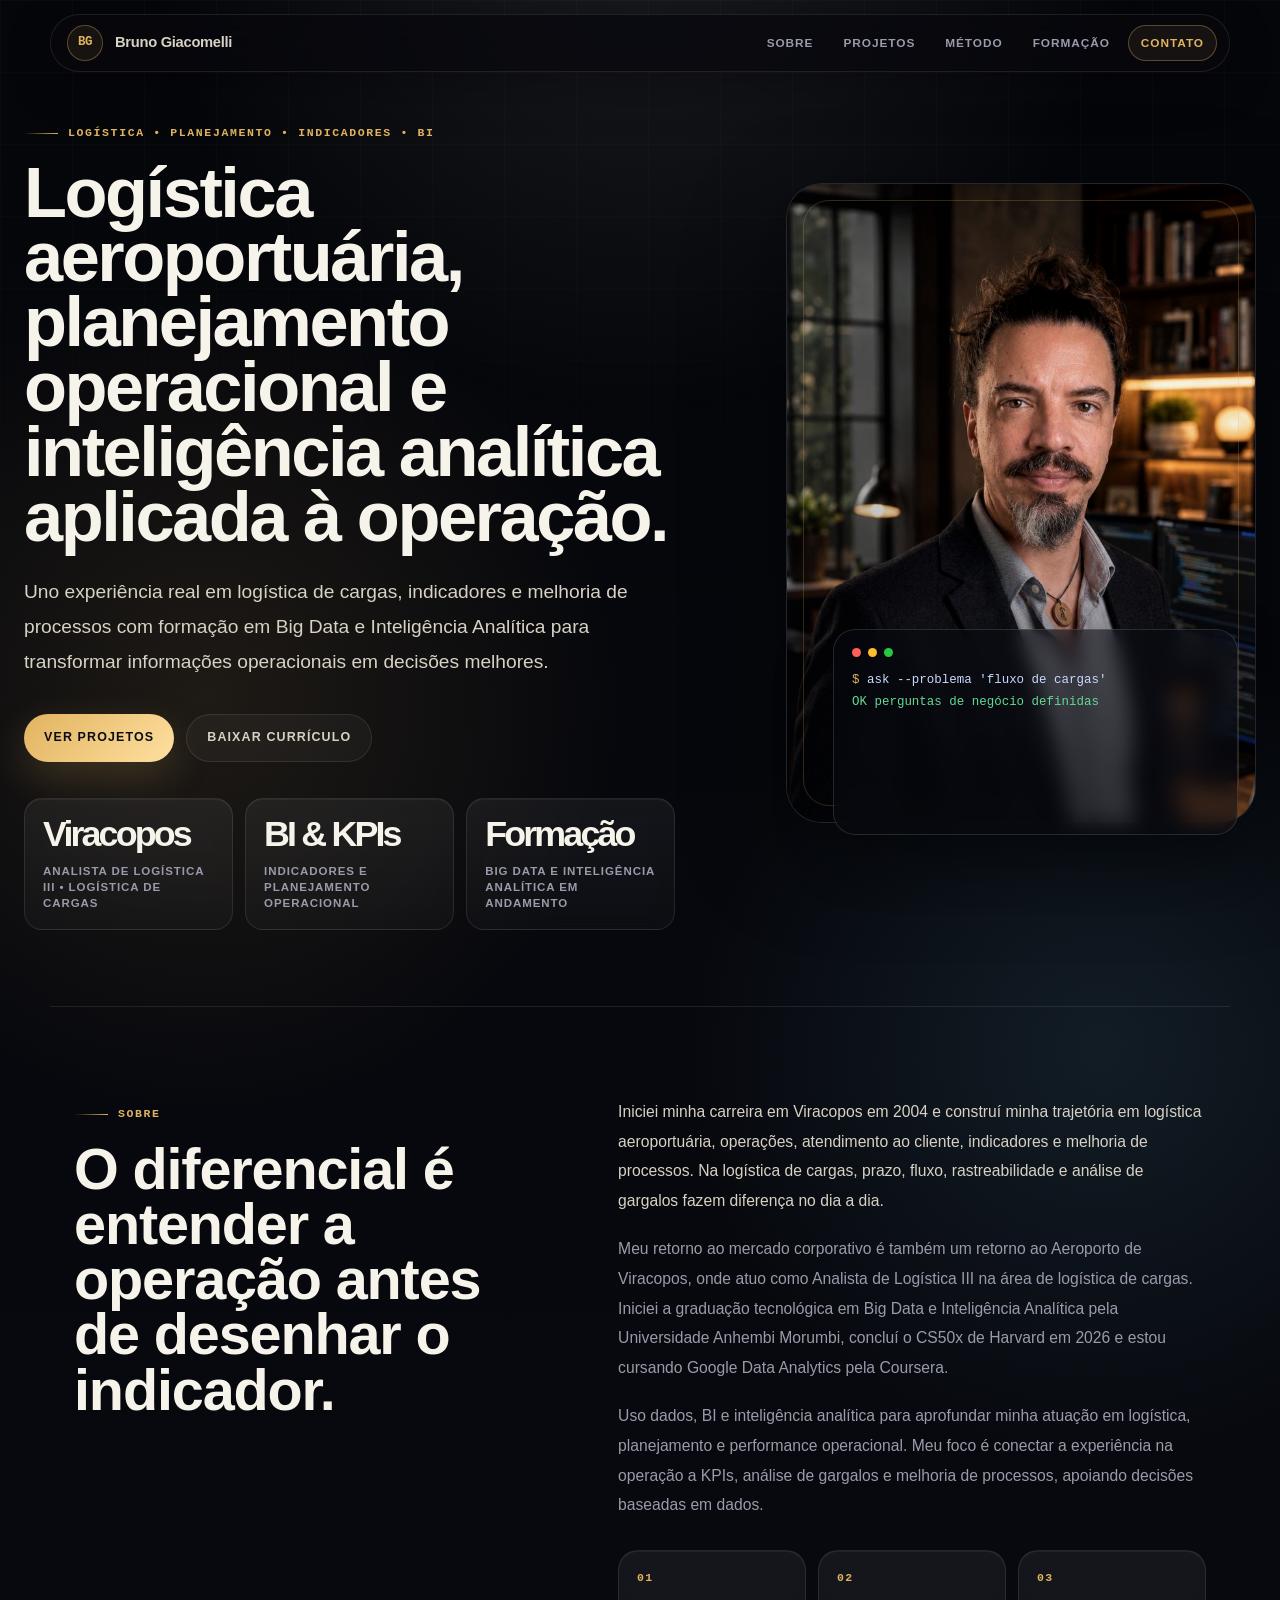
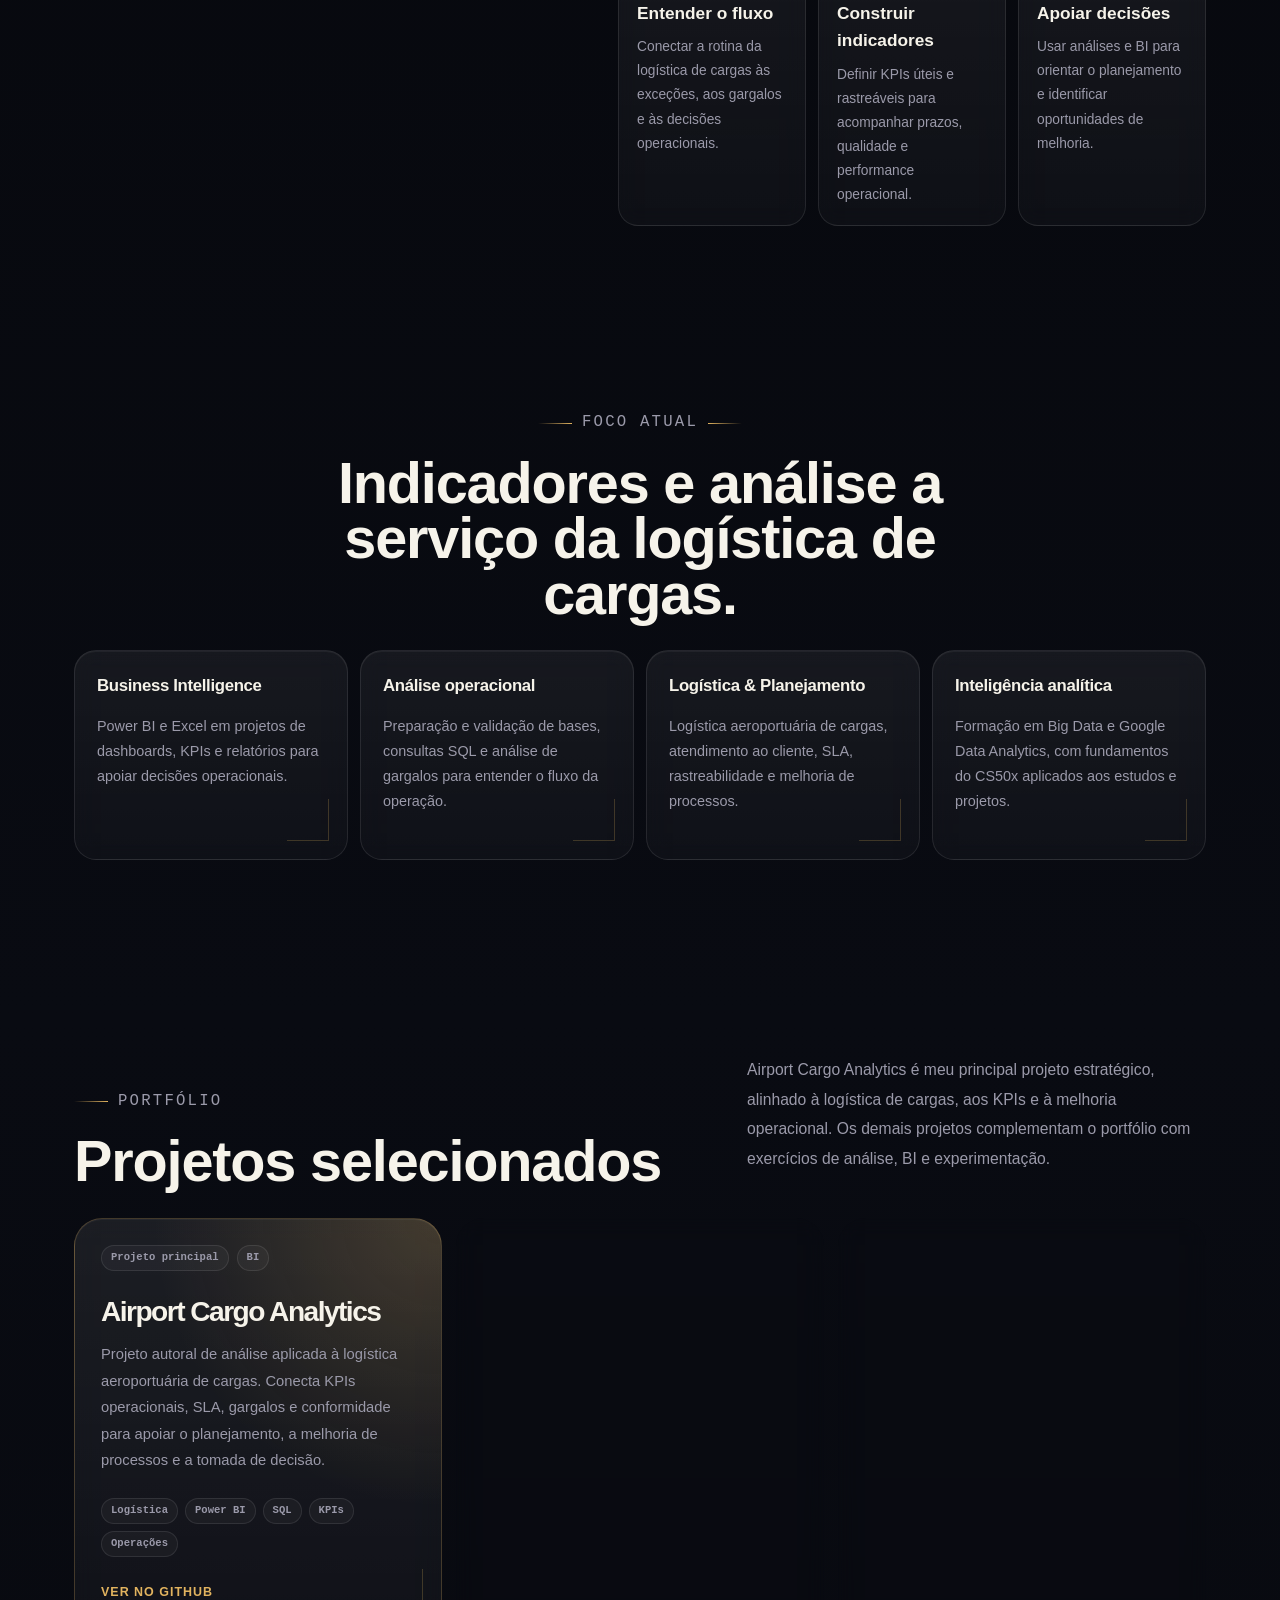
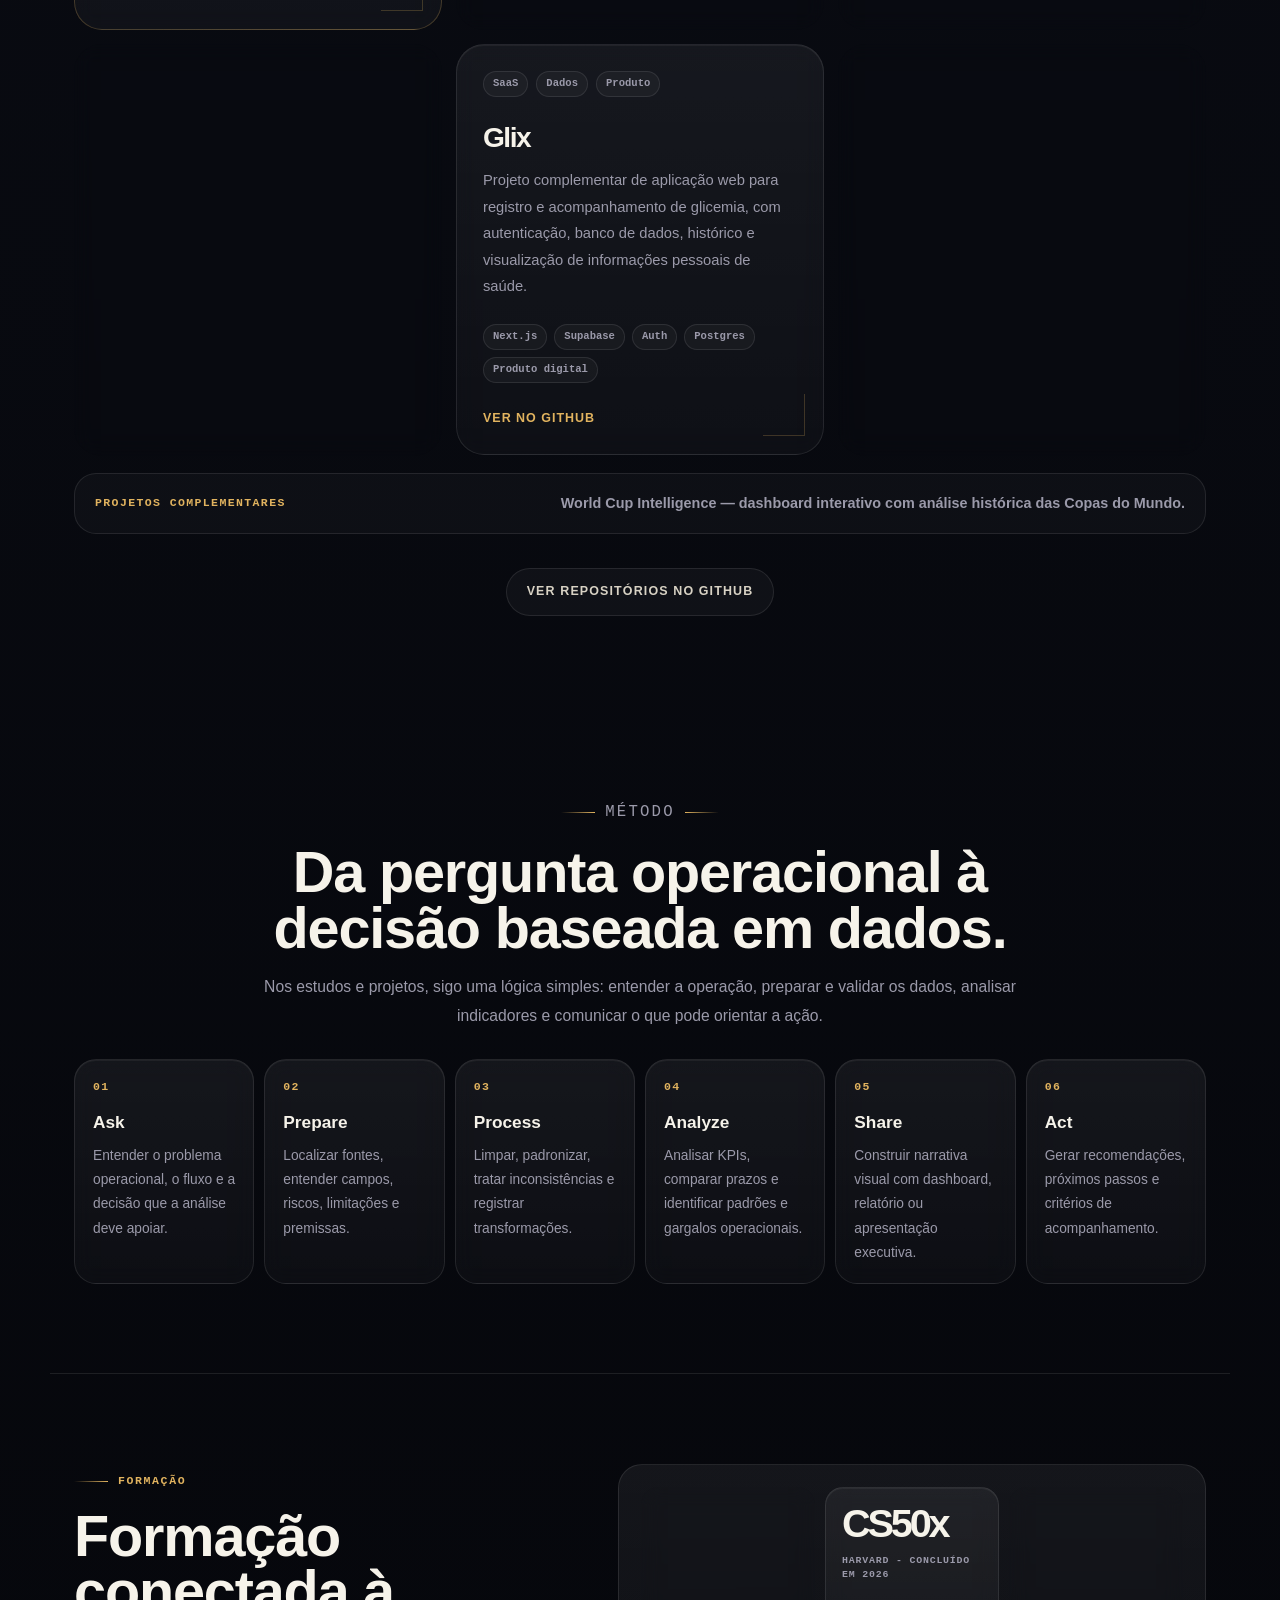
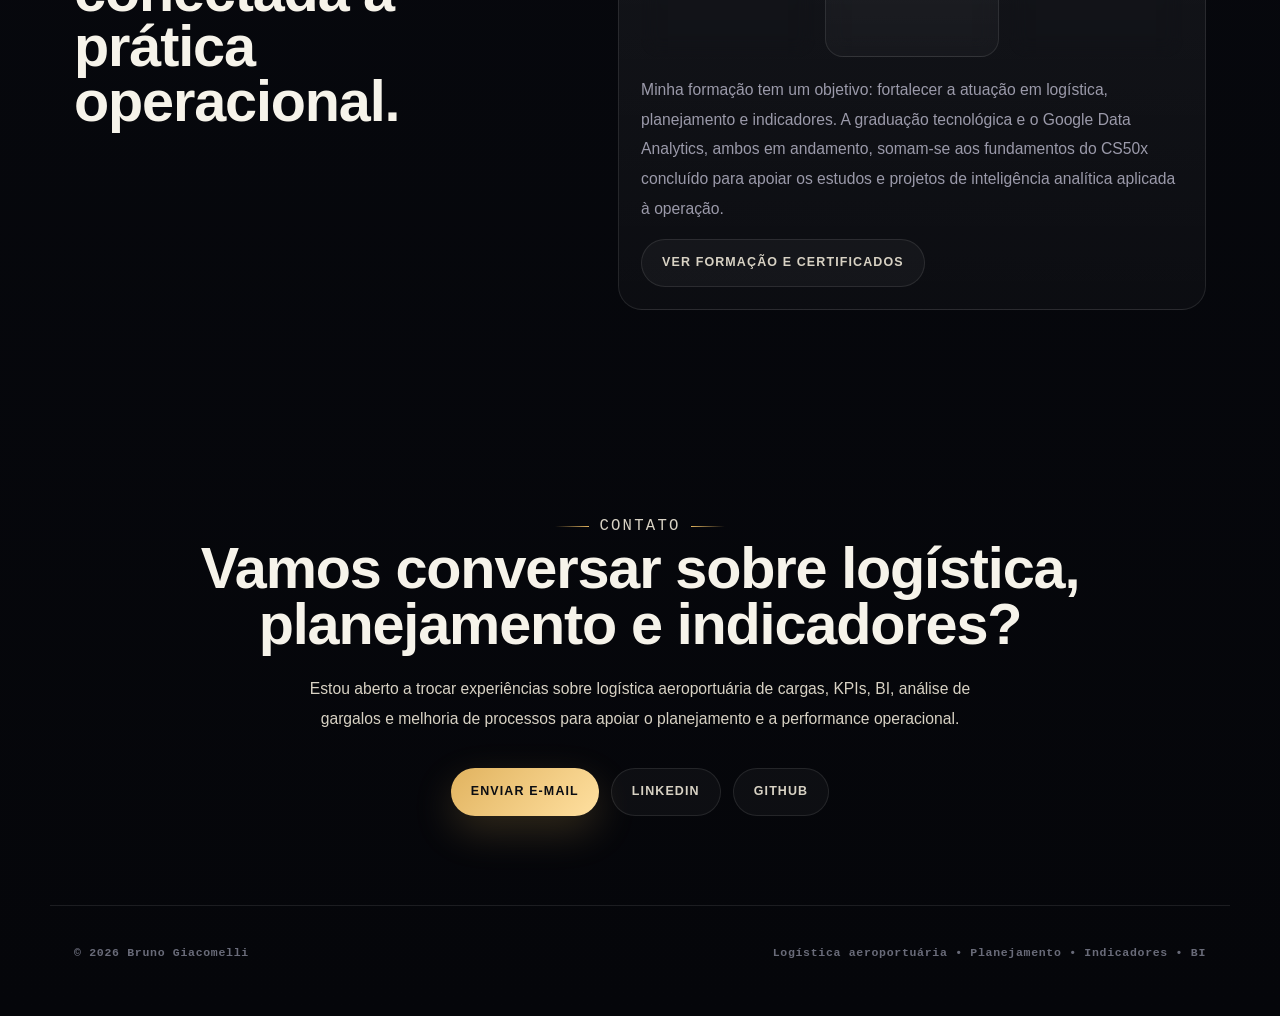
==== commit f7ddb56a: "Atualiza currículo no portfólio para logística e inteligência operacional" ====
--- a/index.html
+++ b/index.html
@@ -41,7 +41,7 @@
           </p>
           <div class="hero-actions" aria-label="Ações principais">
             <a class="button button-primary" href="#projetos">Ver projetos</a>
-            <a class="button button-secondary" href="https://brunogiacomelli1979-cyber.github.io/assets/Bruno_Giacomelli_CV_Dados_BI_Automacao_IA.pdf" target="_blank" rel="noreferrer">Baixar currículo</a>
+            <a class="button button-secondary" href="assets/Bruno_Giacomelli_CV_Logistica_Planejamento_Indicadores_BI.pdf" target="_blank" rel="noreferrer">Baixar currículo</a>
           </div>
 
           <div class="proof-strip" aria-label="Resumo de posicionamento profissional">
